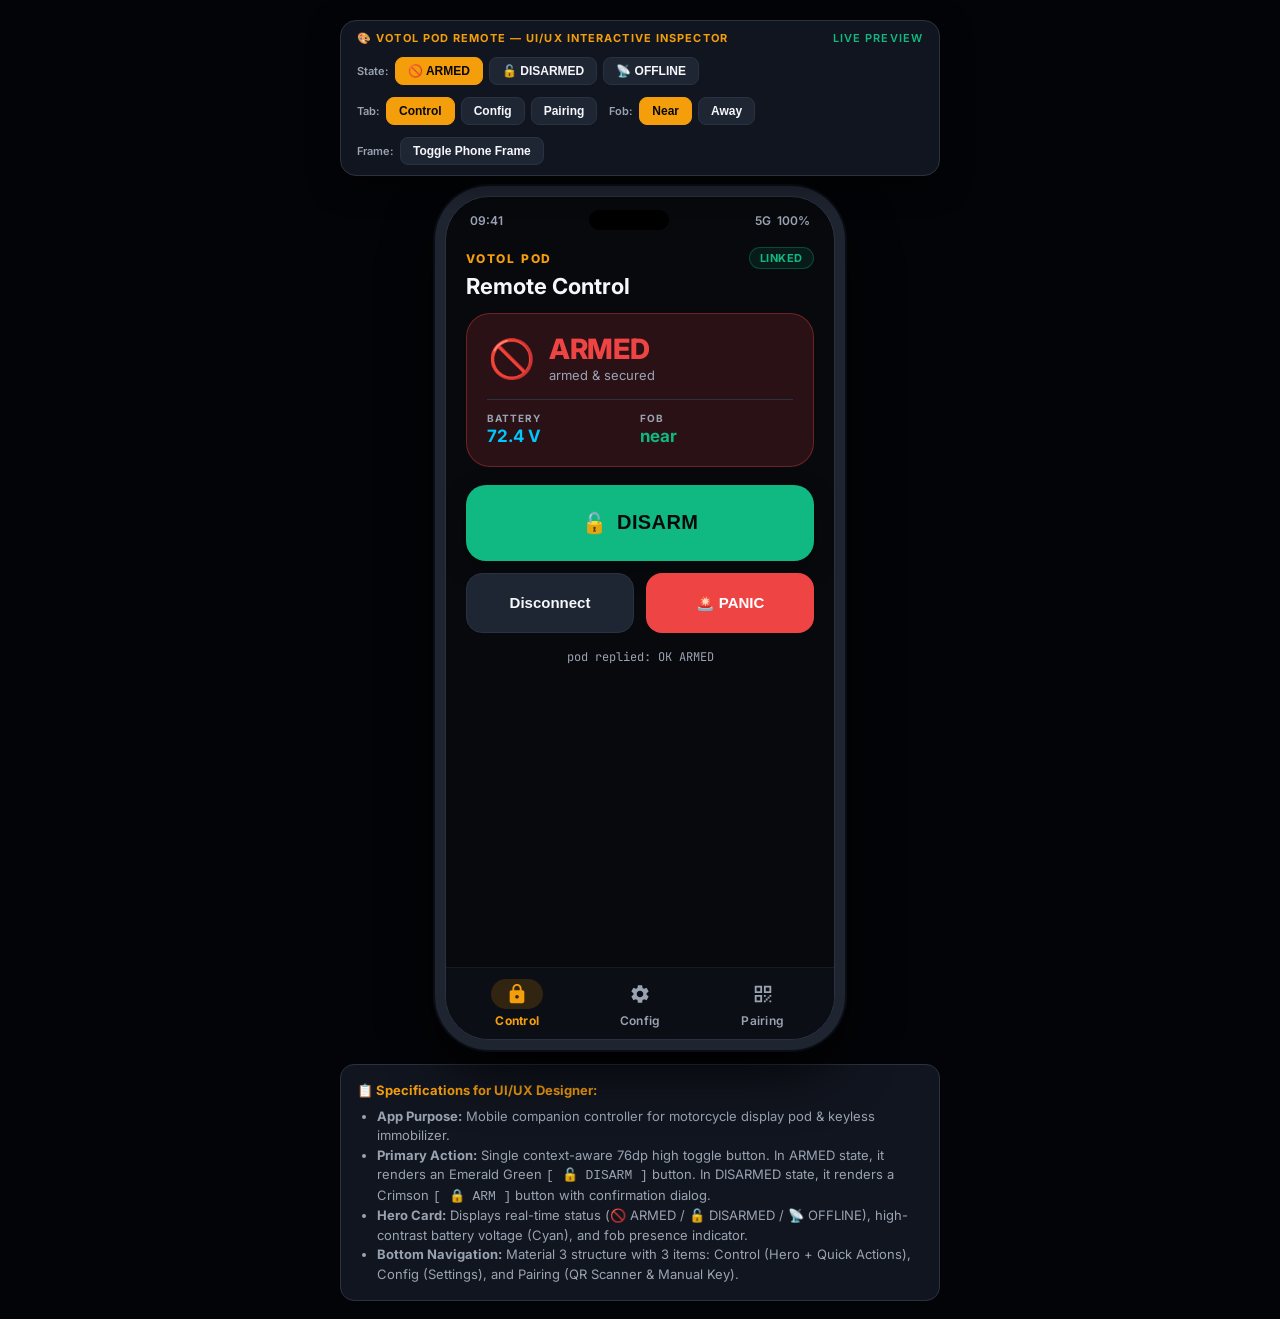
==== pod-remote-web/index.html @ cc3430d4 "feat(web): add browser preview, screenshot gallery, and handoff docs for UI/UX design" ====
<!DOCTYPE html>
<html lang="en">
<head>
  <meta charset="UTF-8">
  <meta name="viewport" content="width=device-width, initial-scale=1.0, maximum-scale=1.0, user-scalable=no">
  <title>VOTOL Pod Remote — UI/UX Preview</title>
  <link rel="preconnect" href="https://fonts.googleapis.com">
  <link rel="preconnect" href="https://fonts.gstatic.com" crossorigin>
  <link href="https://fonts.googleapis.com/css2?family=Inter:wght@400;500;600;700;800&family=JetBrains+Mono:wght@500;700&display=swap" rel="stylesheet">
  <style>
    :root {
      --bg-dark: #07090D;
      --card-bg-control: #161B27;
      --card-bg-config: #11151F;
      --card-border: #2A3242;
      --text-main: #F5F7FB;
      --text-muted: #9AA3B2;
      --text-hint: #5A6474;
      --accent-amber: #F59E0B;
      --accent-green: #10B981;
      --accent-red: #EF4444;
      --accent-cyan: #00C8FF;
      --btn-tonal: #1F2633;
      --nav-bg: #0B0E14;
      --nav-active-pill: rgba(245, 158, 11, 0.16);
    }

    * {
      box-sizing: border-box;
      margin: 0;
      padding: 0;
      -webkit-tap-highlight-color: transparent;
    }

    body {
      background: #030407;
      color: var(--text-main);
      font-family: 'Inter', -apple-system, BlinkMacSystemFont, "Segoe UI", Roboto, sans-serif;
      min-height: 100vh;
      display: flex;
      flex-direction: column;
      align-items: center;
      justify-content: flex-start;
      padding: 20px 10px;
    }

    /* Top interactive controls toolbar for testing & UI/UX design inspection */
    .preview-toolbar {
      background: #11151F;
      border: 1px solid #2A3242;
      border-radius: 16px;
      padding: 10px 16px;
      margin-bottom: 20px;
      display: flex;
      flex-wrap: wrap;
      align-items: center;
      gap: 12px;
      max-width: 600px;
      width: 100%;
      box-shadow: 0 8px 30px rgba(0,0,0,0.5);
      z-index: 100;
    }

    .preview-toolbar-title {
      font-size: 11px;
      font-weight: 700;
      text-transform: uppercase;
      letter-spacing: 0.1em;
      color: var(--accent-amber);
      width: 100%;
      display: flex;
      justify-content: space-between;
      align-items: center;
    }

    .toolbar-group {
      display: flex;
      align-items: center;
      gap: 6px;
    }

    .tool-label {
      font-size: 11px;
      color: var(--text-muted);
      font-weight: 600;
    }

    .tool-btn {
      background: #1F2633;
      border: 1px solid #2A3242;
      color: var(--text-main);
      padding: 6px 12px;
      border-radius: 8px;
      font-size: 12px;
      font-weight: 600;
      cursor: pointer;
      transition: all 0.15s ease;
    }

    .tool-btn:hover {
      background: #2D3748;
      border-color: #4A5568;
    }

    .tool-btn.active {
      background: var(--accent-amber);
      color: #07090D;
      border-color: var(--accent-amber);
    }

    /* Mobile Phone Shell / Frame */
    .phone-wrapper {
      width: 390px;
      height: 844px;
      background: var(--bg-dark);
      border-radius: 44px;
      box-shadow: 0 0 0 10px #1E2430, 0 0 0 12px #0A0D14, 0 25px 60px rgba(0,0,0,0.9);
      position: relative;
      display: flex;
      flex-direction: column;
      overflow: hidden;
      border: 1px solid #2A3242;
    }

    /* Pure Viewport Mode (no phone bezel) */
    .phone-wrapper.raw-viewport {
      box-shadow: 0 10px 40px rgba(0,0,0,0.7);
      border-radius: 0;
      border: 1px solid #2A3242;
    }

    /* Android Status Bar Mock */
    .status-bar {
      height: 38px;
      padding: 8px 24px 0 24px;
      display: flex;
      justify-content: space-between;
      align-items: center;
      font-size: 12px;
      font-weight: 600;
      color: var(--text-muted);
      z-index: 10;
      user-select: none;
    }

    .status-bar .notch {
      width: 80px;
      height: 20px;
      background: #000;
      border-radius: 20px;
      margin: 0 auto;
    }

    /* Header */
    .app-header {
      padding: 12px 20px 10px 20px;
      display: flex;
      flex-direction: column;
      gap: 4px;
    }

    .header-top {
      display: flex;
      justify-content: space-between;
      align-items: center;
    }

    .brand-title {
      color: var(--accent-amber);
      font-size: 12px;
      font-weight: 800;
      letter-spacing: 0.15em;
    }

    .link-badge {
      padding: 3px 10px;
      border-radius: 12px;
      font-size: 11px;
      font-weight: 700;
      letter-spacing: 0.05em;
      text-transform: uppercase;
      border: 1px solid #2A3242;
      background: #11151F;
    }

    .badge-linked {
      color: var(--accent-green);
      border-color: rgba(16, 185, 129, 0.3);
      background: rgba(16, 185, 129, 0.1);
    }

    .badge-offline {
      color: var(--text-muted);
      border-color: #2A3242;
      background: #161B27;
    }

    .badge-searching {
      color: var(--accent-amber);
      border-color: rgba(245, 158, 11, 0.3);
      background: rgba(245, 158, 11, 0.1);
    }

    .page-title {
      color: var(--text-main);
      font-size: 22px;
      font-weight: 700;
    }

    /* Scrollable Tab Content Container */
    .tab-content-container {
      flex: 1;
      overflow-y: auto;
      padding: 0 20px 16px 20px;
      scrollbar-width: none;
    }

    .tab-content-container::-webkit-scrollbar {
      display: none;
    }

    .view-tab {
      display: none;
      flex-direction: column;
      animation: fadeIn 0.18s ease-out;
    }

    .view-tab.active {
      display: flex;
    }

    @keyframes fadeIn {
      from { opacity: 0; transform: translateY(4px); }
      to { opacity: 1; transform: translateY(0); }
    }

    /* Hero Status Card */
    .status-card {
      border-radius: 24px;
      border: 1px solid var(--card-border);
      padding: 20px;
      margin-top: 4px;
      transition: all 0.25s ease;
    }

    .status-card.armed {
      background: #2A1115;
      border-color: rgba(239, 68, 68, 0.35);
    }

    .status-card.disarmed {
      background: #10241C;
      border-color: rgba(16, 185, 129, 0.35);
    }

    .status-card.offline {
      background: #161B27;
      border-color: var(--card-border);
    }

    .hero-top {
      display: flex;
      align-items: center;
      gap: 14px;
    }

    .hero-icon {
      font-size: 38px;
      line-height: 1;
      width: 48px;
      height: 48px;
      display: flex;
      align-items: center;
      justify-content: center;
    }

    .hero-info {
      display: flex;
      flex-direction: column;
    }

    .state-text {
      font-size: 28px;
      font-weight: 800;
      letter-spacing: -0.01em;
      line-height: 1.1;
    }

    .state-armed {
      color: var(--accent-red);
    }

    .state-disarmed {
      color: var(--accent-green);
    }

    .state-offline {
      color: var(--text-muted);
    }

    .sub-text {
      font-size: 13px;
      color: var(--text-muted);
      margin-top: 2px;
    }

    .hero-divider {
      height: 1px;
      background: #2A3242;
      margin: 16px 0 12px 0;
    }

    .hero-tele-row {
      display: flex;
      justify-content: space-between;
    }

    .tele-col {
      display: flex;
      flex-direction: column;
      flex: 1;
    }

    .tele-label {
      font-size: 10px;
      font-weight: 700;
      letter-spacing: 0.1em;
      color: var(--text-muted);
      text-transform: uppercase;
    }

    .tele-val {
      font-size: 17px;
      font-weight: 700;
      margin-top: 2px;
    }

    .val-volt {
      color: var(--accent-cyan);
    }

    .val-fob-near {
      color: var(--accent-green);
    }

    .val-fob-away {
      color: var(--accent-red);
    }

    .val-fob-none {
      color: var(--text-muted);
    }

    /* Single Primary Security Toggle Button */
    .toggle-security-btn {
      width: 100%;
      height: 76px;
      border-radius: 20px;
      font-size: 20px;
      font-weight: 800;
      cursor: pointer;
      margin-top: 18px;
      display: flex;
      align-items: center;
      justify-content: center;
      gap: 10px;
      border: none;
      box-shadow: 0 8px 24px rgba(0,0,0,0.3);
      transition: all 0.15s ease;
      letter-spacing: 0.02em;
    }

    .toggle-security-btn:active {
      transform: scale(0.98);
    }

    .btn-disarm-action {
      background: var(--accent-green);
      color: #07090D;
    }

    .btn-arm-action {
      background: #2A1115;
      color: var(--accent-red);
      border: 2px solid var(--accent-red);
    }

    .btn-offline-action {
      background: #1F2633;
      color: var(--text-muted);
      border: 1px solid #2A3242;
      cursor: not-allowed;
    }

    /* Quick Actions Row */
    .quick-actions-row {
      display: flex;
      gap: 12px;
      margin-top: 12px;
    }

    .quick-btn {
      flex: 1;
      height: 60px;
      border-radius: 16px;
      font-size: 15px;
      font-weight: 700;
      cursor: pointer;
      display: flex;
      align-items: center;
      justify-content: center;
      gap: 6px;
      transition: all 0.15s ease;
      border: 1px solid transparent;
    }

    .quick-btn:active {
      transform: scale(0.97);
    }

    .btn-connect {
      background: var(--btn-tonal);
      color: var(--text-main);
      border-color: #2A3242;
    }

    .btn-panic {
      background: var(--accent-red);
      color: #FFFFFF;
    }

    .reply-log {
      margin-top: 16px;
      font-family: 'JetBrains Mono', monospace;
      font-size: 12px;
      color: var(--text-muted);
      text-align: center;
      min-height: 18px;
    }

    /* Config Tab Cards */
    .config-card {
      background: var(--card-bg-config);
      border: 1px solid var(--card-border);
      border-radius: 18px;
      padding: 16px;
      margin-bottom: 14px;
    }

    .card-title {
      font-size: 11px;
      font-weight: 700;
      color: var(--accent-amber);
      letter-spacing: 0.1em;
      text-transform: uppercase;
    }

    .card-status {
      font-size: 14px;
      color: var(--text-main);
      margin-top: 4px;
    }

    .input-row {
      display: flex;
      gap: 8px;
      margin-top: 10px;
    }

    .text-input {
      flex: 1;
      background: #0B0E14;
      border: 1px solid #2A3242;
      border-radius: 12px;
      padding: 10px 14px;
      color: var(--text-main);
      font-size: 14px;
      outline: none;
    }

    .text-input:focus {
      border-color: var(--accent-amber);
    }

    .btn-small {
      background: var(--btn-tonal);
      border: 1px solid #2A3242;
      color: var(--text-main);
      padding: 10px 18px;
      border-radius: 12px;
      font-weight: 600;
      font-size: 14px;
      cursor: pointer;
    }

    .btn-small:hover {
      background: #2D3748;
    }

    .btn-outline-red {
      width: 100%;
      background: transparent;
      border: 1px solid var(--accent-red);
      color: var(--accent-red);
      padding: 12px;
      border-radius: 12px;
      font-weight: 700;
      font-size: 14px;
      cursor: pointer;
      margin-top: 10px;
    }

    .btn-outline-red:hover {
      background: rgba(239, 68, 68, 0.1);
    }

    .btn-group-row {
      display: flex;
      gap: 10px;
      margin-top: 10px;
    }

    .btn-group-row .btn-small {
      flex: 1;
    }

    /* Pairing Tab */
    .scan-qr-btn {
      width: 100%;
      height: 64px;
      background: var(--accent-amber);
      color: #07090D;
      border: none;
      border-radius: 16px;
      font-size: 16px;
      font-weight: 800;
      display: flex;
      align-items: center;
      justify-content: center;
      gap: 8px;
      cursor: pointer;
      margin-top: 16px;
      box-shadow: 0 4px 16px rgba(245, 158, 11, 0.25);
    }

    .divider-text {
      text-align: center;
      position: relative;
      margin: 18px 0 14px 0;
    }

    .divider-text::before {
      content: "";
      position: absolute;
      left: 0;
      top: 50%;
      width: 100%;
      height: 1px;
      background: #2A3242;
      z-index: 1;
    }

    .divider-text span {
      background: var(--card-bg-config);
      padding: 0 12px;
      position: relative;
      z-index: 2;
      font-size: 11px;
      font-weight: 700;
      letter-spacing: 0.1em;
      color: var(--text-muted);
    }

    /* Material 3 Bottom Navigation Bar */
    .bottom-nav {
      height: 72px;
      background: var(--nav-bg);
      border-top: 1px solid #161B27;
      display: flex;
      justify-content: space-around;
      align-items: center;
      padding: 0 10px;
      z-index: 20;
      user-select: none;
    }

    .nav-item {
      flex: 1;
      display: flex;
      flex-direction: column;
      align-items: center;
      justify-content: center;
      gap: 4px;
      cursor: pointer;
      padding: 6px 0;
      color: var(--text-muted);
      transition: color 0.15s ease;
    }

    .nav-icon-container {
      width: 52px;
      height: 30px;
      border-radius: 16px;
      display: flex;
      align-items: center;
      justify-content: center;
      transition: all 0.2s ease;
    }

    .nav-icon {
      width: 22px;
      height: 22px;
      fill: currentColor;
    }

    .nav-label {
      font-size: 12px;
      font-weight: 600;
      letter-spacing: 0.02em;
    }

    .nav-item.active {
      color: var(--text-main);
    }

    .nav-item.active .nav-icon-container {
      background: var(--nav-active-pill);
      color: var(--accent-amber);
    }

    .nav-item.active .nav-label {
      color: var(--accent-amber);
      font-weight: 700;
    }

    /* ARM Confirmation Modal Mock */
    .modal-overlay {
      position: absolute;
      top: 0;
      left: 0;
      right: 0;
      bottom: 0;
      background: rgba(0, 0, 0, 0.75);
      backdrop-filter: blur(4px);
      display: none;
      align-items: center;
      justify-content: center;
      padding: 24px;
      z-index: 100;
    }

    .modal-overlay.show {
      display: flex;
      animation: modalFade 0.15s ease-out;
    }

    @keyframes modalFade {
      from { opacity: 0; transform: scale(0.95); }
      to { opacity: 1; transform: scale(1); }
    }

    .modal-card {
      background: #161B27;
      border: 1px solid #2A3242;
      border-radius: 24px;
      padding: 24px;
      width: 100%;
      box-shadow: 0 20px 40px rgba(0,0,0,0.8);
    }

    .modal-title {
      font-size: 19px;
      font-weight: 700;
      color: var(--text-main);
    }

    .modal-desc {
      font-size: 14px;
      color: var(--text-muted);
      margin-top: 8px;
      line-height: 1.4;
    }

    .modal-actions {
      display: flex;
      justify-content: flex-end;
      gap: 12px;
      margin-top: 24px;
    }

    .btn-modal-cancel {
      background: transparent;
      border: none;
      color: var(--text-muted);
      font-weight: 600;
      font-size: 15px;
      padding: 10px 16px;
      cursor: pointer;
    }

    .btn-modal-confirm {
      background: var(--accent-red);
      border: none;
      color: #FFFFFF;
      font-weight: 700;
      font-size: 15px;
      padding: 10px 20px;
      border-radius: 12px;
      cursor: pointer;
    }

    /* Screen Footer Notes for Designers */
    .designer-notes {
      margin-top: 24px;
      max-width: 600px;
      width: 100%;
      background: #11151F;
      border: 1px solid #2A3242;
      border-radius: 14px;
      padding: 16px;
      font-size: 13px;
      color: var(--text-muted);
      line-height: 1.5;
    }

    .designer-notes h4 {
      color: var(--accent-amber);
      margin-bottom: 6px;
      font-size: 13px;
    }

    .designer-notes ul {
      margin-left: 20px;
    }
  </style>
</head>
<body>

  <!-- Floating State Switcher Toolbar -->
  <div class="preview-toolbar" id="previewToolbar">
    <div class="preview-toolbar-title">
      <span>🎨 VOTOL POD REMOTE — UI/UX INTERACTIVE INSPECTOR</span>
      <span style="color:#10B981; font-weight:600;">LIVE PREVIEW</span>
    </div>

    <div class="toolbar-group">
      <span class="tool-label">State:</span>
      <button class="tool-btn active" id="btnStateArmed" onclick="setState('ARMED')">🚫 ARMED</button>
      <button class="tool-btn" id="btnStateDisarmed" onclick="setState('DISARMED')">🔓 DISARMED</button>
      <button class="tool-btn" id="btnStateOffline" onclick="setState('OFFLINE')">📡 OFFLINE</button>
    </div>

    <div class="toolbar-group">
      <span class="tool-label">Tab:</span>
      <button class="tool-btn active" id="btnTabControl" onclick="switchTab('control')">Control</button>
      <button class="tool-btn" id="btnTabConfig" onclick="switchTab('config')">Config</button>
      <button class="tool-btn" id="btnTabPairing" onclick="switchTab('pairing')">Pairing</button>
    </div>

    <div class="toolbar-group">
      <span class="tool-label">Fob:</span>
      <button class="tool-btn active" id="btnFobNear" onclick="setFob(true)">Near</button>
      <button class="tool-btn" id="btnFobAway" onclick="setFob(false)">Away</button>
    </div>

    <div class="toolbar-group">
      <span class="tool-label">Frame:</span>
      <button class="tool-btn" onclick="toggleFrame()">Toggle Phone Frame</button>
    </div>
  </div>

  <!-- Mobile Phone Mockup -->
  <div class="phone-wrapper" id="phoneWrapper">

    <!-- Android Status Bar -->
    <div class="status-bar">
      <span>09:41</span>
      <div class="notch"></div>
      <div style="display:flex; gap:6px; align-items:center;">
        <span>5G</span>
        <span>100%</span>
      </div>
    </div>

    <!-- Header -->
    <div class="app-header">
      <div class="header-top">
        <span class="brand-title">VOTOL POD</span>
        <span class="link-badge badge-linked" id="linkBadge">LINKED</span>
      </div>
      <h1 class="page-title" id="pageTitle">Remote Control</h1>
    </div>

    <!-- Scrollable Content -->
    <div class="tab-content-container">

      <!-- ================= TAB 1: CONTROL ================= -->
      <div class="view-tab active" id="viewControl">

        <!-- Status Hero Card -->
        <div class="status-card armed" id="statusCard">
          <div class="hero-top">
            <div class="hero-icon" id="heroIcon">🚫</div>
            <div class="hero-info">
              <span class="state-text state-armed" id="stateText">ARMED</span>
              <span class="sub-text" id="subText">armed &amp; secured</span>
            </div>
          </div>

          <div class="hero-divider"></div>

          <div class="hero-tele-row">
            <div class="tele-col">
              <span class="tele-label">BATTERY</span>
              <span class="tele-val val-volt" id="voltText">72.4 V</span>
            </div>
            <div class="tele-col">
              <span class="tele-label">FOB</span>
              <span class="tele-val val-fob-near" id="fobText">near</span>
            </div>
          </div>
        </div>

        <!-- Single Primary Security Toggle Button -->
        <button class="toggle-security-btn btn-disarm-action" id="securityToggleBtn" onclick="handleSecurityToggle()">
          <span>🔓</span> DISARM
        </button>

        <!-- Quick Actions Row: Connect + Panic -->
        <div class="quick-actions-row">
          <button class="quick-btn btn-connect" id="connectBtn" onclick="toggleConnect()">
            Disconnect
          </button>
          <button class="quick-btn btn-panic" id="panicBtn" onclick="triggerPanic()">
            🚨 PANIC
          </button>
        </div>

        <!-- Monospace Reply Log -->
        <div class="reply-log" id="replyText">pod replied: OK ARMED</div>

      </div>

      <!-- ================= TAB 2: CONFIG ================= -->
      <div class="view-tab" id="viewConfig">

        <!-- Fetch Config -->
        <button class="btn-small" style="width:100%; margin-bottom:14px; padding:12px;" onclick="logReply('config loaded from pod')">
          ⟳ Read Config from Pod
        </button>

        <!-- Security PIN Card -->
        <div class="config-card">
          <div class="card-title">SECURITY PIN</div>
          <div class="card-status" id="cfgPinStatus">Current PIN: 1234</div>
          <div class="input-row">
            <input type="password" class="text-input" placeholder="New PIN (4-12 digits)" id="newPinInput">
            <button class="btn-small" onclick="savePin()">Set</button>
          </div>
        </div>

        <!-- Wheel Circumference Card -->
        <div class="config-card">
          <div class="card-title">SPEED CALIBRATION</div>
          <div class="card-status" id="cfgWheelStatus">Wheel circumference: 2.05 m</div>
          <div class="input-row">
            <input type="text" class="text-input" placeholder="e.g. 2.05 (metres)" id="wheelInput" value="2.05">
            <button class="btn-small" onclick="saveWheel()">Save</button>
          </div>
        </div>

        <!-- Physical Fobs Card -->
        <div class="config-card">
          <div class="card-title">PHYSICAL FOBS (iTAG)</div>
          <div class="card-status" id="cfgFobStatus">Registered iTag fobs: 1</div>
          <button class="btn-outline-red" onclick="clearFobs()">Clear all registered fobs</button>
        </div>

        <!-- VOTOL Bridge BT Link Card -->
        <div class="config-card">
          <div class="card-title">VOTOL BRIDGE BT LINK</div>
          <div class="card-status" id="cfgBtStatus">Bridge BT dial: OFF (CAN Bus mode)</div>
          <div class="btn-group-row">
            <button class="btn-small" onclick="setBt(false)">Turn OFF (CAN)</button>
            <button class="btn-small" onclick="setBt(true)">Turn ON (BT)</button>
          </div>
        </div>

      </div>

      <!-- ================= TAB 3: PAIRING ================= -->
      <div class="view-tab" id="viewPairing">

        <div class="config-card" style="padding: 20px;">
          <div class="card-title">PAIR WITH DISPLAY POD</div>
          <div class="card-status" style="color:var(--text-muted); font-size:13px; margin-top:6px;">
            Wake the screen, open SYS → SET, and tap Scan QR below.
          </div>

          <button class="scan-qr-btn" onclick="simulateScan()">
            <span>📷</span> Scan QR Code
          </button>

          <div class="divider-text">
            <span>OR ENTER KEY MANUALLY</span>
          </div>

          <input type="text" class="text-input" style="width:100%; font-family:'JetBrains Mono', monospace; font-size:13px;" placeholder="32-hex key or PIN" value="a1b2c3d4e5f60718293a4b5c6d7e8f90" id="keyInput">

          <div class="btn-group-row" style="margin-top:12px;">
            <button class="btn-small" style="flex:1;" onclick="logReply('pairing key saved')">Save Key</button>
            <button class="btn-small" style="color:var(--accent-red); border-color:var(--accent-red);" onclick="logReply('key removed')">Forget</button>
          </div>
        </div>

      </div>

    </div>

    <!-- Bottom Navigation Bar -->
    <nav class="bottom-nav">
      <div class="nav-item active" id="navItemControl" onclick="switchTab('control')">
        <div class="nav-icon-container">
          <svg class="nav-icon" viewBox="0 0 24 24">
            <path d="M18,8h-1V6c0,-2.76 -2.24,-5 -5,-5S7,3.24 7,6v2H6c-1.1,0 -2,0.9 -2,2v10c0,1.1 0.9,2 2,2h12c1.1,0 2,-0.9 2,-2V10C20,8.9 19.1,8 18,8z M9,6c0,-1.66 1.34,-3 3,-3s3,1.34 3,3v2H9V6z M12,17c-1.1,0 -2,-0.9 -2,-2s0.9,-2 2,-2s2,0.9 2,2S13.1,17 12,17z"/>
          </svg>
        </div>
        <span class="nav-label">Control</span>
      </div>

      <div class="nav-item" id="navItemConfig" onclick="switchTab('config')">
        <div class="nav-icon-container">
          <svg class="nav-icon" viewBox="0 0 24 24">
            <path d="M19.14,12.94c0.04,-0.3 0.06,-0.61 0.06,-0.94c0,-0.32 -0.02,-0.64 -0.07,-0.94l2.03,-1.58c0.18,-0.14 0.23,-0.41 0.12,-0.61l-1.92,-3.32c-0.12,-0.22 -0.37,-0.29 -0.59,-0.22l-2.39,0.96c-0.5,-0.38 -1.03,-0.7 -1.62,-0.94L14.4,2.81c-0.04,-0.24 -0.24,-0.41 -0.48,-0.41h-3.84c-0.24,0 -0.43,0.17 -0.47,0.41L9.25,5.35C8.66,5.59 8.12,5.92 7.63,6.29L5.24,5.33c-0.22,-0.08 -0.47,0 -0.59,0.22L2.74,8.87c-0.12,0.21 -0.08,0.47 0.12,0.61l2.03,1.58C4.84,11.36 4.8,11.69 4.8,12s0.02,0.64 0.07,0.94l-2.03,1.58c-0.18,0.14 -0.23,0.41 -0.12,0.61l1.92,3.32c0.12,0.22 0.37,0.29 0.59,0.22l2.39,-0.96c0.5,0.38 1.03,0.7 1.62,0.94l0.36,2.54c0.05,0.24 0.24,0.41 0.48,0.41h3.84c0.24,0 0.44,-0.17 0.47,-0.41l0.36,-2.54c0.59,-0.24 1.13,-0.56 1.62,-0.94l2.39,0.96c0.22,0.08 0.47,0 0.59,-0.22l1.92,-3.32c0.12,-0.22 0.07,-0.47 -0.12,-0.61L19.14,12.94z M12,15.6c-1.98,0 -3.6,-1.62 -3.6,-3.6s1.62,-3.6 3.6,-3.6s3.6,1.62 3.6,3.6S13.98,15.6 12,15.6z"/>
          </svg>
        </div>
        <span class="nav-label">Config</span>
      </div>

      <div class="nav-item" id="navItemPairing" onclick="switchTab('pairing')">
        <div class="nav-icon-container">
          <svg class="nav-icon" viewBox="0 0 24 24">
            <path d="M3,3h8v8H3V3z M5,5v4h4V5H5z M3,13h8v8H3V13z M5,15v4h4v-4H5z M13,3h8v8h-8V3z M15,5v4h4V5H15z M13,13h2v2h-2V13z M19,13h2v2h-2V13z M17,15h2v2h-2V15z M15,17h2v2h-2V17z M13,19h2v2h-2V19z M19,19h2v2h-2V19z"/>
          </svg>
        </div>
        <span class="nav-label">Pairing</span>
      </div>
    </nav>

    <!-- ARM Confirmation Dialog -->
    <div class="modal-overlay" id="armModal">
      <div class="modal-card">
        <h3 class="modal-title">ARM the alarm?</h3>
        <p class="modal-desc">Pod screen will enter armed standby mode.</p>
        <div class="modal-actions">
          <button class="btn-modal-cancel" onclick="closeArmModal()">Cancel</button>
          <button class="btn-modal-confirm" onclick="confirmArm()">ARM</button>
        </div>
      </div>
    </div>

  </div>

  <!-- Information notes for UI/UX Designer Agent -->
  <div class="designer-notes">
    <h4>📋 Specifications for UI/UX Designer:</h4>
    <ul>
      <li><strong>App Purpose:</strong> Mobile companion controller for motorcycle display pod &amp; keyless immobilizer.</li>
      <li><strong>Primary Action:</strong> Single context-aware 76dp high toggle button. In ARMED state, it renders an Emerald Green <code>[ 🔓 DISARM ]</code> button. In DISARMED state, it renders a Crimson <code>[ 🔒 ARM ]</code> button with confirmation dialog.</li>
      <li><strong>Hero Card:</strong> Displays real-time status (🚫 ARMED / 🔓 DISARMED / 📡 OFFLINE), high-contrast battery voltage (Cyan), and fob presence indicator.</li>
      <li><strong>Bottom Navigation:</strong> Material 3 structure with 3 items: Control (Hero + Quick Actions), Config (Settings), and Pairing (QR Scanner &amp; Manual Key).</li>
    </ul>
  </div>

  <script>
    // State model
    let currentState = 'ARMED'; // 'ARMED' | 'DISARMED' | 'OFFLINE'
    let fobNear = true;
    let isConnected = true;
    let activeTab = 'control';

    function setState(state) {
      currentState = state;
      document.querySelectorAll('#btnStateArmed, #btnStateDisarmed, #btnStateOffline').forEach(b => b.classList.remove('active'));
      if (state === 'ARMED') document.getElementById('btnStateArmed').classList.add('active');
      if (state === 'DISARMED') document.getElementById('btnStateDisarmed').classList.add('active');
      if (state === 'OFFLINE') document.getElementById('btnStateOffline').classList.add('active');

      const statusCard = document.getElementById('statusCard');
      const heroIcon = document.getElementById('heroIcon');
      const stateText = document.getElementById('stateText');
      const subText = document.getElementById('subText');
      const voltText = document.getElementById('voltText');
      const fobText = document.getElementById('fobText');
      const toggleBtn = document.getElementById('securityToggleBtn');
      const linkBadge = document.getElementById('linkBadge');
      const connectBtn = document.getElementById('connectBtn');
      const replyText = document.getElementById('replyText');

      if (state === 'OFFLINE') {
        isConnected = false;
        linkBadge.textContent = 'OFFLINE';
        linkBadge.className = 'link-badge badge-offline';
        connectBtn.textContent = 'Connect';

        statusCard.className = 'status-card offline';
        heroIcon.textContent = '📡';
        stateText.textContent = 'OFFLINE';
        stateText.className = 'state-text state-offline';
        subText.textContent = 'not connected';
        voltText.textContent = '--.- V';
        fobText.textContent = '--';
        fobText.className = 'tele-val val-fob-none';

        toggleBtn.className = 'toggle-security-btn btn-offline-action';
        toggleBtn.innerHTML = 'Connect to Control';
        replyText.textContent = 'tap connect to scan pod';
      } else if (state === 'ARMED') {
        isConnected = true;
        linkBadge.textContent = 'LINKED';
        linkBadge.className = 'link-badge badge-linked';
        connectBtn.textContent = 'Disconnect';

        statusCard.className = 'status-card armed';
        heroIcon.textContent = '🚫';
        stateText.textContent = 'ARMED';
        stateText.className = 'state-text state-armed';
        subText.textContent = 'armed & secured';
        voltText.textContent = '72.4 V';
        updateFobDisplay();

        toggleBtn.className = 'toggle-security-btn btn-disarm-action';
        toggleBtn.innerHTML = '<span>🔓</span> DISARM';
        replyText.textContent = 'pod replied: OK ARMED';
      } else if (state === 'DISARMED') {
        isConnected = true;
        linkBadge.textContent = 'LINKED';
        linkBadge.className = 'link-badge badge-linked';
        connectBtn.textContent = 'Disconnect';

        statusCard.className = 'status-card disarmed';
        heroIcon.textContent = '🔓';
        stateText.textContent = 'DISARMED';
        stateText.className = 'state-text state-disarmed';
        subText.textContent = 'keyless active';
        voltText.textContent = '72.4 V';
        updateFobDisplay();

        toggleBtn.className = 'toggle-security-btn btn-arm-action';
        toggleBtn.innerHTML = '<span>🔒</span> ARM';
        replyText.textContent = 'pod replied: OK DISARM';
      }
    }

    function setFob(near) {
      fobNear = near;
      document.getElementById('btnFobNear').classList.toggle('active', near);
      document.getElementById('btnFobAway').classList.toggle('active', !near);
      updateFobDisplay();
    }

    function updateFobDisplay() {
      if (currentState === 'OFFLINE') return;
      const fobText = document.getElementById('fobText');
      if (fobNear) {
        fobText.textContent = 'near';
        fobText.className = 'tele-val val-fob-near';
      } else {
        fobText.textContent = 'away';
        fobText.className = 'tele-val val-fob-away';
      }
    }

    function handleSecurityToggle() {
      if (!isConnected) {
        setState('ARMED');
        return;
      }
      if (currentState === 'ARMED') {
        setState('DISARMED');
      } else {
        document.getElementById('armModal').classList.add('show');
      }
    }

    function closeArmModal() {
      document.getElementById('armModal').classList.remove('show');
    }

    function confirmArm() {
      closeArmModal();
      setState('ARMED');
    }

    function toggleConnect() {
      if (isConnected) {
        setState('OFFLINE');
      } else {
        setState('ARMED');
      }
    }

    function triggerPanic() {
      document.getElementById('replyText').textContent = 'pod replied: OK PANIC (chirping)';
    }

    function switchTab(tab) {
      activeTab = tab;
      document.querySelectorAll('.view-tab').forEach(el => el.classList.remove('active'));
      document.querySelectorAll('.nav-item').forEach(el => el.classList.remove('active'));
      document.querySelectorAll('#btnTabControl, #btnTabConfig, #btnTabPairing').forEach(el => el.classList.remove('active'));

      const titles = {
        control: 'Remote Control',
        config: 'Configuration',
        pairing: 'Device Pairing'
      };

      document.getElementById('pageTitle').textContent = titles[tab];

      if (tab === 'control') {
        document.getElementById('viewControl').classList.add('active');
        document.getElementById('navItemControl').classList.add('active');
        document.getElementById('btnTabControl').classList.add('active');
      } else if (tab === 'config') {
        document.getElementById('viewConfig').classList.add('active');
        document.getElementById('navItemConfig').classList.add('active');
        document.getElementById('btnTabConfig').classList.add('active');
      } else if (tab === 'pairing') {
        document.getElementById('viewPairing').classList.add('active');
        document.getElementById('navItemPairing').classList.add('active');
        document.getElementById('btnTabPairing').classList.add('active');
      }
    }

    function toggleFrame() {
      document.getElementById('phoneWrapper').classList.toggle('raw-viewport');
    }

    function logReply(msg) {
      document.getElementById('replyText').textContent = msg;
    }

    function savePin() {
      const pin = document.getElementById('newPinInput').value;
      if (pin) {
        document.getElementById('cfgPinStatus').textContent = `Current PIN: ${pin}`;
        document.getElementById('newPinInput').value = '';
        logReply('PIN updated to ' + pin);
      }
    }

    function saveWheel() {
      const val = document.getElementById('wheelInput').value;
      document.getElementById('cfgWheelStatus').textContent = `Wheel circumference: ${val} m`;
      logReply('Wheel circumference updated to ' + val);
    }

    function clearFobs() {
      document.getElementById('cfgFobStatus').textContent = 'Registered iTag fobs: 0';
      logReply('all fobs cleared');
    }

    function setBt(on) {
      document.getElementById('cfgBtStatus').textContent = `Bridge BT dial: ${on ? 'ON (Bluetooth)' : 'OFF (CAN Bus mode)'}`;
      logReply(`BT dial turned ${on ? 'ON' : 'OFF'}`);
    }

    function simulateScan() {
      alert("QR Scanner Simulator: Pointing phone camera to display screen SYS -> SET tab. Key paired successfully!");
      logReply('paired via QR scan: a1b2c3d4e5f60718293a4b5c6d7e8f90');
    }

    // Initialize from URL parameters if provided
    window.addEventListener('DOMContentLoaded', () => {
      const urlParams = new URLSearchParams(window.location.search);
      const paramState = urlParams.get('state');
      const paramTab = urlParams.get('tab');
      const paramFrame = urlParams.get('frame');
      const paramModal = urlParams.get('modal');
      const hideToolbar = urlParams.get('hideToolbar');

      if (paramFrame === 'raw') {
        document.body.style.padding = '0';
        document.body.style.background = '#07090D';
        document.body.style.justifyContent = 'flex-start';
        const tb = document.getElementById('previewToolbar');
        if (tb) tb.style.display = 'none';
        const pw = document.getElementById('phoneWrapper');
        if (pw) {
          pw.classList.add('raw-viewport');
          pw.style.width = '100vw';
          pw.style.height = '100vh';
          pw.style.maxHeight = '100vh';
          pw.style.border = 'none';
          pw.style.boxShadow = 'none';
          pw.style.borderRadius = '0';
        }
        const descNotes = document.querySelector('.designer-notes');
        if (descNotes) descNotes.style.display = 'none';
      } else if (hideToolbar === '1') {
        const tb = document.getElementById('previewToolbar');
        if (tb) tb.style.display = 'none';
        const descNotes = document.querySelector('.designer-notes');
        if (descNotes) descNotes.style.display = 'none';
      }

      if (paramState) {
        setState(paramState.toUpperCase());
      } else {
        setState('ARMED');
      }

      if (paramTab) {
        switchTab(paramTab.toLowerCase());
      }

      if (paramModal === 'arm') {
        setState('DISARMED');
        const modal = document.getElementById('armModal');
        if (modal) modal.classList.add('show');
      }
    });
  </script>
</body>
</html>
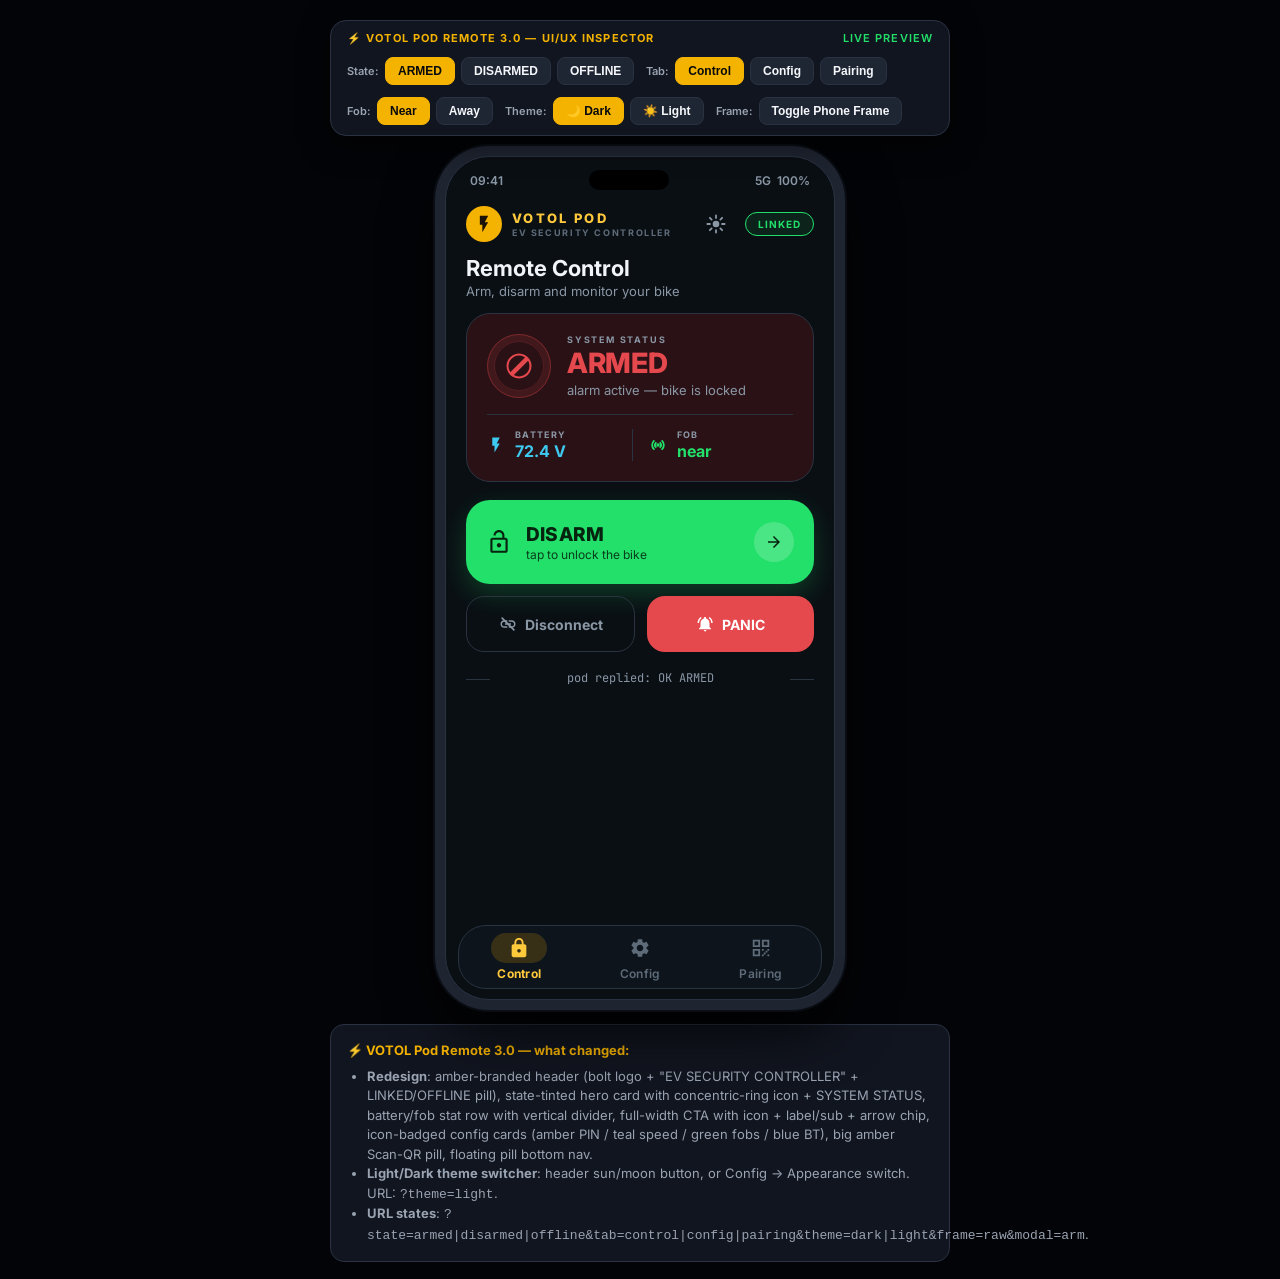
==== commit a7e2b7b1: "feat(app): v3.0 UI/UX redesign + light/dark theme switcher Redesign per design mockups: amber-brande" ====
--- a/pod-remote-web/index.html
+++ b/pod-remote-web/index.html
@@ -3,26 +3,72 @@
 <head>
   <meta charset="UTF-8">
   <meta name="viewport" content="width=device-width, initial-scale=1.0, maximum-scale=1.0, user-scalable=no">
-  <title>VOTOL Pod Remote — UI/UX Preview</title>
+  <title>VOTOL Pod Remote 3.0 — UI/UX Preview</title>
   <link rel="preconnect" href="https://fonts.googleapis.com">
   <link rel="preconnect" href="https://fonts.gstatic.com" crossorigin>
   <link href="https://fonts.googleapis.com/css2?family=Inter:wght@400;500;600;700;800&family=JetBrains+Mono:wght@500;700&display=swap" rel="stylesheet">
   <style>
     :root {
-      --bg-dark: #07090D;
-      --card-bg-control: #161B27;
-      --card-bg-config: #11151F;
-      --card-border: #2A3242;
-      --text-main: #F5F7FB;
-      --text-muted: #9AA3B2;
-      --text-hint: #5A6474;
-      --accent-amber: #F59E0B;
-      --accent-green: #10B981;
-      --accent-red: #EF4444;
-      --accent-cyan: #00C8FF;
-      --btn-tonal: #1F2633;
-      --nav-bg: #0B0E14;
-      --nav-active-pill: rgba(245, 158, 11, 0.16);
+      /* dark palette (default) — mirrors values-night/colors.xml of the APK */
+      --bg: #0A0F14;
+      --surface: #0D141C;
+      --card: #131A24;
+      --cardAlt: #161C24;
+      --border: #2A3440;
+      --text: #F2F5F8;
+      --text2: #8A97A5;
+      --muted: #5E6B79;
+      --brand: #F5B301;
+      --onBrand: #1A1205;
+      --brandText: #FFC93C;
+      --green: #22E06A;
+      --onGreen: #06230F;
+      --red: #E5484D;
+      --stateGreen: #22E06A;
+      --stateRed: #E5484D;
+      --statGray: #9AA3B2;
+      --statVolt: #3EC9F0;
+      --heroArmed: #2A1115;
+      --heroDisarmed: #10241C;
+      --heroOffline: #161B27;
+      --ctaArmBg: #2A1115;
+      --ctaArmStroke: #7A2E33;
+      --accentTeal: #2DD4E8;
+      --accentGreen: #22E06A;
+      --accentBlue: #5B9DFF;
+      --accentAmber: #FFC93C;
+      --chipBg: rgba(255,255,255,0.10);
+      --navIndicator: rgba(245,179,1,0.18);
+      --scrim: rgba(0,0,0,0.75);
+    }
+
+    .phone-wrapper[data-theme="light"] {
+      /* light palette — mirrors values/colors.xml of the APK */
+      --bg: #F2F5F8;
+      --surface: #FFFFFF;
+      --card: #FFFFFF;
+      --cardAlt: #F5F8FA;
+      --border: #DFE5EC;
+      --text: #10161D;
+      --text2: #5A6672;
+      --muted: #98A4B1;
+      --brandText: #B45309;
+      --stateGreen: #0E9F5B;
+      --stateRed: #D93A3F;
+      --statGray: #5A6672;
+      --statVolt: #0E8FB8;
+      --heroArmed: #FBEBEC;
+      --heroDisarmed: #E7F8EF;
+      --heroOffline: #EDF1F6;
+      --ctaArmBg: #FBEBEC;
+      --ctaArmStroke: #F0B9BD;
+      --accentTeal: #0E8FA8;
+      --accentGreen: #0E9F5B;
+      --accentBlue: #2563EB;
+      --accentAmber: #B45309;
+      --chipBg: rgba(170,170,170,0.14);
+      --navIndicator: rgba(245,179,1,0.15);
+      --scrim: rgba(16,22,29,0.45);
     }
 
     * {
@@ -34,7 +80,7 @@
 
     body {
       background: #030407;
-      color: var(--text-main);
+      color: #F2F5F8;
       font-family: 'Inter', -apple-system, BlinkMacSystemFont, "Segoe UI", Roboto, sans-serif;
       min-height: 100vh;
       display: flex;
@@ -44,7 +90,7 @@
       padding: 20px 10px;
     }
 
-    /* Top interactive controls toolbar for testing & UI/UX design inspection */
+    /* Preview toolbar (inspector chrome — always dark) */
     .preview-toolbar {
       background: #11151F;
       border: 1px solid #2A3242;
@@ -55,7 +101,7 @@
       flex-wrap: wrap;
       align-items: center;
       gap: 12px;
-      max-width: 600px;
+      max-width: 620px;
       width: 100%;
       box-shadow: 0 8px 30px rgba(0,0,0,0.5);
       z-index: 100;
@@ -66,29 +112,20 @@
       font-weight: 700;
       text-transform: uppercase;
       letter-spacing: 0.1em;
-      color: var(--accent-amber);
+      color: #F5B301;
       width: 100%;
       display: flex;
       justify-content: space-between;
       align-items: center;
     }
 
-    .toolbar-group {
-      display: flex;
-      align-items: center;
-      gap: 6px;
-    }
-
-    .tool-label {
-      font-size: 11px;
-      color: var(--text-muted);
-      font-weight: 600;
-    }
+    .toolbar-group { display: flex; align-items: center; gap: 6px; }
+    .tool-label { font-size: 11px; color: #9AA3B2; font-weight: 600; }
 
     .tool-btn {
       background: #1F2633;
       border: 1px solid #2A3242;
-      color: var(--text-main);
+      color: #F5F7FB;
       padding: 6px 12px;
       border-radius: 8px;
       font-size: 12px;
@@ -97,22 +134,19 @@
       transition: all 0.15s ease;
     }
 
-    .tool-btn:hover {
-      background: #2D3748;
-      border-color: #4A5568;
-    }
+    .tool-btn:hover { background: #2D3748; border-color: #4A5568; }
 
     .tool-btn.active {
-      background: var(--accent-amber);
+      background: #F5B301;
       color: #07090D;
-      border-color: var(--accent-amber);
-    }
-
-    /* Mobile Phone Shell / Frame */
+      border-color: #F5B301;
+    }
+
+    /* Phone shell */
     .phone-wrapper {
       width: 390px;
       height: 844px;
-      background: var(--bg-dark);
+      background: var(--bg);
       border-radius: 44px;
       box-shadow: 0 0 0 10px #1E2430, 0 0 0 12px #0A0D14, 0 25px 60px rgba(0,0,0,0.9);
       position: relative;
@@ -122,14 +156,13 @@
       border: 1px solid #2A3242;
     }
 
-    /* Pure Viewport Mode (no phone bezel) */
     .phone-wrapper.raw-viewport {
-      box-shadow: 0 10px 40px rgba(0,0,0,0.7);
+      box-shadow: none;
       border-radius: 0;
-      border: 1px solid #2A3242;
-    }
-
-    /* Android Status Bar Mock */
+      border: none;
+    }
+
+    /* Android status bar mock */
     .status-bar {
       height: 38px;
       padding: 8px 24px 0 24px;
@@ -138,9 +171,10 @@
       align-items: center;
       font-size: 12px;
       font-weight: 600;
-      color: var(--text-muted);
+      color: var(--text2);
       z-index: 10;
       user-select: none;
+      flex-shrink: 0;
     }
 
     .status-bar .notch {
@@ -151,435 +185,578 @@
       margin: 0 auto;
     }
 
-    /* Header */
+    /* ============ App header: logo + wordmark + theme toggle + pill ============ */
     .app-header {
-      padding: 12px 20px 10px 20px;
-      display: flex;
-      flex-direction: column;
-      gap: 4px;
+      padding: 10px 20px 0 20px;
+      flex-shrink: 0;
     }
 
     .header-top {
       display: flex;
-      justify-content: space-between;
-      align-items: center;
-    }
+      align-items: center;
+      gap: 10px;
+    }
+
+    .logo-badge {
+      width: 36px;
+      height: 36px;
+      border-radius: 50%;
+      background: var(--brand);
+      display: flex;
+      align-items: center;
+      justify-content: center;
+      flex-shrink: 0;
+    }
+
+    .logo-badge svg { width: 20px; height: 20px; fill: #1A1205; }
+
+    .brand-block { flex: 1; min-width: 0; }
 
     .brand-title {
-      color: var(--accent-amber);
-      font-size: 12px;
+      color: var(--brandText);
+      font-size: 13px;
       font-weight: 800;
-      letter-spacing: 0.15em;
-    }
+      letter-spacing: 0.18em;
+    }
+
+    .brand-sub {
+      color: var(--muted);
+      font-size: 9px;
+      font-weight: 700;
+      letter-spacing: 0.18em;
+      margin-top: 1px;
+    }
+
+    .theme-toggle {
+      width: 38px;
+      height: 38px;
+      border: none;
+      border-radius: 50%;
+      background: transparent;
+      color: var(--text2);
+      display: flex;
+      align-items: center;
+      justify-content: center;
+      cursor: pointer;
+      flex-shrink: 0;
+    }
+
+    .theme-toggle svg { width: 22px; height: 22px; fill: currentColor; }
+    .theme-toggle:active { transform: scale(0.92); }
 
     .link-badge {
-      padding: 3px 10px;
-      border-radius: 12px;
-      font-size: 11px;
+      padding: 5px 12px;
+      border-radius: 999px;
+      font-size: 10px;
       font-weight: 700;
-      letter-spacing: 0.05em;
+      letter-spacing: 0.1em;
       text-transform: uppercase;
-      border: 1px solid #2A3242;
-      background: #11151F;
+      border: 1px solid var(--border);
+      background: var(--card);
+      flex-shrink: 0;
     }
 
     .badge-linked {
-      color: var(--accent-green);
-      border-color: rgba(16, 185, 129, 0.3);
-      background: rgba(16, 185, 129, 0.1);
+      color: var(--stateGreen);
+      border-color: var(--stateGreen);
+      background: color-mix(in srgb, var(--stateGreen) 9%, transparent);
     }
 
     .badge-offline {
-      color: var(--text-muted);
-      border-color: #2A3242;
-      background: #161B27;
+      color: var(--statGray);
+      border-color: var(--statGray);
+      background: color-mix(in srgb, var(--statGray) 8%, transparent);
     }
 
     .badge-searching {
-      color: var(--accent-amber);
-      border-color: rgba(245, 158, 11, 0.3);
-      background: rgba(245, 158, 11, 0.1);
+      color: var(--brandText);
+      border-color: var(--brandText);
+      background: color-mix(in srgb, var(--brandText) 10%, transparent);
     }
 
     .page-title {
-      color: var(--text-main);
+      color: var(--text);
       font-size: 22px;
       font-weight: 700;
-    }
-
-    /* Scrollable Tab Content Container */
+      margin-top: 12px;
+    }
+
+    .page-subtitle {
+      color: var(--text2);
+      font-size: 13px;
+      margin-top: 2px;
+    }
+
+    /* Scrollable content */
     .tab-content-container {
       flex: 1;
       overflow-y: auto;
-      padding: 0 20px 16px 20px;
+      padding: 14px 20px 16px 20px;
       scrollbar-width: none;
     }
 
-    .tab-content-container::-webkit-scrollbar {
-      display: none;
-    }
-
-    .view-tab {
-      display: none;
-      flex-direction: column;
-      animation: fadeIn 0.18s ease-out;
-    }
-
-    .view-tab.active {
-      display: flex;
-    }
+    .tab-content-container::-webkit-scrollbar { display: none; }
+
+    .view-tab { display: none; flex-direction: column; animation: fadeIn 0.18s ease-out; }
+    .view-tab.active { display: flex; }
 
     @keyframes fadeIn {
       from { opacity: 0; transform: translateY(4px); }
       to { opacity: 1; transform: translateY(0); }
     }
 
-    /* Hero Status Card */
+    /* ============ Hero status card ============ */
     .status-card {
       border-radius: 24px;
-      border: 1px solid var(--card-border);
+      border: 1px solid var(--border);
       padding: 20px;
-      margin-top: 4px;
       transition: all 0.25s ease;
     }
 
-    .status-card.armed {
-      background: #2A1115;
-      border-color: rgba(239, 68, 68, 0.35);
-    }
-
-    .status-card.disarmed {
-      background: #10241C;
-      border-color: rgba(16, 185, 129, 0.35);
-    }
-
-    .status-card.offline {
-      background: #161B27;
-      border-color: var(--card-border);
-    }
-
-    .hero-top {
-      display: flex;
-      align-items: center;
-      gap: 14px;
-    }
-
-    .hero-icon {
-      font-size: 38px;
-      line-height: 1;
-      width: 48px;
-      height: 48px;
+    .status-card.armed { background: var(--heroArmed); }
+    .status-card.disarmed { background: var(--heroDisarmed); }
+    .status-card.offline { background: var(--heroOffline); }
+
+    .hero-top { display: flex; align-items: center; gap: 16px; }
+
+    .hero-rings {
+      width: 64px;
+      height: 64px;
+      border-radius: 50%;
       display: flex;
       align-items: center;
       justify-content: center;
-    }
-
-    .hero-info {
-      display: flex;
-      flex-direction: column;
+      flex-shrink: 0;
+      position: relative;
+    }
+
+    .hero-rings::before,
+    .hero-rings::after {
+      content: "";
+      position: absolute;
+      inset: 0;
+      border-radius: 50%;
+      border: 1.5px solid var(--ring, rgba(255,255,255,0.2));
+    }
+
+    .hero-rings::after {
+      inset: 7px;
+      border-color: var(--ring2, rgba(255,255,255,0.12));
+      box-shadow: 0 0 0 7px var(--bg2, rgba(255,255,255,0.06));
+    }
+
+    .hero-rings.armed   { --ring: rgba(229,72,77,0.36);  --ring2: rgba(229,72,77,0.22);  --bg2: rgba(229,72,77,0.12); }
+    .hero-rings.disarmed{ --ring: rgba(34,224,106,0.36); --ring2: rgba(34,224,106,0.22); --bg2: rgba(34,224,106,0.12); }
+    .hero-rings.offline { --ring: rgba(100,116,139,0.36);--ring2: rgba(100,116,139,0.22);--bg2: rgba(100,116,139,0.12); }
+
+    .hero-rings svg { width: 30px; height: 30px; fill: currentColor; position: relative; z-index: 1; }
+    .hero-rings.armed    { color: var(--stateRed); }
+    .hero-rings.disarmed { color: var(--stateGreen); }
+    .hero-rings.offline  { color: var(--statGray); }
+
+    .hero-info { display: flex; flex-direction: column; min-width: 0; }
+
+    .hero-micro {
+      font-size: 9px;
+      font-weight: 700;
+      letter-spacing: 0.2em;
+      color: var(--text2);
+      text-transform: uppercase;
     }
 
     .state-text {
       font-size: 28px;
       font-weight: 800;
       letter-spacing: -0.01em;
-      line-height: 1.1;
-    }
-
-    .state-armed {
-      color: var(--accent-red);
-    }
-
-    .state-disarmed {
-      color: var(--accent-green);
-    }
-
-    .state-offline {
-      color: var(--text-muted);
-    }
-
-    .sub-text {
-      font-size: 13px;
-      color: var(--text-muted);
+      line-height: 1.15;
       margin-top: 2px;
     }
 
-    .hero-divider {
-      height: 1px;
-      background: #2A3242;
-      margin: 16px 0 12px 0;
-    }
-
-    .hero-tele-row {
-      display: flex;
-      justify-content: space-between;
-    }
-
-    .tele-col {
-      display: flex;
-      flex-direction: column;
+    .state-armed { color: var(--stateRed); }
+    .state-disarmed { color: var(--stateGreen); }
+    .state-offline { color: var(--statGray); }
+
+    .sub-text { font-size: 13px; color: var(--text2); margin-top: 2px; }
+
+    .hero-divider { height: 1px; background: var(--border); margin: 16px 0 14px 0; }
+
+    .hero-stats { display: flex; align-items: center; }
+
+    .stat-item {
       flex: 1;
-    }
-
-    .tele-label {
-      font-size: 10px;
+      display: flex;
+      align-items: center;
+      gap: 10px;
+      min-width: 0;
+    }
+
+    .stat-item svg { width: 18px; height: 18px; fill: currentColor; flex-shrink: 0; }
+
+    .stat-volt svg { color: var(--statVolt); }
+    .stat-fob svg { color: var(--accentGreen); }
+
+    .stat-label {
+      font-size: 9px;
       font-weight: 700;
-      letter-spacing: 0.1em;
-      color: var(--text-muted);
+      letter-spacing: 0.15em;
+      color: var(--text2);
       text-transform: uppercase;
     }
 
-    .tele-val {
-      font-size: 17px;
-      font-weight: 700;
-      margin-top: 2px;
-    }
-
-    .val-volt {
-      color: var(--accent-cyan);
-    }
-
-    .val-fob-near {
-      color: var(--accent-green);
-    }
-
-    .val-fob-away {
-      color: var(--accent-red);
-    }
-
-    .val-fob-none {
-      color: var(--text-muted);
-    }
-
-    /* Single Primary Security Toggle Button */
-    .toggle-security-btn {
+    .stat-val { font-size: 16px; font-weight: 700; margin-top: 1px; }
+    .val-volt { color: var(--statVolt); }
+    .val-fob-near { color: var(--stateGreen); }
+    .val-fob-away-armed { color: var(--stateRed); }
+    .val-fob-away { color: var(--statGray); }
+    .val-fob-none { color: var(--text2); }
+
+    .stat-vdiv {
+      width: 1px;
+      height: 32px;
+      background: var(--border);
+      margin-right: 16px;
+      flex-shrink: 0;
+    }
+
+    /* ============ Primary CTA (ARM / DISARM / Connect) ============ */
+    .cta-btn {
       width: 100%;
-      height: 76px;
-      border-radius: 20px;
-      font-size: 20px;
-      font-weight: 800;
+      height: 84px;
+      border-radius: 24px;
+      margin-top: 18px;
+      padding: 0 20px;
+      display: flex;
+      align-items: center;
+      gap: 14px;
       cursor: pointer;
-      margin-top: 18px;
+      border: none;
+      transition: transform 0.12s ease, filter 0.12s ease;
+      font-family: inherit;
+      text-align: left;
+    }
+
+    .cta-btn:active { transform: scale(0.985); }
+
+    .cta-btn .cta-icon { width: 26px; height: 26px; fill: currentColor; flex-shrink: 0; }
+    .cta-btn .cta-texts { flex: 1; min-width: 0; }
+    .cta-btn .cta-label { font-size: 19px; font-weight: 800; letter-spacing: 0.01em; }
+    .cta-btn .cta-sub { font-size: 12px; opacity: 0.85; margin-top: 1px; }
+
+    .cta-chip {
+      width: 40px;
+      height: 40px;
+      border-radius: 50%;
       display: flex;
       align-items: center;
       justify-content: center;
-      gap: 10px;
-      border: none;
-      box-shadow: 0 8px 24px rgba(0,0,0,0.3);
-      transition: all 0.15s ease;
-      letter-spacing: 0.02em;
-    }
-
-    .toggle-security-btn:active {
-      transform: scale(0.98);
-    }
-
-    .btn-disarm-action {
-      background: var(--accent-green);
-      color: #07090D;
-    }
-
-    .btn-arm-action {
-      background: #2A1115;
-      color: var(--accent-red);
-      border: 2px solid var(--accent-red);
-    }
-
-    .btn-offline-action {
-      background: #1F2633;
-      color: var(--text-muted);
-      border: 1px solid #2A3242;
-      cursor: not-allowed;
-    }
-
-    /* Quick Actions Row */
-    .quick-actions-row {
-      display: flex;
-      gap: 12px;
-      margin-top: 12px;
-    }
+      flex-shrink: 0;
+    }
+
+    .cta-chip svg { width: 18px; height: 18px; fill: currentColor; }
+
+    .cta-disarm {
+      background: var(--green);
+      color: var(--onGreen);
+      box-shadow: 0 10px 26px rgba(34,224,106,0.22);
+    }
+
+    .cta-disarm .cta-chip { background: rgba(255,255,255,0.18); color: var(--onGreen); }
+
+    .cta-arm {
+      background: var(--ctaArmBg);
+      color: var(--stateRed);
+      border: 1.5px solid var(--ctaArmStroke);
+    }
+
+    .cta-arm .cta-chip { background: var(--chipBg); color: var(--stateRed); }
+
+    .cta-connect {
+      background: var(--card);
+      color: var(--text);
+      border: 1px solid var(--border);
+    }
+
+    .cta-connect .cta-chip { background: var(--chipBg); color: var(--text2); }
+    .cta-connect .cta-sub { color: var(--text2); }
+
+    /* ============ Secondary tiles ============ */
+    .quick-actions-row { display: flex; gap: 12px; margin-top: 12px; }
 
     .quick-btn {
       flex: 1;
-      height: 60px;
-      border-radius: 16px;
-      font-size: 15px;
+      height: 56px;
+      border-radius: 18px;
+      font-size: 14px;
       font-weight: 700;
       cursor: pointer;
       display: flex;
       align-items: center;
       justify-content: center;
-      gap: 6px;
+      gap: 8px;
       transition: all 0.15s ease;
-      border: 1px solid transparent;
-    }
-
-    .quick-btn:active {
-      transform: scale(0.97);
-    }
-
-    .btn-connect {
-      background: var(--btn-tonal);
-      color: var(--text-main);
-      border-color: #2A3242;
+      font-family: inherit;
+    }
+
+    .quick-btn svg { width: 18px; height: 18px; fill: currentColor; }
+    .quick-btn:active { transform: scale(0.97); }
+
+    .btn-disconnect {
+      background: transparent;
+      color: var(--text2);
+      border: 1px solid var(--border);
     }
 
     .btn-panic {
-      background: var(--accent-red);
+      background: var(--red);
       color: #FFFFFF;
+      border: none;
+    }
+
+    /* Ticker */
+    .ticker {
+      margin-top: 18px;
+      display: flex;
+      align-items: center;
+      gap: 10px;
+    }
+
+    .ticker::before, .ticker::after {
+      content: "";
+      width: 24px;
+      height: 1px;
+      background: var(--border);
+      flex-shrink: 0;
     }
 
     .reply-log {
-      margin-top: 16px;
       font-family: 'JetBrains Mono', monospace;
       font-size: 12px;
-      color: var(--text-muted);
+      color: var(--text2);
       text-align: center;
       min-height: 18px;
-    }
-
-    /* Config Tab Cards */
+      flex: 1;
+    }
+
+    /* ============ Config cards ============ */
     .config-card {
-      background: var(--card-bg-config);
-      border: 1px solid var(--card-border);
+      background: var(--card);
+      border: 1px solid var(--border);
       border-radius: 18px;
       padding: 16px;
       margin-bottom: 14px;
     }
 
+    .read-cfg-card {
+      display: flex;
+      align-items: center;
+      gap: 14px;
+      padding: 16px;
+      cursor: pointer;
+      transition: border-color 0.15s ease;
+    }
+
+    .read-cfg-card:hover { border-color: var(--accentAmber); }
+    .read-cfg-card:active { transform: scale(0.99); }
+
+    .read-cfg-card > svg { width: 22px; height: 22px; fill: var(--accentAmber); flex-shrink: 0; }
+
+    .read-cfg-texts { flex: 1; min-width: 0; }
+    .read-cfg-title { font-size: 15px; font-weight: 700; color: var(--text); }
+    .read-cfg-sub { font-size: 12px; color: var(--text2); margin-top: 1px; }
+
+    .read-cfg-arrow { width: 18px; height: 18px; fill: var(--muted); flex-shrink: 0; }
+
+    .card-head { display: flex; align-items: center; gap: 12px; }
+
+    .card-badge {
+      width: 34px;
+      height: 34px;
+      border-radius: 12px;
+      display: flex;
+      align-items: center;
+      justify-content: center;
+      flex-shrink: 0;
+      border: 1px solid currentColor;
+    }
+
+    .card-badge svg { width: 17px; height: 17px; fill: currentColor; }
+
+    .badge-amber { color: var(--accentAmber); background: color-mix(in srgb, var(--brand) 10%, transparent); }
+    .badge-teal  { color: var(--accentTeal);  background: color-mix(in srgb, var(--accentTeal) 10%, transparent); }
+    .badge-green { color: var(--accentGreen); background: color-mix(in srgb, var(--accentGreen) 10%, transparent); }
+    .badge-blue  { color: var(--accentBlue);  background: color-mix(in srgb, var(--accentBlue) 10%, transparent); }
+
     .card-title {
       font-size: 11px;
       font-weight: 700;
-      color: var(--accent-amber);
-      letter-spacing: 0.1em;
+      letter-spacing: 0.12em;
       text-transform: uppercase;
     }
 
-    .card-status {
-      font-size: 14px;
-      color: var(--text-main);
-      margin-top: 4px;
-    }
-
-    .input-row {
-      display: flex;
-      gap: 8px;
-      margin-top: 10px;
-    }
+    .card-title.amber { color: var(--accentAmber); }
+    .card-title.teal { color: var(--accentTeal); }
+    .card-title.green { color: var(--accentGreen); }
+    .card-title.blue { color: var(--accentBlue); }
+
+    .card-status { font-size: 13px; color: var(--text2); margin-top: 10px; }
+
+    .input-row { display: flex; gap: 8px; margin-top: 10px; align-items: stretch; }
 
     .text-input {
       flex: 1;
-      background: #0B0E14;
-      border: 1px solid #2A3242;
+      min-width: 0;
+      background: var(--cardAlt);
+      border: 1px solid var(--border);
       border-radius: 12px;
-      padding: 10px 14px;
-      color: var(--text-main);
-      font-size: 14px;
+      padding: 12px;
+      color: var(--text);
+      font-size: 13px;
       outline: none;
-    }
-
-    .text-input:focus {
-      border-color: var(--accent-amber);
-    }
+      font-family: inherit;
+    }
+
+    .text-input:focus { border-color: var(--accentAmber); }
+    .text-input::placeholder { color: var(--muted); }
 
     .btn-small {
-      background: var(--btn-tonal);
-      border: 1px solid #2A3242;
-      color: var(--text-main);
-      padding: 10px 18px;
+      background: transparent;
+      border: 1px solid var(--border);
+      color: var(--text);
+      padding: 0 18px;
       border-radius: 12px;
-      font-weight: 600;
-      font-size: 14px;
+      font-weight: 700;
+      font-size: 13px;
       cursor: pointer;
-    }
-
-    .btn-small:hover {
-      background: #2D3748;
-    }
+      font-family: inherit;
+      min-width: 72px;
+    }
+
+    .btn-small:hover { border-color: var(--text2); }
 
     .btn-outline-red {
       width: 100%;
       background: transparent;
-      border: 1px solid var(--accent-red);
-      color: var(--accent-red);
+      border: 1px solid var(--ctaArmStroke);
+      color: var(--stateRed);
       padding: 12px;
       border-radius: 12px;
       font-weight: 700;
-      font-size: 14px;
+      font-size: 13px;
       cursor: pointer;
       margin-top: 10px;
-    }
-
-    .btn-outline-red:hover {
-      background: rgba(239, 68, 68, 0.1);
-    }
-
-    .btn-group-row {
-      display: flex;
-      gap: 10px;
-      margin-top: 10px;
-    }
-
-    .btn-group-row .btn-small {
-      flex: 1;
-    }
-
-    /* Pairing Tab */
+      display: flex;
+      align-items: center;
+      justify-content: center;
+      gap: 8px;
+      font-family: inherit;
+    }
+
+    .btn-outline-red svg { width: 16px; height: 16px; fill: currentColor; }
+    .btn-outline-red:hover { background: color-mix(in srgb, var(--red) 8%, transparent); }
+
+    .btn-group-row { display: flex; gap: 10px; margin-top: 10px; }
+    .btn-group-row .btn-small { flex: 1; padding: 12px; min-width: 0; }
+
+    /* Appearance row */
+    .appearance-row {
+      display: flex;
+      align-items: center;
+      gap: 12px;
+    }
+
+    .appearance-texts { flex: 1; min-width: 0; }
+    .appearance-val { font-size: 13px; color: var(--text2); margin-top: 2px; }
+
+    .theme-switch {
+      position: relative;
+      width: 52px;
+      height: 32px;
+      border-radius: 999px;
+      border: 2px solid var(--brand);
+      background: var(--cardAlt);
+      cursor: pointer;
+      transition: background 0.2s ease;
+      flex-shrink: 0;
+    }
+
+    .theme-switch.on { background: var(--brand); }
+
+    .theme-switch::after {
+      content: "";
+      position: absolute;
+      top: 3px;
+      left: 3px;
+      width: 22px;
+      height: 22px;
+      border-radius: 50%;
+      background: var(--brand);
+      transition: all 0.2s ease;
+    }
+
+    .theme-switch.on::after {
+      left: 23px;
+      background: var(--onBrand);
+    }
+
+    /* ============ Pairing ============ */
     .scan-qr-btn {
       width: 100%;
-      height: 64px;
-      background: var(--accent-amber);
-      color: #07090D;
+      height: 62px;
+      background: var(--brand);
+      color: var(--onBrand);
       border: none;
-      border-radius: 16px;
+      border-radius: 20px;
       font-size: 16px;
       font-weight: 800;
       display: flex;
       align-items: center;
       justify-content: center;
-      gap: 8px;
+      gap: 10px;
       cursor: pointer;
       margin-top: 16px;
-      box-shadow: 0 4px 16px rgba(245, 158, 11, 0.25);
-    }
+      box-shadow: 0 10px 24px color-mix(in srgb, var(--brand) 25%, transparent);
+      font-family: inherit;
+      transition: transform 0.12s ease;
+    }
+
+    .scan-qr-btn:active { transform: scale(0.985); }
+    .scan-qr-btn svg { width: 22px; height: 22px; fill: currentColor; }
+
+    .pair-divider { height: 1px; background: var(--border); margin: 18px 0 14px 0; }
 
     .divider-text {
-      text-align: center;
-      position: relative;
-      margin: 18px 0 14px 0;
-    }
-
-    .divider-text::before {
-      content: "";
-      position: absolute;
-      left: 0;
-      top: 50%;
-      width: 100%;
-      height: 1px;
-      background: #2A3242;
-      z-index: 1;
-    }
-
-    .divider-text span {
-      background: var(--card-bg-config);
-      padding: 0 12px;
-      position: relative;
-      z-index: 2;
       font-size: 11px;
       font-weight: 700;
-      letter-spacing: 0.1em;
-      color: var(--text-muted);
-    }
-
-    /* Material 3 Bottom Navigation Bar */
+      letter-spacing: 0.12em;
+      color: var(--muted);
+      text-transform: uppercase;
+    }
+
+    .btn-save-key {
+      background: var(--green);
+      color: var(--onGreen);
+      border: none;
+      font-weight: 800;
+    }
+
+    .btn-forget-key {
+      background: transparent;
+      border: 1px solid var(--ctaArmStroke);
+      color: var(--stateRed);
+      font-weight: 700;
+    }
+
+    /* ============ Floating bottom nav ============ */
     .bottom-nav {
-      height: 72px;
-      background: var(--nav-bg);
-      border-top: 1px solid #161B27;
+      flex-shrink: 0;
+      margin: 0 12px 10px 12px;
+      height: 64px;
+      background: var(--surface);
+      border: 1px solid var(--border);
+      border-radius: 28px;
       display: flex;
       justify-content: space-around;
       align-items: center;
-      padding: 0 10px;
       z-index: 20;
       user-select: none;
     }
@@ -590,15 +767,15 @@
       flex-direction: column;
       align-items: center;
       justify-content: center;
-      gap: 4px;
+      gap: 3px;
       cursor: pointer;
-      padding: 6px 0;
-      color: var(--text-muted);
+      color: var(--muted);
       transition: color 0.15s ease;
+      height: 100%;
     }
 
     .nav-icon-container {
-      width: 52px;
+      width: 56px;
       height: 30px;
       border-radius: 16px;
       display: flex;
@@ -607,40 +784,22 @@
       transition: all 0.2s ease;
     }
 
-    .nav-icon {
-      width: 22px;
-      height: 22px;
-      fill: currentColor;
-    }
-
-    .nav-label {
-      font-size: 12px;
-      font-weight: 600;
-      letter-spacing: 0.02em;
-    }
-
-    .nav-item.active {
-      color: var(--text-main);
-    }
+    .nav-icon { width: 22px; height: 22px; fill: currentColor; }
+    .nav-label { font-size: 12px; font-weight: 600; letter-spacing: 0.02em; }
+
+    .nav-item.active { color: var(--brandText); }
 
     .nav-item.active .nav-icon-container {
-      background: var(--nav-active-pill);
-      color: var(--accent-amber);
-    }
-
-    .nav-item.active .nav-label {
-      color: var(--accent-amber);
-      font-weight: 700;
-    }
-
-    /* ARM Confirmation Modal Mock */
+      background: var(--navIndicator);
+    }
+
+    .nav-item.active .nav-label { font-weight: 700; }
+
+    /* ============ ARM modal ============ */
     .modal-overlay {
       position: absolute;
-      top: 0;
-      left: 0;
-      right: 0;
-      bottom: 0;
-      background: rgba(0, 0, 0, 0.75);
+      top: 0; left: 0; right: 0; bottom: 0;
+      background: var(--scrim);
       backdrop-filter: blur(4px);
       display: none;
       align-items: center;
@@ -649,10 +808,7 @@
       z-index: 100;
     }
 
-    .modal-overlay.show {
-      display: flex;
-      animation: modalFade 0.15s ease-out;
-    }
+    .modal-overlay.show { display: flex; animation: modalFade 0.15s ease-out; }
 
     @keyframes modalFade {
       from { opacity: 0; transform: scale(0.95); }
@@ -660,46 +816,38 @@
     }
 
     .modal-card {
-      background: #161B27;
-      border: 1px solid #2A3242;
+      background: var(--card);
+      border: 1px solid var(--border);
       border-radius: 24px;
       padding: 24px;
       width: 100%;
-      box-shadow: 0 20px 40px rgba(0,0,0,0.8);
-    }
-
-    .modal-title {
-      font-size: 19px;
-      font-weight: 700;
-      color: var(--text-main);
-    }
+      box-shadow: 0 20px 40px rgba(0,0,0,0.5);
+    }
+
+    .modal-title { font-size: 19px; font-weight: 700; color: var(--text); }
 
     .modal-desc {
       font-size: 14px;
-      color: var(--text-muted);
+      color: var(--text2);
       margin-top: 8px;
       line-height: 1.4;
     }
 
-    .modal-actions {
-      display: flex;
-      justify-content: flex-end;
-      gap: 12px;
-      margin-top: 24px;
-    }
+    .modal-actions { display: flex; justify-content: flex-end; gap: 12px; margin-top: 24px; }
 
     .btn-modal-cancel {
       background: transparent;
       border: none;
-      color: var(--text-muted);
-      font-weight: 600;
+      color: var(--text2);
+      font-weight: 700;
       font-size: 15px;
       padding: 10px 16px;
       cursor: pointer;
+      font-family: inherit;
     }
 
     .btn-modal-confirm {
-      background: var(--accent-red);
+      background: var(--red);
       border: none;
       color: #FFFFFF;
       font-weight: 700;
@@ -707,47 +855,41 @@
       padding: 10px 20px;
       border-radius: 12px;
       cursor: pointer;
-    }
-
-    /* Screen Footer Notes for Designers */
+      font-family: inherit;
+    }
+
+    /* Designer notes */
     .designer-notes {
       margin-top: 24px;
-      max-width: 600px;
+      max-width: 620px;
       width: 100%;
       background: #11151F;
       border: 1px solid #2A3242;
       border-radius: 14px;
       padding: 16px;
       font-size: 13px;
-      color: var(--text-muted);
+      color: #9AA3B2;
       line-height: 1.5;
     }
 
-    .designer-notes h4 {
-      color: var(--accent-amber);
-      margin-bottom: 6px;
-      font-size: 13px;
-    }
-
-    .designer-notes ul {
-      margin-left: 20px;
-    }
+    .designer-notes h4 { color: #F5B301; margin-bottom: 6px; font-size: 13px; }
+    .designer-notes ul { margin-left: 20px; }
   </style>
 </head>
 <body>
 
-  <!-- Floating State Switcher Toolbar -->
+  <!-- Inspector toolbar -->
   <div class="preview-toolbar" id="previewToolbar">
     <div class="preview-toolbar-title">
-      <span>🎨 VOTOL POD REMOTE — UI/UX INTERACTIVE INSPECTOR</span>
-      <span style="color:#10B981; font-weight:600;">LIVE PREVIEW</span>
+      <span>⚡ VOTOL POD REMOTE 3.0 — UI/UX INSPECTOR</span>
+      <span style="color:#22E06A; font-weight:600;">LIVE PREVIEW</span>
     </div>
 
     <div class="toolbar-group">
       <span class="tool-label">State:</span>
-      <button class="tool-btn active" id="btnStateArmed" onclick="setState('ARMED')">🚫 ARMED</button>
-      <button class="tool-btn" id="btnStateDisarmed" onclick="setState('DISARMED')">🔓 DISARMED</button>
-      <button class="tool-btn" id="btnStateOffline" onclick="setState('OFFLINE')">📡 OFFLINE</button>
+      <button class="tool-btn active" id="btnStateArmed" onclick="setState('ARMED')">ARMED</button>
+      <button class="tool-btn" id="btnStateDisarmed" onclick="setState('DISARMED')">DISARMED</button>
+      <button class="tool-btn" id="btnStateOffline" onclick="setState('OFFLINE')">OFFLINE</button>
     </div>
 
     <div class="toolbar-group">
@@ -764,15 +906,21 @@
     </div>
 
     <div class="toolbar-group">
+      <span class="tool-label">Theme:</span>
+      <button class="tool-btn active" id="btnThemeDark" onclick="setTheme('dark')">🌙 Dark</button>
+      <button class="tool-btn" id="btnThemeLight" onclick="setTheme('light')">☀️ Light</button>
+    </div>
+
+    <div class="toolbar-group">
       <span class="tool-label">Frame:</span>
       <button class="tool-btn" onclick="toggleFrame()">Toggle Phone Frame</button>
     </div>
   </div>
 
-  <!-- Mobile Phone Mockup -->
-  <div class="phone-wrapper" id="phoneWrapper">
-
-    <!-- Android Status Bar -->
+  <!-- Phone mockup -->
+  <div class="phone-wrapper" id="phoneWrapper" data-theme="dark">
+
+    <!-- Android status bar -->
     <div class="status-bar">
       <span>09:41</span>
       <div class="notch"></div>
@@ -782,76 +930,131 @@
       </div>
     </div>
 
-    <!-- Header -->
+    <!-- App header -->
     <div class="app-header">
       <div class="header-top">
-        <span class="brand-title">VOTOL POD</span>
+        <div class="logo-badge">
+          <svg viewBox="0 0 24 24"><path d="M7,2v11h3v9l7,-12h-4l4,-8H7z"/></svg>
+        </div>
+        <div class="brand-block">
+          <div class="brand-title">VOTOL POD</div>
+          <div class="brand-sub">EV SECURITY CONTROLLER</div>
+        </div>
+        <button class="theme-toggle" id="themeToggle" onclick="toggleTheme()" title="Toggle light / dark theme">
+          <svg id="themeToggleIcon" viewBox="0 0 24 24">
+            <path d="M12,12m-3.6,0a3.6,3.6 0 1,0 7.2,0a3.6,3.6 0 1,0 -7.2,0"/>
+            <path d="M12,2.6V5.4 M12,18.6V21.4 M2.6,12H5.4 M18.6,12H21.4 M5.28,5.28L7.25,7.25 M16.75,16.75L18.72,18.72 M18.72,5.28L16.75,7.25 M7.25,16.75L5.28,18.72" stroke="currentColor" stroke-width="2" stroke-linecap="round" fill="none"/>
+          </svg>
+        </button>
         <span class="link-badge badge-linked" id="linkBadge">LINKED</span>
       </div>
       <h1 class="page-title" id="pageTitle">Remote Control</h1>
+      <div class="page-subtitle" id="pageSubtitle">Arm, disarm and monitor your bike</div>
     </div>
 
-    <!-- Scrollable Content -->
+    <!-- Scrollable content -->
     <div class="tab-content-container">
 
       <!-- ================= TAB 1: CONTROL ================= -->
       <div class="view-tab active" id="viewControl">
 
-        <!-- Status Hero Card -->
         <div class="status-card armed" id="statusCard">
           <div class="hero-top">
-            <div class="hero-icon" id="heroIcon">🚫</div>
+            <div class="hero-rings armed" id="heroRings">
+              <svg id="heroIcon" viewBox="0 0 24 24">
+                <path fill-rule="evenodd" d="M12,2A10,10 0 1,0 12.02,2Z M12,3.6A8.4,8.4 0 1,1 11.98,3.6Z"/>
+                <path d="M4.4,17.6L17.6,4.4l2.5,2.5L6.9,20.1L4.4,17.6z"/>
+              </svg>
+            </div>
             <div class="hero-info">
+              <span class="hero-micro">SYSTEM STATUS</span>
               <span class="state-text state-armed" id="stateText">ARMED</span>
-              <span class="sub-text" id="subText">armed &amp; secured</span>
+              <span class="sub-text" id="subText">alarm active — bike is locked</span>
             </div>
           </div>
 
           <div class="hero-divider"></div>
 
-          <div class="hero-tele-row">
-            <div class="tele-col">
-              <span class="tele-label">BATTERY</span>
-              <span class="tele-val val-volt" id="voltText">72.4 V</span>
+          <div class="hero-stats">
+            <div class="stat-item stat-volt">
+              <svg viewBox="0 0 24 24"><path d="M7,2v11h3v9l7,-12h-4l4,-8H7z"/></svg>
+              <div>
+                <div class="stat-label">BATTERY</div>
+                <div class="stat-val val-volt" id="voltText">72.4 V</div>
+              </div>
             </div>
-            <div class="tele-col">
-              <span class="tele-label">FOB</span>
-              <span class="tele-val val-fob-near" id="fobText">near</span>
+            <div class="stat-vdiv"></div>
+            <div class="stat-item stat-fob">
+              <svg viewBox="0 0 24 24">
+                <path d="M12,12m-2.2,0a2.2,2.2 0 1,0 4.4,0a2.2,2.2 0 1,0 -4.4,0"/>
+                <path d="M9.1,14.9A4.4,4.4 0 0,1 9.1,9.1 M14.9,9.1A4.4,4.4 0 0,1 14.9,14.9" stroke="currentColor" stroke-width="2.4" stroke-linecap="round" fill="none"/>
+                <path d="M6.5,17.5A7.8,7.8 0 0,1 6.5,6.5 M17.5,6.5A7.8,7.8 0 0,1 17.5,17.5" stroke="currentColor" stroke-width="2.4" stroke-linecap="round" fill="none"/>
+              </svg>
+              <div>
+                <div class="stat-label">FOB</div>
+                <div class="stat-val val-fob-near" id="fobText">near</div>
+              </div>
             </div>
           </div>
         </div>
 
-        <!-- Single Primary Security Toggle Button -->
-        <button class="toggle-security-btn btn-disarm-action" id="securityToggleBtn" onclick="handleSecurityToggle()">
-          <span>🔓</span> DISARM
+        <!-- Primary contextual action -->
+        <button class="cta-btn cta-disarm" id="ctaBtn" onclick="handleSecurityToggle()">
+          <svg class="cta-icon" id="ctaIcon" viewBox="0 0 24 24">
+            <path d="M18,8h-1V6c0,-2.76 -2.24,-5 -5,-5S7,3.24 7,6h1.9c0,-1.71 1.39,-3.1 3.1,-3.1c1.71,0 3.1,1.39 3.1,3.1v2H6c-1.1,0 -2,0.9 -2,2v10c0,1.1 0.9,2 2,2h12c1.1,0 2,-0.9 2,-2V10C20,8.9 19.1,8 18,8zM18,20H6V10h12V20zM12,17c1.1,0 2,-0.9 2,-2s-0.9,-2 -2,-2s-2,0.9 -2,2S10.9,17 12,17z"/>
+          </svg>
+          <div class="cta-texts">
+            <div class="cta-label" id="ctaLabel">DISARM</div>
+            <div class="cta-sub" id="ctaSub">tap to unlock the bike</div>
+          </div>
+          <div class="cta-chip" id="ctaChip">
+            <svg viewBox="0 0 24 24"><path d="M12,4L10.59,5.41 16.17,11H4v2h12.17l-5.58,5.59L12,20 20,12 12,4z"/></svg>
+          </div>
         </button>
 
-        <!-- Quick Actions Row: Connect + Panic -->
+        <!-- Secondary: Disconnect + Panic -->
         <div class="quick-actions-row">
-          <button class="quick-btn btn-connect" id="connectBtn" onclick="toggleConnect()">
-            Disconnect
+          <button class="quick-btn btn-disconnect" id="btnDisconnect" onclick="toggleConnect()">
+            <svg viewBox="0 0 24 24">
+              <path d="M3.9,12c0,-1.71 1.39,-3.1 3.1,-3.1h4V7H7c-2.76,0 -5,2.24 -5,5s2.24,5 5,5h4v-1.9H7c-1.71,0 -3.1,-1.39 -3.1,-3.1zM8,13h8v-2H8V13zM17,7h-4v1.9h4c1.71,0 3.1,1.39 3.1,3.1s-1.39,3.1 -3.1,3.1h-4V17h4c2.76,0 5,-2.24 5,-5S19.76,7 17,7z"/>
+              <path d="M4.2,4.2L19.8,19.8" stroke="currentColor" stroke-width="2.2" stroke-linecap="round" fill="none"/>
+            </svg>
+            <span id="btnDisconnectLabel">Disconnect</span>
           </button>
-          <button class="quick-btn btn-panic" id="panicBtn" onclick="triggerPanic()">
-            🚨 PANIC
+          <button class="quick-btn btn-panic" id="btnPanic" onclick="triggerPanic()">
+            <svg viewBox="0 0 24 24">
+              <path d="M7.58,4.08L6.15,2.65C3.75,4.48 2.17,7.3 2.03,10.5h2c0.15,-2.65 1.51,-4.97 3.55,-6.42zM20.37,10.5h2c-0.15,-3.2 -1.73,-6.02 -4.12,-7.85l-1.42,1.43C18.85,5.53 20.21,7.85 20.37,10.5zM18,11c0,-3.07 -1.64,-5.64 -4.5,-6.32V4c0,-0.83 -0.67,-1.5 -1.5,-1.5s-1.5,0.67 -1.5,1.5v0.68C7.63,5.36 6,7.92 6,11v5l-2,2v1h16v-1l-2,-2V11zM12,22c0.14,0 0.27,-0.01 0.4,-0.04c0.65,-0.14 1.18,-0.58 1.44,-1.18c0.1,-0.24 0.15,-0.5 0.15,-0.78h-4C10.99,21.1 11.88,22 12,22z"/>
+            </svg>
+            PANIC
           </button>
         </div>
 
-        <!-- Monospace Reply Log -->
-        <div class="reply-log" id="replyText">pod replied: OK ARMED</div>
+        <div class="ticker">
+          <div class="reply-log" id="replyText">pod replied: OK ARMED</div>
+        </div>
 
       </div>
 
       <!-- ================= TAB 2: CONFIG ================= -->
       <div class="view-tab" id="viewConfig">
 
-        <!-- Fetch Config -->
-        <button class="btn-small" style="width:100%; margin-bottom:14px; padding:12px;" onclick="logReply('config loaded from pod')">
-          ⟳ Read Config from Pod
-        </button>
-
-        <!-- Security PIN Card -->
+        <div class="config-card read-cfg-card" onclick="logReply('config loaded from pod')">
+          <svg viewBox="0 0 24 24"><path d="M17.65,6.35C16.2,4.9 14.21,4 12,4c-4.42,0 -7.99,3.58 -8,8s3.57,8 8,8c3.73,0 6.84,-2.55 7.73,-6h-2.08c-0.82,2.33 -3.04,4 -5.65,4 -3.31,0 -6,-2.69 -6,-6s2.69,-6 6,-6c1.66,0 3.14,0.69 4.22,1.78L13,11h7V4l-2.35,2.35z"/></svg>
+          <div class="read-cfg-texts">
+            <div class="read-cfg-title">Read Config from Pod</div>
+            <div class="read-cfg-sub">sync current settings over BLE</div>
+          </div>
+          <svg class="read-cfg-arrow" viewBox="0 0 24 24"><path d="M12,4L10.59,5.41 16.17,11H4v2h12.17l-5.58,5.59L12,20 20,12 12,4z"/></svg>
+        </div>
+
+        <!-- Security PIN -->
         <div class="config-card">
-          <div class="card-title">SECURITY PIN</div>
+          <div class="card-head">
+            <div class="card-badge badge-amber">
+              <svg viewBox="0 0 24 24"><path d="M18,8h-1V6c0,-2.76 -2.24,-5 -5,-5S7,3.24 7,6v2H6c-1.1,0 -2,0.9 -2,2v10c0,1.1 0.9,2 2,2h12c1.1,0 2,-0.9 2,-2V10C20,8.9 19.1,8 18,8zM9,6c0,-1.66 1.34,-3 3,-3s3,1.34 3,3v2H9V6zM12,17c-1.1,0 -2,-0.9 -2,-2s0.9,-2 2,-2s2,0.9 2,2S13.1,17 12,17z"/></svg>
+            </div>
+            <div class="card-title amber">SECURITY PIN</div>
+          </div>
           <div class="card-status" id="cfgPinStatus">Current PIN: 1234</div>
           <div class="input-row">
             <input type="password" class="text-input" placeholder="New PIN (4-12 digits)" id="newPinInput">
@@ -859,9 +1062,14 @@
           </div>
         </div>
 
-        <!-- Wheel Circumference Card -->
+        <!-- Speed calibration -->
         <div class="config-card">
-          <div class="card-title">SPEED CALIBRATION</div>
+          <div class="card-head">
+            <div class="card-badge badge-teal">
+              <svg viewBox="0 0 24 24"><path d="M20.38,8.57l-1.23,1.85a8,8 0 0,1 -0.22,7.58H5.07A8,8 0 0,1 15.58,6.85l1.85,-1.23A10,10 0 0,0 3.35,19a2,2 0 0,0 1.72,1h13.85a2,2 0 0,0 1.74,-1a10,10 0 0,0 -0.27,-10.44zM10.59,15.41a2,2 0 0,0 2.83,0l5.66,-8.49l-8.49,5.66a2,2 0 0,0 0,2.83z"/></svg>
+            </div>
+            <div class="card-title teal">SPEED CALIBRATION</div>
+          </div>
           <div class="card-status" id="cfgWheelStatus">Wheel circumference: 2.05 m</div>
           <div class="input-row">
             <input type="text" class="text-input" placeholder="e.g. 2.05 (metres)" id="wheelInput" value="2.05">
@@ -869,16 +1077,33 @@
           </div>
         </div>
 
-        <!-- Physical Fobs Card -->
+        <!-- Physical fobs -->
         <div class="config-card">
-          <div class="card-title">PHYSICAL FOBS (iTAG)</div>
-          <div class="card-status" id="cfgFobStatus">Registered iTag fobs: 1</div>
-          <button class="btn-outline-red" onclick="clearFobs()">Clear all registered fobs</button>
-        </div>
-
-        <!-- VOTOL Bridge BT Link Card -->
+          <div class="card-head">
+            <div class="card-badge badge-green">
+              <svg viewBox="0 0 24 24">
+                <path d="M12,12m-2.2,0a2.2,2.2 0 1,0 4.4,0a2.2,2.2 0 1,0 -4.4,0"/>
+                <path d="M9.1,14.9A4.4,4.4 0 0,1 9.1,9.1 M14.9,9.1A4.4,4.4 0 0,1 14.9,14.9" stroke="currentColor" stroke-width="2.4" stroke-linecap="round" fill="none"/>
+                <path d="M6.5,17.5A7.8,7.8 0 0,1 6.5,6.5 M17.5,6.5A7.8,7.8 0 0,1 17.5,17.5" stroke="currentColor" stroke-width="2.4" stroke-linecap="round" fill="none"/>
+              </svg>
+            </div>
+            <div class="card-title green">PHYSICAL FOBS (ITAG)</div>
+          </div>
+          <div class="card-status" id="cfgFobStatus">Registered fobs: 1</div>
+          <button class="btn-outline-red" onclick="clearFobs()">
+            <svg viewBox="0 0 24 24"><path d="M6,19c0,1.1 0.9,2 2,2h8c1.1,0 2,-0.9 2,-2V7H6V19zM19,4h-3.5l-1,-1h-5l-1,1H5v2h14V4z"/></svg>
+            Clear all registered fobs
+          </button>
+        </div>
+
+        <!-- Bridge BT link -->
         <div class="config-card">
-          <div class="card-title">VOTOL BRIDGE BT LINK</div>
+          <div class="card-head">
+            <div class="card-badge badge-blue">
+              <svg viewBox="0 0 24 24"><path d="M17.71,7.71L12,2h-1v7.59L6.41,5 5,6.41 10.59,12 5,17.59 6.41,19 11,14.41V22h1l5.71,-5.71 -4.3,-4.29 4.3,-4.29zM13,5.83l1.88,1.88L13,9.59V5.83zM14.88,16.29L13,18.17v-3.76L14.88,16.29z"/></svg>
+            </div>
+            <div class="card-title blue">VOTOL BRIDGE BT LINK</div>
+          </div>
           <div class="card-status" id="cfgBtStatus">Bridge BT dial: OFF (CAN Bus mode)</div>
           <div class="btn-group-row">
             <button class="btn-small" onclick="setBt(false)">Turn OFF (CAN)</button>
@@ -886,30 +1111,49 @@
           </div>
         </div>
 
+        <!-- Appearance -->
+        <div class="config-card">
+          <div class="appearance-row">
+            <div class="card-badge badge-amber" id="appearanceBadge">
+              <svg id="appearanceIcon" viewBox="0 0 24 24"><path d="M14.2,3.1A9.4,9.4 0 1,0 20.9,14.3A7.6,7.6 0 0,1 14.2,3.1Z"/></svg>
+            </div>
+            <div class="appearance-texts">
+              <div class="card-title amber">APPEARANCE</div>
+              <div class="appearance-val">Dark theme</div>
+            </div>
+            <button class="theme-switch on" id="darkThemeSwitch" onclick="toggleTheme()" title="Toggle dark theme"></button>
+          </div>
+        </div>
+
       </div>
 
       <!-- ================= TAB 3: PAIRING ================= -->
       <div class="view-tab" id="viewPairing">
 
-        <div class="config-card" style="padding: 20px;">
-          <div class="card-title">PAIR WITH DISPLAY POD</div>
-          <div class="card-status" style="color:var(--text-muted); font-size:13px; margin-top:6px;">
-            Wake the screen, open SYS → SET, and tap Scan QR below.
+        <div class="config-card" style="padding: 20px; border-radius: 24px;">
+          <div class="card-head">
+            <div class="card-title amber" style="font-size:11px;">PAIR WITH DISPLAY POD</div>
+          </div>
+          <div class="card-status" style="margin-top: 6px;">
+            Wake the pod screen, open SYS → SET, then scan its QR code.
           </div>
 
           <button class="scan-qr-btn" onclick="simulateScan()">
-            <span>📷</span> Scan QR Code
+            <svg viewBox="0 0 24 24">
+              <path d="M12,12m-3.2,0a3.2,3.2 0 1,0 6.4,0a3.2,3.2 0 1,0 -6.4,0"/>
+              <path d="M9,2L7.17,4H4c-1.1,0 -2,0.9 -2,2v12c0,1.1 0.9,2 2,2h16c1.1,0 2,-0.9 2,-2V6c0,-1.1 -0.9,-2 -2,-2h-3.17L15,2H9zM12,17c-2.76,0 -5,-2.24 -5,-5s2.24,-5 5,-5s5,2.24 5,5S14.76,17 12,17z"/>
+            </svg>
+            Scan QR Code
           </button>
 
-          <div class="divider-text">
-            <span>OR ENTER KEY MANUALLY</span>
-          </div>
-
-          <input type="text" class="text-input" style="width:100%; font-family:'JetBrains Mono', monospace; font-size:13px;" placeholder="32-hex key or PIN" value="a1b2c3d4e5f60718293a4b5c6d7e8f90" id="keyInput">
-
-          <div class="btn-group-row" style="margin-top:12px;">
-            <button class="btn-small" style="flex:1;" onclick="logReply('pairing key saved')">Save Key</button>
-            <button class="btn-small" style="color:var(--accent-red); border-color:var(--accent-red);" onclick="logReply('key removed')">Forget</button>
+          <div class="pair-divider"></div>
+          <div class="divider-text">OR ENTER KEY MANUALLY</div>
+
+          <input type="text" class="text-input" style="width:100%; font-family:'JetBrains Mono', monospace; margin-top:10px;" placeholder="32-hex key or PIN" value="a1b2c3d4e5f60718293a4b5c6d7e8f90" id="keyInput">
+
+          <div class="btn-group-row">
+            <button class="btn-small btn-save-key" onclick="logReply('pairing key saved')">Save Key</button>
+            <button class="btn-small btn-forget-key" onclick="logReply('key removed')">Forget</button>
           </div>
         </div>
 
@@ -917,7 +1161,7 @@
 
     </div>
 
-    <!-- Bottom Navigation Bar -->
+    <!-- Floating bottom nav -->
     <nav class="bottom-nav">
       <div class="nav-item active" id="navItemControl" onclick="switchTab('control')">
         <div class="nav-icon-container">
@@ -947,7 +1191,7 @@
       </div>
     </nav>
 
-    <!-- ARM Confirmation Dialog -->
+    <!-- ARM confirmation dialog -->
     <div class="modal-overlay" id="armModal">
       <div class="modal-card">
         <h3 class="modal-title">ARM the alarm?</h3>
@@ -961,232 +1205,242 @@
 
   </div>
 
-  <!-- Information notes for UI/UX Designer Agent -->
+  <!-- Info notes -->
   <div class="designer-notes">
-    <h4>📋 Specifications for UI/UX Designer:</h4>
+    <h4>⚡ VOTOL Pod Remote 3.0 — what changed:</h4>
     <ul>
-      <li><strong>App Purpose:</strong> Mobile companion controller for motorcycle display pod &amp; keyless immobilizer.</li>
-      <li><strong>Primary Action:</strong> Single context-aware 76dp high toggle button. In ARMED state, it renders an Emerald Green <code>[ 🔓 DISARM ]</code> button. In DISARMED state, it renders a Crimson <code>[ 🔒 ARM ]</code> button with confirmation dialog.</li>
-      <li><strong>Hero Card:</strong> Displays real-time status (🚫 ARMED / 🔓 DISARMED / 📡 OFFLINE), high-contrast battery voltage (Cyan), and fob presence indicator.</li>
-      <li><strong>Bottom Navigation:</strong> Material 3 structure with 3 items: Control (Hero + Quick Actions), Config (Settings), and Pairing (QR Scanner &amp; Manual Key).</li>
+      <li><strong>Redesign</strong>: amber-branded header (bolt logo + "EV SECURITY CONTROLLER" + LINKED/OFFLINE pill), state-tinted hero card with concentric-ring icon + SYSTEM STATUS, battery/fob stat row with vertical divider, full-width CTA with icon + label/sub + arrow chip, icon-badged config cards (amber PIN / teal speed / green fobs / blue BT), big amber Scan-QR pill, floating pill bottom nav.</li>
+      <li><strong>Light/Dark theme switcher</strong>: header sun/moon button, or Config → Appearance switch. URL: <code>?theme=light</code>.</li>
+      <li><strong>URL states</strong>: <code>?state=armed|disarmed|offline&tab=control|config|pairing&theme=dark|light&frame=raw&modal=arm</code>.</li>
     </ul>
   </div>
 
   <script>
-    // State model
-    let currentState = 'ARMED'; // 'ARMED' | 'DISARMED' | 'OFFLINE'
+    /* SVG icon path bundles (same paths as the Android vectors) */
+    const ICONS = {
+      bolt: '<path d="M7,2v11h3v9l7,-12h-4l4,-8H7z"/>',
+      lock: '<path d="M18,8h-1V6c0,-2.76 -2.24,-5 -5,-5S7,3.24 7,6v2H6c-1.1,0 -2,0.9 -2,2v10c0,1.1 0.9,2 2,2h12c1.1,0 2,-0.9 2,-2V10C20,8.9 19.1,8 18,8zM9,6c0,-1.66 1.34,-3 3,-3s3,1.34 3,3v2H9V6zM12,17c-1.1,0 -2,-0.9 -2,-2s0.9,-2 2,-2s2,0.9 2,2S13.1,17 12,17z"/>',
+      lockOpen: '<path d="M18,8h-1V6c0,-2.76 -2.24,-5 -5,-5S7,3.24 7,6h1.9c0,-1.71 1.39,-3.1 3.1,-3.1c1.71,0 3.1,1.39 3.1,3.1v2H6c-1.1,0 -2,0.9 -2,2v10c0,1.1 0.9,2 2,2h12c1.1,0 2,-0.9 2,-2V10C20,8.9 19.1,8 18,8zM18,20H6V10h12V20zM12,17c1.1,0 2,-0.9 2,-2s-0.9,-2 -2,-2s-2,0.9 -2,2S10.9,17 12,17z"/>',
+      noEntry: '<path fill-rule="evenodd" d="M12,2A10,10 0 1,0 12.02,2Z M12,3.6A8.4,8.4 0 1,1 11.98,3.6Z"/><path d="M4.4,17.6L17.6,4.4l2.5,2.5L6.9,20.1L4.4,17.6z"/>',
+      linkOff: '<path d="M3.9,12c0,-1.71 1.39,-3.1 3.1,-3.1h4V7H7c-2.76,0 -5,2.24 -5,5s2.24,5 5,5h4v-1.9H7c-1.71,0 -3.1,-1.39 -3.1,-3.1zM8,13h8v-2H8V13zM17,7h-4v1.9h4c1.71,0 3.1,1.39 3.1,3.1s-1.39,3.1 -3.1,3.1h-4V17h4c2.76,0 5,-2.24 5,-5S19.76,7 17,7z"/><path d="M4.2,4.2L19.8,19.8" stroke="currentColor" stroke-width="2.2" stroke-linecap="round" fill="none"/>',
+      radar: '<path d="M12,12m-2.2,0a2.2,2.2 0 1,0 4.4,0a2.2,2.2 0 1,0 -4.4,0"/><path d="M9.1,14.9A4.4,4.4 0 0,1 9.1,9.1 M14.9,9.1A4.4,4.4 0 0,1 14.9,14.9" stroke="currentColor" stroke-width="2.4" stroke-linecap="round" fill="none"/><path d="M6.5,17.5A7.8,7.8 0 0,1 6.5,6.5 M17.5,6.5A7.8,7.8 0 0,1 17.5,17.5" stroke="currentColor" stroke-width="2.4" stroke-linecap="round" fill="none"/>',
+      help: '<path d="M11,18h2v-2h-2V18zM12,2C6.48,2 2,6.48 2,12s4.48,10 10,10s10,-4.48 10,-10S17.52,2 12,2zM12,20c-4.41,0 -8,-3.59 -8,-8s3.59,-8 8,-8s8,3.59 8,8S16.41,20 12,20zM12,6c-2.21,0 -4,1.79 -4,4h2c0,-1.1 0.9,-2 2,-2s2,0.9 2,2c0,2 -3,1.75 -3,5h2c0,-2.25 3,-2.5 3,-5C16,7.79 14.21,6 12,6z"/>',
+      arrow: '<path d="M12,4L10.59,5.41 16.17,11H4v2h12.17l-5.58,5.59L12,20 20,12 12,4z"/>',
+      sun: '<path d="M12,12m-3.6,0a3.6,3.6 0 1,0 7.2,0a3.6,3.6 0 1,0 -7.2,0"/><path d="M12,2.6V5.4 M12,18.6V21.4 M2.6,12H5.4 M18.6,12H21.4 M5.28,5.28L7.25,7.25 M16.75,16.75L18.72,18.72 M18.72,5.28L16.75,7.25 M7.25,16.75L5.28,18.72" stroke="currentColor" stroke-width="2" stroke-linecap="round" fill="none"/>',
+      moon: '<path d="M14.2,3.1A9.4,9.4 0 1,0 20.9,14.3A7.6,7.6 0 0,1 14.2,3.1Z"/>'
+    };
+
+    // State model — declarations MUST stay above every function (headless-safe)
+    let currentState = 'ARMED';     // 'ARMED' | 'DISARMED' | 'OFFLINE'
     let fobNear = true;
     let isConnected = true;
     let activeTab = 'control';
-
+    let currentTheme = 'dark';
+
+    const $ = (id) => document.getElementById(id);
+
+    /* ------------------------------ theme ------------------------------ */
+    function setTheme(theme) {
+      currentTheme = theme;
+      $('phoneWrapper').setAttribute('data-theme', theme);
+      $('btnThemeDark').classList.toggle('active', theme === 'dark');
+      $('btnThemeLight').classList.toggle('active', theme === 'light');
+      $('darkThemeSwitch').classList.toggle('on', theme === 'dark');
+      $('themeToggleIcon').innerHTML = theme === 'dark' ? ICONS.sun : ICONS.moon;
+      $('appearanceIcon').innerHTML = theme === 'dark' ? ICONS.moon : ICONS.sun;
+    }
+
+    function toggleTheme() { setTheme(currentTheme === 'dark' ? 'light' : 'dark'); }
+
+    /* ------------------------------ state ------------------------------ */
     function setState(state) {
       currentState = state;
-      document.querySelectorAll('#btnStateArmed, #btnStateDisarmed, #btnStateOffline').forEach(b => b.classList.remove('active'));
-      if (state === 'ARMED') document.getElementById('btnStateArmed').classList.add('active');
-      if (state === 'DISARMED') document.getElementById('btnStateDisarmed').classList.add('active');
-      if (state === 'OFFLINE') document.getElementById('btnStateOffline').classList.add('active');
-
-      const statusCard = document.getElementById('statusCard');
-      const heroIcon = document.getElementById('heroIcon');
-      const stateText = document.getElementById('stateText');
-      const subText = document.getElementById('subText');
-      const voltText = document.getElementById('voltText');
-      const fobText = document.getElementById('fobText');
-      const toggleBtn = document.getElementById('securityToggleBtn');
-      const linkBadge = document.getElementById('linkBadge');
-      const connectBtn = document.getElementById('connectBtn');
-      const replyText = document.getElementById('replyText');
+
+      ['btnStateArmed', 'btnStateDisarmed', 'btnStateOffline'].forEach(id => $(id).classList.remove('active'));
+      if (state === 'ARMED') $('btnStateArmed').classList.add('active');
+      if (state === 'DISARMED') $('btnStateDisarmed').classList.add('active');
+      if (state === 'OFFLINE') $('btnStateOffline').classList.add('active');
+
+      const linkBadge = $('linkBadge');
+      const ctaBtn = $('ctaBtn');
+      const ctaIcon = $('ctaIcon');
+      const ctaLabel = $('ctaLabel');
+      const ctaSub = $('ctaSub');
 
       if (state === 'OFFLINE') {
         isConnected = false;
         linkBadge.textContent = 'OFFLINE';
         linkBadge.className = 'link-badge badge-offline';
-        connectBtn.textContent = 'Connect';
-
-        statusCard.className = 'status-card offline';
-        heroIcon.textContent = '📡';
-        stateText.textContent = 'OFFLINE';
-        stateText.className = 'state-text state-offline';
-        subText.textContent = 'not connected';
-        voltText.textContent = '--.- V';
-        fobText.textContent = '--';
-        fobText.className = 'tele-val val-fob-none';
-
-        toggleBtn.className = 'toggle-security-btn btn-offline-action';
-        toggleBtn.innerHTML = 'Connect to Control';
-        replyText.textContent = 'tap connect to scan pod';
+        $('btnDisconnectLabel').textContent = 'Connect';
+
+        $('statusCard').className = 'status-card offline';
+        $('heroRings').className = 'hero-rings offline';
+        $('heroIcon').innerHTML = ICONS.linkOff;
+        $('stateText').textContent = 'OFFLINE';
+        $('stateText').className = 'state-text state-offline';
+        $('subText').textContent = 'not connected';
+        $('voltText').textContent = '--.- V';
+        $('fobText').textContent = '--';
+        $('fobText').className = 'stat-val val-fob-none';
+
+        ctaBtn.className = 'cta-btn cta-connect';
+        ctaIcon.innerHTML = ICONS.radar;
+        ctaLabel.textContent = 'Connect to Control';
+        ctaSub.textContent = 'link with the display pod';
+        $('replyText').textContent = 'tap connect to scan for the pod';
       } else if (state === 'ARMED') {
         isConnected = true;
         linkBadge.textContent = 'LINKED';
         linkBadge.className = 'link-badge badge-linked';
-        connectBtn.textContent = 'Disconnect';
-
-        statusCard.className = 'status-card armed';
-        heroIcon.textContent = '🚫';
-        stateText.textContent = 'ARMED';
-        stateText.className = 'state-text state-armed';
-        subText.textContent = 'armed & secured';
-        voltText.textContent = '72.4 V';
+        $('btnDisconnectLabel').textContent = 'Disconnect';
+
+        $('statusCard').className = 'status-card armed';
+        $('heroRings').className = 'hero-rings armed';
+        $('heroIcon').innerHTML = ICONS.noEntry;
+        $('stateText').textContent = 'ARMED';
+        $('stateText').className = 'state-text state-armed';
+        $('subText').textContent = 'alarm active — bike is locked';
+        $('voltText').textContent = '72.4 V';
         updateFobDisplay();
 
-        toggleBtn.className = 'toggle-security-btn btn-disarm-action';
-        toggleBtn.innerHTML = '<span>🔓</span> DISARM';
-        replyText.textContent = 'pod replied: OK ARMED';
+        ctaBtn.className = 'cta-btn cta-disarm';
+        ctaIcon.innerHTML = ICONS.lockOpen;
+        ctaLabel.textContent = 'DISARM';
+        ctaSub.textContent = 'tap to unlock the bike';
+        $('replyText').textContent = 'pod replied: OK ARMED';
       } else if (state === 'DISARMED') {
         isConnected = true;
         linkBadge.textContent = 'LINKED';
         linkBadge.className = 'link-badge badge-linked';
-        connectBtn.textContent = 'Disconnect';
-
-        statusCard.className = 'status-card disarmed';
-        heroIcon.textContent = '🔓';
-        stateText.textContent = 'DISARMED';
-        stateText.className = 'state-text state-disarmed';
-        subText.textContent = 'keyless active';
-        voltText.textContent = '72.4 V';
+        $('btnDisconnectLabel').textContent = 'Disconnect';
+
+        $('statusCard').className = 'status-card disarmed';
+        $('heroRings').className = 'hero-rings disarmed';
+        $('heroIcon').innerHTML = ICONS.lockOpen;
+        $('stateText').textContent = 'DISARMED';
+        $('stateText').className = 'state-text state-disarmed';
+        $('subText').textContent = 'keyless active — ready to ride';
+        $('voltText').textContent = '72.4 V';
         updateFobDisplay();
 
-        toggleBtn.className = 'toggle-security-btn btn-arm-action';
-        toggleBtn.innerHTML = '<span>🔒</span> ARM';
-        replyText.textContent = 'pod replied: OK DISARM';
+        ctaBtn.className = 'cta-btn cta-arm';
+        ctaIcon.innerHTML = ICONS.lock;
+        ctaLabel.textContent = 'ARM';
+        ctaSub.textContent = 'tap to lock & arm the bike';
+        $('replyText').textContent = 'pod replied: OK DISARM';
       }
     }
 
     function setFob(near) {
       fobNear = near;
-      document.getElementById('btnFobNear').classList.toggle('active', near);
-      document.getElementById('btnFobAway').classList.toggle('active', !near);
+      $('btnFobNear').classList.toggle('active', near);
+      $('btnFobAway').classList.toggle('active', !near);
       updateFobDisplay();
     }
 
     function updateFobDisplay() {
       if (currentState === 'OFFLINE') return;
-      const fobText = document.getElementById('fobText');
+      const fobText = $('fobText');
       if (fobNear) {
         fobText.textContent = 'near';
-        fobText.className = 'tele-val val-fob-near';
+        fobText.className = 'stat-val val-fob-near';
+      } else if (currentState === 'ARMED') {
+        fobText.textContent = 'away';
+        fobText.className = 'stat-val val-fob-away-armed';
       } else {
         fobText.textContent = 'away';
-        fobText.className = 'tele-val val-fob-away';
+        fobText.className = 'stat-val val-fob-away';
       }
     }
 
+    /* ------------------------------ actions ------------------------------ */
     function handleSecurityToggle() {
-      if (!isConnected) {
-        setState('ARMED');
-        return;
-      }
-      if (currentState === 'ARMED') {
-        setState('DISARMED');
-      } else {
-        document.getElementById('armModal').classList.add('show');
-      }
-    }
-
-    function closeArmModal() {
-      document.getElementById('armModal').classList.remove('show');
-    }
-
-    function confirmArm() {
-      closeArmModal();
-      setState('ARMED');
-    }
+      if (!isConnected) { setState('ARMED'); return; }
+      if (currentState === 'ARMED') setState('DISARMED');
+      else $('armModal').classList.add('show');
+    }
+
+    function closeArmModal() { $('armModal').classList.remove('show'); }
+    function confirmArm() { closeArmModal(); setState('ARMED'); }
 
     function toggleConnect() {
-      if (isConnected) {
-        setState('OFFLINE');
-      } else {
-        setState('ARMED');
-      }
+      setState(isConnected ? 'OFFLINE' : 'ARMED');
     }
 
     function triggerPanic() {
-      document.getElementById('replyText').textContent = 'pod replied: OK PANIC (chirping)';
+      $('replyText').textContent = 'pod replied: OK PANIC (chirping)';
     }
 
     function switchTab(tab) {
       activeTab = tab;
       document.querySelectorAll('.view-tab').forEach(el => el.classList.remove('active'));
       document.querySelectorAll('.nav-item').forEach(el => el.classList.remove('active'));
-      document.querySelectorAll('#btnTabControl, #btnTabConfig, #btnTabPairing').forEach(el => el.classList.remove('active'));
+      ['btnTabControl', 'btnTabConfig', 'btnTabPairing'].forEach(id => $(id).classList.remove('active'));
 
       const titles = {
-        control: 'Remote Control',
-        config: 'Configuration',
-        pairing: 'Device Pairing'
+        control: ['Remote Control', 'Arm, disarm and monitor your bike'],
+        config: ['Configuration', 'Configure the display pod'],
+        pairing: ['Device Pairing', 'Link your phone with the pod']
       };
-
-      document.getElementById('pageTitle').textContent = titles[tab];
-
-      if (tab === 'control') {
-        document.getElementById('viewControl').classList.add('active');
-        document.getElementById('navItemControl').classList.add('active');
-        document.getElementById('btnTabControl').classList.add('active');
-      } else if (tab === 'config') {
-        document.getElementById('viewConfig').classList.add('active');
-        document.getElementById('navItemConfig').classList.add('active');
-        document.getElementById('btnTabConfig').classList.add('active');
-      } else if (tab === 'pairing') {
-        document.getElementById('viewPairing').classList.add('active');
-        document.getElementById('navItemPairing').classList.add('active');
-        document.getElementById('btnTabPairing').classList.add('active');
-      }
-    }
-
-    function toggleFrame() {
-      document.getElementById('phoneWrapper').classList.toggle('raw-viewport');
-    }
-
-    function logReply(msg) {
-      document.getElementById('replyText').textContent = msg;
-    }
+      $('pageTitle').textContent = titles[tab][0];
+      $('pageSubtitle').textContent = titles[tab][1];
+
+      const cap = tab.charAt(0).toUpperCase() + tab.slice(1);
+      $('view' + cap).classList.add('active');
+      $('navItem' + cap).classList.add('active');
+      $('btnTab' + cap).classList.add('active');
+    }
+
+    function toggleFrame() { $('phoneWrapper').classList.toggle('raw-viewport'); }
+
+    function logReply(msg) { $('replyText').textContent = msg; }
 
     function savePin() {
-      const pin = document.getElementById('newPinInput').value;
+      const pin = $('newPinInput').value;
       if (pin) {
-        document.getElementById('cfgPinStatus').textContent = `Current PIN: ${pin}`;
-        document.getElementById('newPinInput').value = '';
+        $('cfgPinStatus').textContent = `Current PIN: ${pin}`;
+        $('newPinInput').value = '';
         logReply('PIN updated to ' + pin);
       }
     }
 
     function saveWheel() {
-      const val = document.getElementById('wheelInput').value;
-      document.getElementById('cfgWheelStatus').textContent = `Wheel circumference: ${val} m`;
+      const val = $('wheelInput').value;
+      $('cfgWheelStatus').textContent = `Wheel circumference: ${val} m`;
       logReply('Wheel circumference updated to ' + val);
     }
 
     function clearFobs() {
-      document.getElementById('cfgFobStatus').textContent = 'Registered iTag fobs: 0';
+      $('cfgFobStatus').textContent = 'Registered fobs: 0';
       logReply('all fobs cleared');
     }
 
     function setBt(on) {
-      document.getElementById('cfgBtStatus').textContent = `Bridge BT dial: ${on ? 'ON (Bluetooth)' : 'OFF (CAN Bus mode)'}`;
+      $('cfgBtStatus').textContent = `Bridge BT dial: ${on ? 'ON (Bluetooth)' : 'OFF (CAN Bus mode)'}`;
       logReply(`BT dial turned ${on ? 'ON' : 'OFF'}`);
     }
 
     function simulateScan() {
-      alert("QR Scanner Simulator: Pointing phone camera to display screen SYS -> SET tab. Key paired successfully!");
       logReply('paired via QR scan: a1b2c3d4e5f60718293a4b5c6d7e8f90');
     }
 
-    // Initialize from URL parameters if provided
+    // URL-param initialization
     window.addEventListener('DOMContentLoaded', () => {
       const urlParams = new URLSearchParams(window.location.search);
       const paramState = urlParams.get('state');
       const paramTab = urlParams.get('tab');
       const paramFrame = urlParams.get('frame');
       const paramModal = urlParams.get('modal');
+      const paramTheme = urlParams.get('theme');
       const hideToolbar = urlParams.get('hideToolbar');
 
       if (paramFrame === 'raw') {
         document.body.style.padding = '0';
-        document.body.style.background = '#07090D';
+        document.body.style.background = '#0A0F14';
         document.body.style.justifyContent = 'flex-start';
-        const tb = document.getElementById('previewToolbar');
+        const tb = $('previewToolbar');
         if (tb) tb.style.display = 'none';
-        const pw = document.getElementById('phoneWrapper');
+        const pw = $('phoneWrapper');
         if (pw) {
           pw.classList.add('raw-viewport');
           pw.style.width = '100vw';
@@ -1199,26 +1453,20 @@
         const descNotes = document.querySelector('.designer-notes');
         if (descNotes) descNotes.style.display = 'none';
       } else if (hideToolbar === '1') {
-        const tb = document.getElementById('previewToolbar');
+        const tb = $('previewToolbar');
         if (tb) tb.style.display = 'none';
         const descNotes = document.querySelector('.designer-notes');
         if (descNotes) descNotes.style.display = 'none';
       }
 
-      if (paramState) {
-        setState(paramState.toUpperCase());
-      } else {
-        setState('ARMED');
-      }
-
-      if (paramTab) {
-        switchTab(paramTab.toLowerCase());
-      }
+      setTheme(paramTheme === 'light' ? 'light' : 'dark');
+      setState(paramState ? paramState.toUpperCase() : 'ARMED');
+
+      if (paramTab) switchTab(paramTab.toLowerCase());
 
       if (paramModal === 'arm') {
         setState('DISARMED');
-        const modal = document.getElementById('armModal');
-        if (modal) modal.classList.add('show');
+        $('armModal').classList.add('show');
       }
     });
   </script>
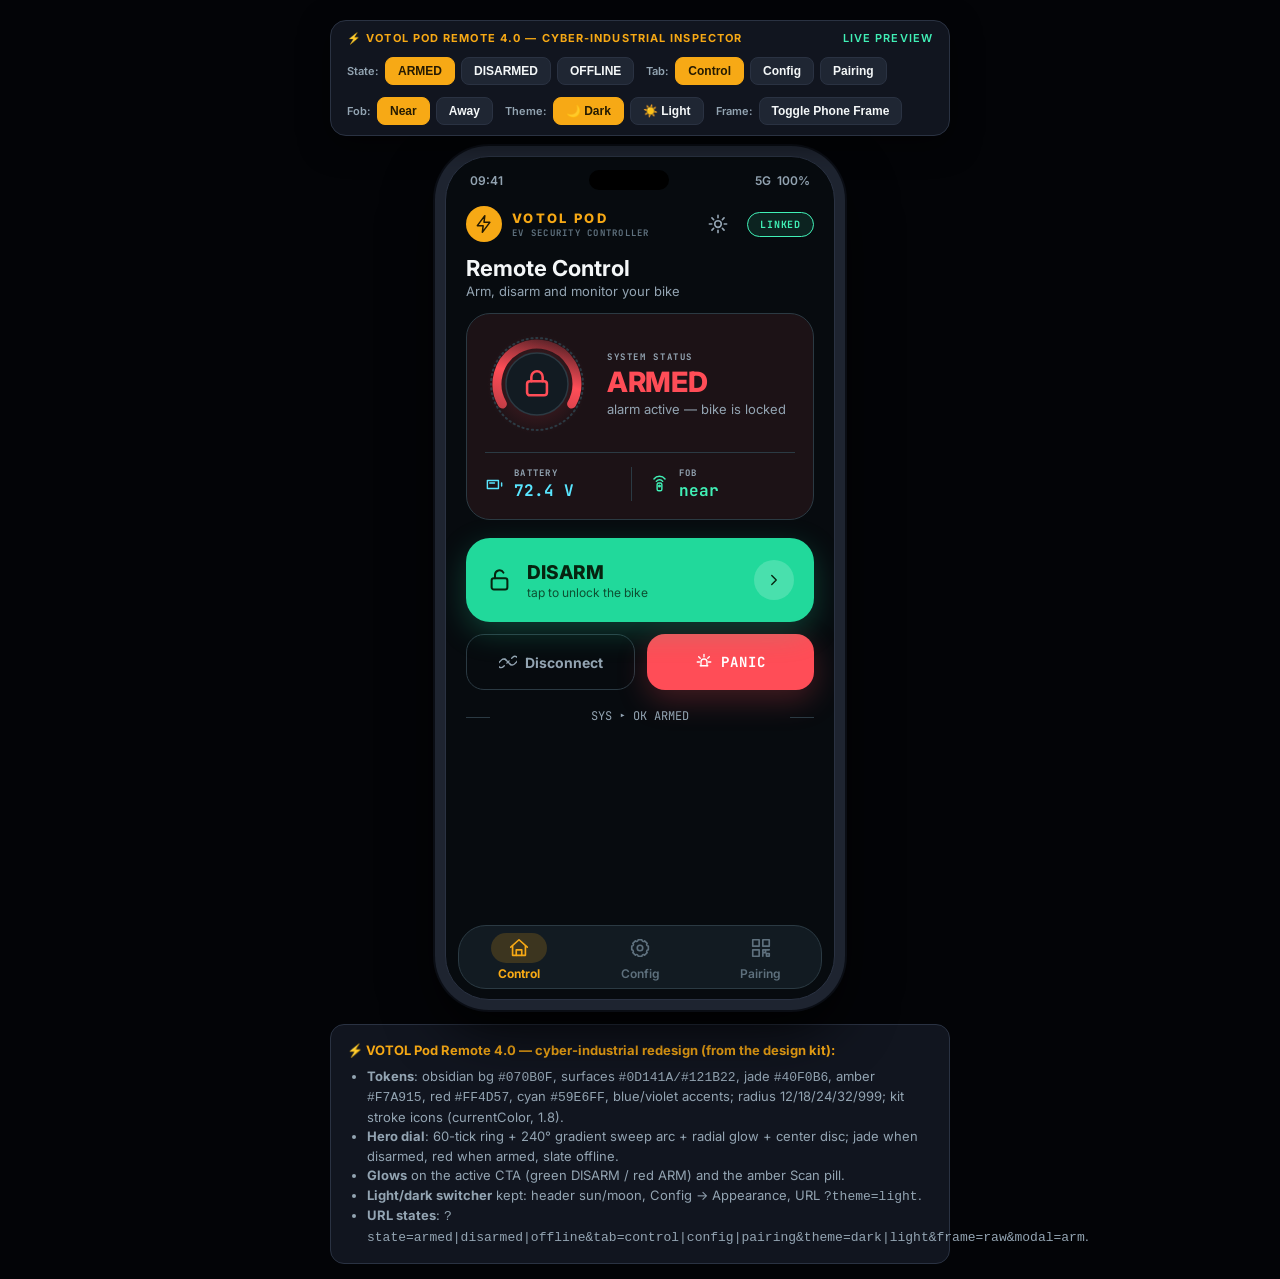
==== commit 785a8be7: "feat(app): v4.0 cyber-industrial redesign from designer asset kit Rebuild on votol_pod_asset_kit tok" ====
--- a/pod-remote-web/index.html
+++ b/pod-remote-web/index.html
@@ -3,84 +3,90 @@
 <head>
   <meta charset="UTF-8">
   <meta name="viewport" content="width=device-width, initial-scale=1.0, maximum-scale=1.0, user-scalable=no">
-  <title>VOTOL Pod Remote 3.0 — UI/UX Preview</title>
+  <title>VOTOL Pod Remote 4.0 — UI/UX Preview</title>
   <link rel="preconnect" href="https://fonts.googleapis.com">
   <link rel="preconnect" href="https://fonts.gstatic.com" crossorigin>
   <link href="https://fonts.googleapis.com/css2?family=Inter:wght@400;500;600;700;800&family=JetBrains+Mono:wght@500;700&display=swap" rel="stylesheet">
   <style>
     :root {
-      /* dark palette (default) — mirrors values-night/colors.xml of the APK */
-      --bg: #0A0F14;
-      --surface: #0D141C;
-      --card: #131A24;
-      --cardAlt: #161C24;
-      --border: #2A3440;
-      --text: #F2F5F8;
-      --text2: #8A97A5;
-      --muted: #5E6B79;
-      --brand: #F5B301;
-      --onBrand: #1A1205;
-      --brandText: #FFC93C;
-      --green: #22E06A;
+      /* dark = design kit tokens verbatim */
+      --bg: #070B0F;
+      --surface: #0D141A;
+      --surfaceElevated: #121B22;
+      --border: #2B3A43;
+      --text: #F4F7F8;
+      --text2: #93A4B2;
+      --muted: #5E707D;
+      --brand: #F7A915;
+      --onBrand: #241A02;
+      --brandText: #F7A915;
+      --jade: #40F0B6;
+      --green: #21D99B;
       --onGreen: #06230F;
-      --red: #E5484D;
-      --stateGreen: #22E06A;
-      --stateRed: #E5484D;
-      --statGray: #9AA3B2;
-      --statVolt: #3EC9F0;
-      --heroArmed: #2A1115;
-      --heroDisarmed: #10241C;
-      --heroOffline: #161B27;
-      --ctaArmBg: #2A1115;
-      --ctaArmStroke: #7A2E33;
-      --accentTeal: #2DD4E8;
-      --accentGreen: #22E06A;
-      --accentBlue: #5B9DFF;
-      --accentAmber: #FFC93C;
+      --red: #FF4D57;
+      --onRed: #FFFFFF;
+      --stateGreen: #40F0B6;
+      --stateRed: #FF4D57;
+      --statGray: #93A4B2;
+      --statVolt: #59E6FF;
+      --heroArmed: #1C1216;
+      --heroDisarmed: #0F1E1B;
+      --heroOffline: #121B22;
+      --ctaArmBg: #24161A;
+      --ctaArmStroke: #8A3038;
+      --accentTeal: #59E6FF;
+      --accentGreen: #40F0B6;
+      --accentBlue: #55A7FF;
+      --accentViolet: #7B7CFF;
+      --accentAmber: #F7A915;
       --chipBg: rgba(255,255,255,0.10);
-      --navIndicator: rgba(245,179,1,0.18);
+      --navIndicator: rgba(247,169,21,0.18);
+      --glowGreen: 0 10px 30px rgba(33,217,155,0.25);
+      --glowRed: 0 10px 30px rgba(255,77,87,0.25);
+      --glowAmber: 0 10px 28px rgba(247,169,21,0.22);
       --scrim: rgba(0,0,0,0.75);
+      --tick: #2B3A43;
     }
 
     .phone-wrapper[data-theme="light"] {
-      /* light palette — mirrors values/colors.xml of the APK */
-      --bg: #F2F5F8;
-      --surface: #FFFFFF;
-      --card: #FFFFFF;
-      --cardAlt: #F5F8FA;
-      --border: #DFE5EC;
-      --text: #10161D;
-      --text2: #5A6672;
-      --muted: #98A4B1;
-      --brandText: #B45309;
-      --stateGreen: #0E9F5B;
-      --stateRed: #D93A3F;
-      --statGray: #5A6672;
-      --statVolt: #0E8FB8;
-      --heroArmed: #FBEBEC;
-      --heroDisarmed: #E7F8EF;
-      --heroOffline: #EDF1F6;
-      --ctaArmBg: #FBEBEC;
-      --ctaArmStroke: #F0B9BD;
-      --accentTeal: #0E8FA8;
-      --accentGreen: #0E9F5B;
-      --accentBlue: #2563EB;
-      --accentAmber: #B45309;
+      /* light = derived from kit hues */
+      --bg: #EFF3F2;
+      --surface: #F7FAF9;
+      --surfaceElevated: #FFFFFF;
+      --border: #D8E2DF;
+      --text: #10181B;
+      --text2: #55646D;
+      --muted: #93A4B2;
+      --brandText: #9A6A03;
+      --jade: #0BA47A;
+      --stateGreen: #0C9E6E;
+      --stateRed: #D93440;
+      --statGray: #55646D;
+      --statVolt: #0793B5;
+      --heroArmed: #FBE9EA;
+      --heroDisarmed: #E5F7EF;
+      --heroOffline: #EDF1F3;
+      --ctaArmBg: #FBE9EA;
+      --ctaArmStroke: #F0B6BB;
+      --accentTeal: #0793B5;
+      --accentGreen: #0C9E6E;
+      --accentBlue: #2F6FE0;
+      --accentViolet: #5758D6;
+      --accentAmber: #9A6A03;
       --chipBg: rgba(170,170,170,0.14);
-      --navIndicator: rgba(245,179,1,0.15);
+      --navIndicator: rgba(247,169,21,0.15);
+      --glowGreen: 0 8px 22px rgba(12,158,110,0.16);
+      --glowRed: 0 8px 22px rgba(217,52,64,0.14);
+      --glowAmber: 0 8px 20px rgba(247,169,21,0.18);
       --scrim: rgba(16,22,29,0.45);
-    }
-
-    * {
-      box-sizing: border-box;
-      margin: 0;
-      padding: 0;
-      -webkit-tap-highlight-color: transparent;
-    }
+      --tick: #C3D2CE;
+    }
+
+    * { box-sizing: border-box; margin: 0; padding: 0; -webkit-tap-highlight-color: transparent; }
 
     body {
       background: #030407;
-      color: #F2F5F8;
+      color: #F4F7F8;
       font-family: 'Inter', -apple-system, BlinkMacSystemFont, "Segoe UI", Roboto, sans-serif;
       min-height: 100vh;
       display: flex;
@@ -108,39 +114,21 @@
     }
 
     .preview-toolbar-title {
-      font-size: 11px;
-      font-weight: 700;
-      text-transform: uppercase;
-      letter-spacing: 0.1em;
-      color: #F5B301;
-      width: 100%;
-      display: flex;
-      justify-content: space-between;
-      align-items: center;
+      font-size: 11px; font-weight: 700; text-transform: uppercase;
+      letter-spacing: 0.1em; color: #F7A915; width: 100%;
+      display: flex; justify-content: space-between; align-items: center;
     }
 
     .toolbar-group { display: flex; align-items: center; gap: 6px; }
-    .tool-label { font-size: 11px; color: #9AA3B2; font-weight: 600; }
+    .tool-label { font-size: 11px; color: #93A4B2; font-weight: 600; }
 
     .tool-btn {
-      background: #1F2633;
-      border: 1px solid #2A3242;
-      color: #F5F7FB;
-      padding: 6px 12px;
-      border-radius: 8px;
-      font-size: 12px;
-      font-weight: 600;
-      cursor: pointer;
-      transition: all 0.15s ease;
-    }
-
+      background: #1F2633; border: 1px solid #2A3242; color: #F4F7F8;
+      padding: 6px 12px; border-radius: 8px; font-size: 12px; font-weight: 600;
+      cursor: pointer; transition: all 0.15s ease;
+    }
     .tool-btn:hover { background: #2D3748; border-color: #4A5568; }
-
-    .tool-btn.active {
-      background: #F5B301;
-      color: #07090D;
-      border-color: #F5B301;
-    }
+    .tool-btn.active { background: #F7A915; color: #241A02; border-color: #F7A915; }
 
     /* Phone shell */
     .phone-wrapper {
@@ -155,146 +143,58 @@
       overflow: hidden;
       border: 1px solid #2A3242;
     }
-
-    .phone-wrapper.raw-viewport {
-      box-shadow: none;
-      border-radius: 0;
-      border: none;
-    }
-
-    /* Android status bar mock */
+    .phone-wrapper.raw-viewport { box-shadow: none; border-radius: 0; border: none; }
+
     .status-bar {
-      height: 38px;
-      padding: 8px 24px 0 24px;
-      display: flex;
-      justify-content: space-between;
-      align-items: center;
-      font-size: 12px;
-      font-weight: 600;
-      color: var(--text2);
-      z-index: 10;
-      user-select: none;
-      flex-shrink: 0;
-    }
-
-    .status-bar .notch {
-      width: 80px;
-      height: 20px;
-      background: #000;
-      border-radius: 20px;
-      margin: 0 auto;
-    }
-
-    /* ============ App header: logo + wordmark + theme toggle + pill ============ */
-    .app-header {
-      padding: 10px 20px 0 20px;
-      flex-shrink: 0;
-    }
-
-    .header-top {
-      display: flex;
-      align-items: center;
-      gap: 10px;
-    }
+      height: 38px; padding: 8px 24px 0 24px;
+      display: flex; justify-content: space-between; align-items: center;
+      font-size: 12px; font-weight: 600; color: var(--text2);
+      z-index: 10; user-select: none; flex-shrink: 0;
+    }
+    .status-bar .notch { width: 80px; height: 20px; background: #000; border-radius: 20px; margin: 0 auto; }
+
+    /* ============ App header ============ */
+    .app-header { padding: 10px 20px 0 20px; flex-shrink: 0; }
+    .header-top { display: flex; align-items: center; gap: 10px; }
 
     .logo-badge {
-      width: 36px;
-      height: 36px;
-      border-radius: 50%;
+      width: 36px; height: 36px; border-radius: 50%;
       background: var(--brand);
-      display: flex;
-      align-items: center;
-      justify-content: center;
-      flex-shrink: 0;
-    }
-
-    .logo-badge svg { width: 20px; height: 20px; fill: #1A1205; }
+      display: flex; align-items: center; justify-content: center; flex-shrink: 0;
+    }
+    .logo-badge svg { width: 20px; height: 20px; color: #241A02; }
 
     .brand-block { flex: 1; min-width: 0; }
-
-    .brand-title {
-      color: var(--brandText);
-      font-size: 13px;
-      font-weight: 800;
-      letter-spacing: 0.18em;
-    }
-
+    .brand-title { color: var(--brandText); font-size: 13px; font-weight: 800; letter-spacing: 0.18em; }
     .brand-sub {
-      color: var(--muted);
-      font-size: 9px;
-      font-weight: 700;
-      letter-spacing: 0.18em;
-      margin-top: 1px;
+      color: var(--muted); font-size: 9px; font-weight: 700;
+      letter-spacing: 0.14em; margin-top: 1px;
+      font-family: 'JetBrains Mono', monospace;
     }
 
     .theme-toggle {
-      width: 38px;
-      height: 38px;
-      border: none;
-      border-radius: 50%;
-      background: transparent;
-      color: var(--text2);
-      display: flex;
-      align-items: center;
-      justify-content: center;
-      cursor: pointer;
-      flex-shrink: 0;
-    }
-
-    .theme-toggle svg { width: 22px; height: 22px; fill: currentColor; }
+      width: 38px; height: 38px; border: none; border-radius: 50%;
+      background: transparent; color: var(--text2);
+      display: flex; align-items: center; justify-content: center;
+      cursor: pointer; flex-shrink: 0;
+    }
+    .theme-toggle svg { width: 22px; height: 22px; }
     .theme-toggle:active { transform: scale(0.92); }
 
     .link-badge {
-      padding: 5px 12px;
-      border-radius: 999px;
-      font-size: 10px;
-      font-weight: 700;
-      letter-spacing: 0.1em;
-      text-transform: uppercase;
-      border: 1px solid var(--border);
-      background: var(--card);
-      flex-shrink: 0;
-    }
-
-    .badge-linked {
-      color: var(--stateGreen);
-      border-color: var(--stateGreen);
-      background: color-mix(in srgb, var(--stateGreen) 9%, transparent);
-    }
-
-    .badge-offline {
-      color: var(--statGray);
-      border-color: var(--statGray);
-      background: color-mix(in srgb, var(--statGray) 8%, transparent);
-    }
-
-    .badge-searching {
-      color: var(--brandText);
-      border-color: var(--brandText);
-      background: color-mix(in srgb, var(--brandText) 10%, transparent);
-    }
-
-    .page-title {
-      color: var(--text);
-      font-size: 22px;
-      font-weight: 700;
-      margin-top: 12px;
-    }
-
-    .page-subtitle {
-      color: var(--text2);
-      font-size: 13px;
-      margin-top: 2px;
-    }
+      padding: 5px 12px; border-radius: 999px; font-size: 10px; font-weight: 700;
+      letter-spacing: 0.08em; font-family: 'JetBrains Mono', monospace;
+      border: 1px solid var(--border); background: var(--surface); flex-shrink: 0;
+    }
+    .badge-linked   { color: var(--stateGreen); border-color: var(--stateGreen); background: color-mix(in srgb, var(--stateGreen) 10%, transparent); }
+    .badge-offline  { color: var(--statGray);   border-color: var(--statGray);   background: color-mix(in srgb, var(--statGray) 8%, transparent); }
+    .badge-searching{ color: var(--brandText);  border-color: var(--brandText);  background: color-mix(in srgb, var(--brand) 10%, transparent); }
+
+    .page-title { color: var(--text); font-size: 22px; font-weight: 700; margin-top: 12px; }
+    .page-subtitle { color: var(--text2); font-size: 13px; margin-top: 2px; }
 
     /* Scrollable content */
-    .tab-content-container {
-      flex: 1;
-      overflow-y: auto;
-      padding: 14px 20px 16px 20px;
-      scrollbar-width: none;
-    }
-
+    .tab-content-container { flex: 1; overflow-y: auto; padding: 14px 20px 16px 20px; scrollbar-width: none; }
     .tab-content-container::-webkit-scrollbar { display: none; }
 
     .view-tab { display: none; flex-direction: column; animation: fadeIn 0.18s ease-out; }
@@ -305,241 +205,139 @@
       to { opacity: 1; transform: translateY(0); }
     }
 
-    /* ============ Hero status card ============ */
+    /* kit stroke icons inherit color */
+    svg.ico { fill: none; stroke: currentColor; stroke-width: 1.8; stroke-linecap: round; stroke-linejoin: round; }
+
+    /* ============ Hero card ============ */
     .status-card {
       border-radius: 24px;
       border: 1px solid var(--border);
-      padding: 20px;
+      padding: 18px;
       transition: all 0.25s ease;
     }
-
     .status-card.armed { background: var(--heroArmed); }
     .status-card.disarmed { background: var(--heroDisarmed); }
     .status-card.offline { background: var(--heroOffline); }
 
-    .hero-top { display: flex; align-items: center; gap: 16px; }
-
-    .hero-rings {
-      width: 64px;
-      height: 64px;
-      border-radius: 50%;
-      display: flex;
-      align-items: center;
-      justify-content: center;
-      flex-shrink: 0;
-      position: relative;
-    }
-
-    .hero-rings::before,
-    .hero-rings::after {
-      content: "";
-      position: absolute;
-      inset: 0;
-      border-radius: 50%;
-      border: 1.5px solid var(--ring, rgba(255,255,255,0.2));
-    }
-
-    .hero-rings::after {
-      inset: 7px;
-      border-color: var(--ring2, rgba(255,255,255,0.12));
-      box-shadow: 0 0 0 7px var(--bg2, rgba(255,255,255,0.06));
-    }
-
-    .hero-rings.armed   { --ring: rgba(229,72,77,0.36);  --ring2: rgba(229,72,77,0.22);  --bg2: rgba(229,72,77,0.12); }
-    .hero-rings.disarmed{ --ring: rgba(34,224,106,0.36); --ring2: rgba(34,224,106,0.22); --bg2: rgba(34,224,106,0.12); }
-    .hero-rings.offline { --ring: rgba(100,116,139,0.36);--ring2: rgba(100,116,139,0.22);--bg2: rgba(100,116,139,0.12); }
-
-    .hero-rings svg { width: 30px; height: 30px; fill: currentColor; position: relative; z-index: 1; }
-    .hero-rings.armed    { color: var(--stateRed); }
-    .hero-rings.disarmed { color: var(--stateGreen); }
-    .hero-rings.offline  { color: var(--statGray); }
+    .hero-top { display: flex; align-items: center; gap: 18px; }
+
+    .hero-dial { position: relative; width: 104px; height: 104px; flex-shrink: 0; }
+    .hero-dial svg.dial-svg { width: 104px; height: 104px; display: block; }
 
     .hero-info { display: flex; flex-direction: column; min-width: 0; }
 
     .hero-micro {
-      font-size: 9px;
-      font-weight: 700;
-      letter-spacing: 0.2em;
-      color: var(--text2);
-      text-transform: uppercase;
-    }
-
-    .state-text {
-      font-size: 28px;
-      font-weight: 800;
-      letter-spacing: -0.01em;
-      line-height: 1.15;
-      margin-top: 2px;
-    }
-
+      font-size: 9px; font-weight: 700; letter-spacing: 0.18em;
+      color: var(--text2); font-family: 'JetBrains Mono', monospace;
+    }
+
+    .state-text { font-size: 28px; font-weight: 800; letter-spacing: -0.01em; line-height: 1.15; margin-top: 3px; }
     .state-armed { color: var(--stateRed); }
     .state-disarmed { color: var(--stateGreen); }
     .state-offline { color: var(--statGray); }
 
-    .sub-text { font-size: 13px; color: var(--text2); margin-top: 2px; }
+    .sub-text { font-size: 13px; color: var(--text2); margin-top: 3px; }
 
     .hero-divider { height: 1px; background: var(--border); margin: 16px 0 14px 0; }
 
     .hero-stats { display: flex; align-items: center; }
-
-    .stat-item {
-      flex: 1;
-      display: flex;
-      align-items: center;
-      gap: 10px;
-      min-width: 0;
-    }
-
-    .stat-item svg { width: 18px; height: 18px; fill: currentColor; flex-shrink: 0; }
-
-    .stat-volt svg { color: var(--statVolt); }
-    .stat-fob svg { color: var(--accentGreen); }
+    .stat-item { flex: 1; display: flex; align-items: center; gap: 10px; min-width: 0; }
+    .stat-item svg.ico { width: 19px; height: 19px; flex-shrink: 0; }
+    .stat-volt svg.ico { color: var(--statVolt); }
+    .stat-fob svg.ico { color: var(--stateGreen); }
 
     .stat-label {
-      font-size: 9px;
-      font-weight: 700;
-      letter-spacing: 0.15em;
-      color: var(--text2);
-      text-transform: uppercase;
-    }
-
-    .stat-val { font-size: 16px; font-weight: 700; margin-top: 1px; }
+      font-size: 9px; font-weight: 700; letter-spacing: 0.14em; color: var(--text2);
+      font-family: 'JetBrains Mono', monospace;
+    }
+    .stat-val {
+      font-size: 16px; font-weight: 700; margin-top: 1px;
+      font-family: 'JetBrains Mono', monospace;
+    }
     .val-volt { color: var(--statVolt); }
     .val-fob-near { color: var(--stateGreen); }
     .val-fob-away-armed { color: var(--stateRed); }
     .val-fob-away { color: var(--statGray); }
     .val-fob-none { color: var(--text2); }
 
-    .stat-vdiv {
-      width: 1px;
-      height: 32px;
-      background: var(--border);
-      margin-right: 16px;
-      flex-shrink: 0;
-    }
-
-    /* ============ Primary CTA (ARM / DISARM / Connect) ============ */
+    .stat-vdiv { width: 1px; height: 34px; background: var(--border); margin-right: 18px; flex-shrink: 0; }
+
+    /* ============ Primary CTA ============ */
+    .cta-wrap { margin-top: 18px; position: relative; }
+
     .cta-btn {
+      position: relative;
       width: 100%;
       height: 84px;
       border-radius: 24px;
-      margin-top: 18px;
       padding: 0 20px;
       display: flex;
       align-items: center;
       gap: 14px;
       cursor: pointer;
       border: none;
-      transition: transform 0.12s ease, filter 0.12s ease;
+      transition: transform 0.12s ease;
       font-family: inherit;
       text-align: left;
     }
-
     .cta-btn:active { transform: scale(0.985); }
 
-    .cta-btn .cta-icon { width: 26px; height: 26px; fill: currentColor; flex-shrink: 0; }
+    .cta-btn .cta-icon { width: 27px; height: 27px; flex-shrink: 0; }
     .cta-btn .cta-texts { flex: 1; min-width: 0; }
-    .cta-btn .cta-label { font-size: 19px; font-weight: 800; letter-spacing: 0.01em; }
+    .cta-btn .cta-label { font-size: 19px; font-weight: 800; }
     .cta-btn .cta-sub { font-size: 12px; opacity: 0.85; margin-top: 1px; }
 
     .cta-chip {
-      width: 40px;
-      height: 40px;
-      border-radius: 50%;
-      display: flex;
-      align-items: center;
-      justify-content: center;
-      flex-shrink: 0;
-    }
-
-    .cta-chip svg { width: 18px; height: 18px; fill: currentColor; }
-
-    .cta-disarm {
-      background: var(--green);
-      color: var(--onGreen);
-      box-shadow: 0 10px 26px rgba(34,224,106,0.22);
-    }
-
+      width: 40px; height: 40px; border-radius: 50%;
+      display: flex; align-items: center; justify-content: center; flex-shrink: 0;
+    }
+    .cta-chip svg.ico { width: 18px; height: 18px; }
+
+    .cta-disarm { background: var(--green); color: var(--onGreen); box-shadow: var(--glowGreen); }
     .cta-disarm .cta-chip { background: rgba(255,255,255,0.18); color: var(--onGreen); }
+    .cta-disarm .cta-sub { color: var(--onGreen); opacity: 0.75; }
 
     .cta-arm {
       background: var(--ctaArmBg);
       color: var(--stateRed);
       border: 1.5px solid var(--ctaArmStroke);
-    }
-
+      box-shadow: var(--glowRed);
+    }
     .cta-arm .cta-chip { background: var(--chipBg); color: var(--stateRed); }
-
-    .cta-connect {
-      background: var(--card);
-      color: var(--text);
-      border: 1px solid var(--border);
-    }
-
+    .cta-arm .cta-sub { color: var(--stateRed); opacity: 0.72; }
+
+    .cta-connect { background: var(--surfaceElevated); color: var(--text); border: 1px solid var(--border); }
     .cta-connect .cta-chip { background: var(--chipBg); color: var(--text2); }
-    .cta-connect .cta-sub { color: var(--text2); }
+    .cta-connect .cta-sub { color: var(--text2); opacity: 1; }
 
     /* ============ Secondary tiles ============ */
     .quick-actions-row { display: flex; gap: 12px; margin-top: 12px; }
 
     .quick-btn {
-      flex: 1;
-      height: 56px;
-      border-radius: 18px;
-      font-size: 14px;
-      font-weight: 700;
-      cursor: pointer;
-      display: flex;
-      align-items: center;
-      justify-content: center;
-      gap: 8px;
-      transition: all 0.15s ease;
-      font-family: inherit;
-    }
-
-    .quick-btn svg { width: 18px; height: 18px; fill: currentColor; }
+      flex: 1; height: 56px; border-radius: 18px; font-size: 14px; font-weight: 700;
+      cursor: pointer; display: flex; align-items: center; justify-content: center;
+      gap: 8px; transition: all 0.15s ease; font-family: inherit;
+    }
+    .quick-btn svg.ico { width: 18px; height: 18px; }
     .quick-btn:active { transform: scale(0.97); }
 
-    .btn-disconnect {
-      background: transparent;
-      color: var(--text2);
-      border: 1px solid var(--border);
-    }
-
+    .btn-disconnect { background: transparent; color: var(--text2); border: 1px solid var(--border); }
     .btn-panic {
-      background: var(--red);
-      color: #FFFFFF;
-      border: none;
-    }
-
-    /* Ticker */
-    .ticker {
-      margin-top: 18px;
-      display: flex;
-      align-items: center;
-      gap: 10px;
-    }
-
-    .ticker::before, .ticker::after {
-      content: "";
-      width: 24px;
-      height: 1px;
-      background: var(--border);
-      flex-shrink: 0;
-    }
-
+      background: var(--red); color: var(--onRed); border: none;
+      font-family: 'JetBrains Mono', monospace; letter-spacing: 0.08em;
+      box-shadow: var(--glowRed);
+    }
+
+    .ticker { margin-top: 18px; display: flex; align-items: center; gap: 10px; }
+    .ticker::before, .ticker::after { content: ""; width: 24px; height: 1px; background: var(--border); flex-shrink: 0; }
     .reply-log {
-      font-family: 'JetBrains Mono', monospace;
-      font-size: 12px;
-      color: var(--text2);
-      text-align: center;
-      min-height: 18px;
-      flex: 1;
+      font-family: 'JetBrains Mono', monospace; font-size: 12px;
+      color: var(--text2); text-align: center; min-height: 18px; flex: 1;
     }
 
     /* ============ Config cards ============ */
     .config-card {
-      background: var(--card);
+      background: var(--surfaceElevated);
       border: 1px solid var(--border);
       border-radius: 18px;
       padding: 16px;
@@ -547,65 +345,47 @@
     }
 
     .read-cfg-card {
-      display: flex;
-      align-items: center;
-      gap: 14px;
-      padding: 16px;
-      cursor: pointer;
-      transition: border-color 0.15s ease;
-    }
-
+      display: flex; align-items: center; gap: 14px; padding: 16px;
+      cursor: pointer; transition: border-color 0.15s ease;
+    }
     .read-cfg-card:hover { border-color: var(--accentAmber); }
     .read-cfg-card:active { transform: scale(0.99); }
-
-    .read-cfg-card > svg { width: 22px; height: 22px; fill: var(--accentAmber); flex-shrink: 0; }
-
+    .read-cfg-card > svg.ico { width: 22px; height: 22px; color: var(--accentAmber); flex-shrink: 0; }
     .read-cfg-texts { flex: 1; min-width: 0; }
     .read-cfg-title { font-size: 15px; font-weight: 700; color: var(--text); }
     .read-cfg-sub { font-size: 12px; color: var(--text2); margin-top: 1px; }
-
-    .read-cfg-arrow { width: 18px; height: 18px; fill: var(--muted); flex-shrink: 0; }
+    .read-cfg-arrow { width: 18px; height: 18px; color: var(--muted); flex-shrink: 0; }
 
     .card-head { display: flex; align-items: center; gap: 12px; }
-
     .card-badge {
-      width: 34px;
-      height: 34px;
-      border-radius: 12px;
-      display: flex;
-      align-items: center;
-      justify-content: center;
-      flex-shrink: 0;
-      border: 1px solid currentColor;
-    }
-
-    .card-badge svg { width: 17px; height: 17px; fill: currentColor; }
-
+      width: 34px; height: 34px; border-radius: 12px;
+      display: flex; align-items: center; justify-content: center;
+      flex-shrink: 0; border: 1px solid currentColor;
+    }
+    .card-badge svg.ico { width: 18px; height: 18px; }
     .badge-amber { color: var(--accentAmber); background: color-mix(in srgb, var(--brand) 10%, transparent); }
     .badge-teal  { color: var(--accentTeal);  background: color-mix(in srgb, var(--accentTeal) 10%, transparent); }
     .badge-green { color: var(--accentGreen); background: color-mix(in srgb, var(--accentGreen) 10%, transparent); }
     .badge-blue  { color: var(--accentBlue);  background: color-mix(in srgb, var(--accentBlue) 10%, transparent); }
+    .badge-violet{ color: var(--accentViolet);background: color-mix(in srgb, var(--accentViolet) 10%, transparent); }
 
     .card-title {
-      font-size: 11px;
-      font-weight: 700;
-      letter-spacing: 0.12em;
-      text-transform: uppercase;
-    }
-
+      font-size: 11px; font-weight: 700; letter-spacing: 0.1em;
+      font-family: 'JetBrains Mono', monospace;
+    }
     .card-title.amber { color: var(--accentAmber); }
     .card-title.teal { color: var(--accentTeal); }
     .card-title.green { color: var(--accentGreen); }
     .card-title.blue { color: var(--accentBlue); }
+    .card-title.violet { color: var(--accentViolet); }
 
     .card-status { font-size: 13px; color: var(--text2); margin-top: 10px; }
 
     .input-row { display: flex; gap: 8px; margin-top: 10px; align-items: stretch; }
 
     .text-input {
-      flex: 1;
-      min-width: 0;
-      background: var(--cardAlt);
+      flex: 1; min-width: 0;
+      background: var(--surface);
       border: 1px solid var(--border);
       border-radius: 12px;
       padding: 12px;
@@ -614,200 +394,113 @@
       outline: none;
       font-family: inherit;
     }
-
     .text-input:focus { border-color: var(--accentAmber); }
     .text-input::placeholder { color: var(--muted); }
 
     .btn-small {
-      background: transparent;
-      border: 1px solid var(--border);
-      color: var(--text);
-      padding: 0 18px;
-      border-radius: 12px;
-      font-weight: 700;
-      font-size: 13px;
-      cursor: pointer;
-      font-family: inherit;
-      min-width: 72px;
-    }
-
+      background: transparent; border: 1px solid var(--border); color: var(--text);
+      padding: 0 18px; border-radius: 12px; font-weight: 700; font-size: 13px;
+      cursor: pointer; font-family: inherit; min-width: 72px;
+    }
     .btn-small:hover { border-color: var(--text2); }
 
     .btn-outline-red {
-      width: 100%;
-      background: transparent;
-      border: 1px solid var(--ctaArmStroke);
-      color: var(--stateRed);
-      padding: 12px;
-      border-radius: 12px;
-      font-weight: 700;
-      font-size: 13px;
-      cursor: pointer;
-      margin-top: 10px;
-      display: flex;
-      align-items: center;
-      justify-content: center;
-      gap: 8px;
-      font-family: inherit;
-    }
-
-    .btn-outline-red svg { width: 16px; height: 16px; fill: currentColor; }
+      width: 100%; background: transparent; border: 1px solid var(--ctaArmStroke);
+      color: var(--stateRed); padding: 12px; border-radius: 12px; font-weight: 700;
+      font-size: 13px; cursor: pointer; margin-top: 10px;
+      display: flex; align-items: center; justify-content: center; gap: 8px; font-family: inherit;
+    }
+    .btn-outline-red svg.ico { width: 16px; height: 16px; }
     .btn-outline-red:hover { background: color-mix(in srgb, var(--red) 8%, transparent); }
 
     .btn-group-row { display: flex; gap: 10px; margin-top: 10px; }
     .btn-group-row .btn-small { flex: 1; padding: 12px; min-width: 0; }
+    .btn-small.bt-active {
+      border-color: var(--accentBlue);
+      color: var(--accentBlue);
+      background: color-mix(in srgb, var(--accentBlue) 10%, transparent);
+    }
 
     /* Appearance row */
-    .appearance-row {
-      display: flex;
-      align-items: center;
-      gap: 12px;
-    }
-
+    .appearance-row { display: flex; align-items: center; gap: 12px; }
     .appearance-texts { flex: 1; min-width: 0; }
     .appearance-val { font-size: 13px; color: var(--text2); margin-top: 2px; }
 
     .theme-switch {
-      position: relative;
-      width: 52px;
-      height: 32px;
-      border-radius: 999px;
-      border: 2px solid var(--brand);
-      background: var(--cardAlt);
-      cursor: pointer;
-      transition: background 0.2s ease;
-      flex-shrink: 0;
-    }
-
+      position: relative; width: 52px; height: 32px; border-radius: 999px;
+      border: 2px solid var(--brand); background: var(--surface);
+      cursor: pointer; transition: background 0.2s ease; flex-shrink: 0;
+    }
     .theme-switch.on { background: var(--brand); }
-
     .theme-switch::after {
-      content: "";
-      position: absolute;
-      top: 3px;
-      left: 3px;
-      width: 22px;
-      height: 22px;
-      border-radius: 50%;
-      background: var(--brand);
-      transition: all 0.2s ease;
-    }
-
-    .theme-switch.on::after {
-      left: 23px;
-      background: var(--onBrand);
-    }
+      content: ""; position: absolute; top: 3px; left: 3px;
+      width: 22px; height: 22px; border-radius: 50%;
+      background: var(--brand); transition: all 0.2s ease;
+    }
+    .theme-switch.on::after { left: 23px; background: var(--onBrand); }
 
     /* ============ Pairing ============ */
     .scan-qr-btn {
-      width: 100%;
-      height: 62px;
-      background: var(--brand);
-      color: var(--onBrand);
-      border: none;
-      border-radius: 20px;
-      font-size: 16px;
-      font-weight: 800;
-      display: flex;
-      align-items: center;
-      justify-content: center;
-      gap: 10px;
-      cursor: pointer;
-      margin-top: 16px;
-      box-shadow: 0 10px 24px color-mix(in srgb, var(--brand) 25%, transparent);
-      font-family: inherit;
-      transition: transform 0.12s ease;
-    }
-
+      width: 100%; height: 62px; background: var(--brand); color: var(--onBrand);
+      border: none; border-radius: 20px; font-size: 16px; font-weight: 800;
+      display: flex; align-items: center; justify-content: center; gap: 10px;
+      cursor: pointer; margin-top: 16px; font-family: inherit;
+      box-shadow: var(--glowAmber); transition: transform 0.12s ease;
+    }
     .scan-qr-btn:active { transform: scale(0.985); }
-    .scan-qr-btn svg { width: 22px; height: 22px; fill: currentColor; }
+    .scan-qr-btn svg.ico { width: 22px; height: 22px; }
 
     .pair-divider { height: 1px; background: var(--border); margin: 18px 0 14px 0; }
-
     .divider-text {
-      font-size: 11px;
-      font-weight: 700;
-      letter-spacing: 0.12em;
-      color: var(--muted);
-      text-transform: uppercase;
-    }
-
-    .btn-save-key {
-      background: var(--green);
-      color: var(--onGreen);
-      border: none;
-      font-weight: 800;
-    }
-
-    .btn-forget-key {
-      background: transparent;
-      border: 1px solid var(--ctaArmStroke);
-      color: var(--stateRed);
-      font-weight: 700;
-    }
-
-    /* ============ Floating bottom nav ============ */
+      font-size: 11px; font-weight: 700; letter-spacing: 0.1em; color: var(--muted);
+      font-family: 'JetBrains Mono', monospace;
+    }
+
+    .key-input-wrap { position: relative; margin-top: 10px; }
+    .key-copy {
+      position: absolute; right: 4px; top: 50%; transform: translateY(-50%);
+      width: 40px; height: 40px; border: none; background: transparent;
+      color: var(--text2); cursor: pointer; display: flex;
+      align-items: center; justify-content: center; border-radius: 50%;
+    }
+    .key-copy svg.ico { width: 18px; height: 18px; }
+    .key-copy:hover { color: var(--text); }
+
+    .btn-save-key { background: var(--green); color: var(--onGreen); border: none; font-weight: 800; }
+    .btn-forget-key { background: transparent; border: 1px solid var(--ctaArmStroke); color: var(--stateRed); font-weight: 700; }
+
+    /* ============ Bottom nav ============ */
     .bottom-nav {
-      flex-shrink: 0;
-      margin: 0 12px 10px 12px;
-      height: 64px;
-      background: var(--surface);
+      flex-shrink: 0; margin: 0 12px 10px 12px; height: 64px;
+      background: var(--surfaceElevated);
       border: 1px solid var(--border);
       border-radius: 28px;
-      display: flex;
-      justify-content: space-around;
-      align-items: center;
-      z-index: 20;
-      user-select: none;
-    }
-
+      display: flex; justify-content: space-around; align-items: center;
+      z-index: 20; user-select: none;
+    }
     .nav-item {
-      flex: 1;
-      display: flex;
-      flex-direction: column;
-      align-items: center;
-      justify-content: center;
-      gap: 3px;
-      cursor: pointer;
-      color: var(--muted);
-      transition: color 0.15s ease;
-      height: 100%;
-    }
-
+      flex: 1; display: flex; flex-direction: column; align-items: center;
+      justify-content: center; gap: 3px; cursor: pointer; color: var(--muted);
+      transition: color 0.15s ease; height: 100%;
+    }
     .nav-icon-container {
-      width: 56px;
-      height: 30px;
-      border-radius: 16px;
-      display: flex;
-      align-items: center;
-      justify-content: center;
+      width: 56px; height: 30px; border-radius: 16px;
+      display: flex; align-items: center; justify-content: center;
       transition: all 0.2s ease;
     }
-
-    .nav-icon { width: 22px; height: 22px; fill: currentColor; }
-    .nav-label { font-size: 12px; font-weight: 600; letter-spacing: 0.02em; }
-
+    .nav-icon-container svg.ico { width: 22px; height: 22px; }
+    .nav-label { font-size: 12px; font-weight: 600; }
     .nav-item.active { color: var(--brandText); }
-
-    .nav-item.active .nav-icon-container {
-      background: var(--navIndicator);
-    }
-
+    .nav-item.active .nav-icon-container { background: var(--navIndicator); }
     .nav-item.active .nav-label { font-weight: 700; }
 
     /* ============ ARM modal ============ */
     .modal-overlay {
-      position: absolute;
-      top: 0; left: 0; right: 0; bottom: 0;
-      background: var(--scrim);
-      backdrop-filter: blur(4px);
-      display: none;
-      align-items: center;
-      justify-content: center;
-      padding: 24px;
-      z-index: 100;
-    }
-
+      position: absolute; top: 0; left: 0; right: 0; bottom: 0;
+      background: var(--scrim); backdrop-filter: blur(4px);
+      display: none; align-items: center; justify-content: center;
+      padding: 24px; z-index: 100;
+    }
     .modal-overlay.show { display: flex; animation: modalFade 0.15s ease-out; }
 
     @keyframes modalFade {
@@ -816,63 +509,30 @@
     }
 
     .modal-card {
-      background: var(--card);
-      border: 1px solid var(--border);
-      border-radius: 24px;
-      padding: 24px;
-      width: 100%;
+      background: var(--surfaceElevated); border: 1px solid var(--border);
+      border-radius: 24px; padding: 24px; width: 100%;
       box-shadow: 0 20px 40px rgba(0,0,0,0.5);
     }
-
     .modal-title { font-size: 19px; font-weight: 700; color: var(--text); }
-
-    .modal-desc {
-      font-size: 14px;
-      color: var(--text2);
-      margin-top: 8px;
-      line-height: 1.4;
-    }
-
+    .modal-desc { font-size: 14px; color: var(--text2); margin-top: 8px; line-height: 1.4; }
     .modal-actions { display: flex; justify-content: flex-end; gap: 12px; margin-top: 24px; }
 
     .btn-modal-cancel {
-      background: transparent;
-      border: none;
-      color: var(--text2);
-      font-weight: 700;
-      font-size: 15px;
-      padding: 10px 16px;
-      cursor: pointer;
-      font-family: inherit;
-    }
-
+      background: transparent; border: none; color: var(--text2);
+      font-weight: 700; font-size: 15px; padding: 10px 16px; cursor: pointer; font-family: inherit;
+    }
     .btn-modal-confirm {
-      background: var(--red);
-      border: none;
-      color: #FFFFFF;
-      font-weight: 700;
-      font-size: 15px;
-      padding: 10px 20px;
-      border-radius: 12px;
-      cursor: pointer;
-      font-family: inherit;
-    }
-
-    /* Designer notes */
+      background: var(--red); border: none; color: var(--onRed);
+      font-weight: 700; font-size: 15px; padding: 10px 20px; border-radius: 12px;
+      cursor: pointer; font-family: inherit;
+    }
+
     .designer-notes {
-      margin-top: 24px;
-      max-width: 620px;
-      width: 100%;
-      background: #11151F;
-      border: 1px solid #2A3242;
-      border-radius: 14px;
-      padding: 16px;
-      font-size: 13px;
-      color: #9AA3B2;
-      line-height: 1.5;
-    }
-
-    .designer-notes h4 { color: #F5B301; margin-bottom: 6px; font-size: 13px; }
+      margin-top: 24px; max-width: 620px; width: 100%;
+      background: #11151F; border: 1px solid #2A3242; border-radius: 14px;
+      padding: 16px; font-size: 13px; color: #93A4B2; line-height: 1.5;
+    }
+    .designer-notes h4 { color: #F7A915; margin-bottom: 6px; font-size: 13px; }
     .designer-notes ul { margin-left: 20px; }
   </style>
 </head>
@@ -881,8 +541,8 @@
   <!-- Inspector toolbar -->
   <div class="preview-toolbar" id="previewToolbar">
     <div class="preview-toolbar-title">
-      <span>⚡ VOTOL POD REMOTE 3.0 — UI/UX INSPECTOR</span>
-      <span style="color:#22E06A; font-weight:600;">LIVE PREVIEW</span>
+      <span>&#9889; VOTOL POD REMOTE 4.0 — CYBER-INDUSTRIAL INSPECTOR</span>
+      <span style="color:#40F0B6; font-weight:600;">LIVE PREVIEW</span>
     </div>
 
     <div class="toolbar-group">
@@ -907,8 +567,8 @@
 
     <div class="toolbar-group">
       <span class="tool-label">Theme:</span>
-      <button class="tool-btn active" id="btnThemeDark" onclick="setTheme('dark')">🌙 Dark</button>
-      <button class="tool-btn" id="btnThemeLight" onclick="setTheme('light')">☀️ Light</button>
+      <button class="tool-btn active" id="btnThemeDark" onclick="setTheme('dark')">&#127769; Dark</button>
+      <button class="tool-btn" id="btnThemeLight" onclick="setTheme('light')">&#9728;&#65039; Light</button>
     </div>
 
     <div class="toolbar-group">
@@ -920,7 +580,6 @@
   <!-- Phone mockup -->
   <div class="phone-wrapper" id="phoneWrapper" data-theme="dark">
 
-    <!-- Android status bar -->
     <div class="status-bar">
       <span>09:41</span>
       <div class="notch"></div>
@@ -934,17 +593,14 @@
     <div class="app-header">
       <div class="header-top">
         <div class="logo-badge">
-          <svg viewBox="0 0 24 24"><path d="M7,2v11h3v9l7,-12h-4l4,-8H7z"/></svg>
+          <svg class="ico" viewBox="0 0 24 24"><path d="M13 2 4 14h7l-1 8 9-12h-7l1-8Z"/></svg>
         </div>
         <div class="brand-block">
           <div class="brand-title">VOTOL POD</div>
           <div class="brand-sub">EV SECURITY CONTROLLER</div>
         </div>
         <button class="theme-toggle" id="themeToggle" onclick="toggleTheme()" title="Toggle light / dark theme">
-          <svg id="themeToggleIcon" viewBox="0 0 24 24">
-            <path d="M12,12m-3.6,0a3.6,3.6 0 1,0 7.2,0a3.6,3.6 0 1,0 -7.2,0"/>
-            <path d="M12,2.6V5.4 M12,18.6V21.4 M2.6,12H5.4 M18.6,12H21.4 M5.28,5.28L7.25,7.25 M16.75,16.75L18.72,18.72 M18.72,5.28L16.75,7.25 M7.25,16.75L5.28,18.72" stroke="currentColor" stroke-width="2" stroke-linecap="round" fill="none"/>
-          </svg>
+          <svg class="ico" id="themeToggleIcon" viewBox="0 0 24 24"><path d="M12 2.6V5.2M12 18.8V21.4M2.6 12H5.2M18.8 12H21.4M5.4 5.4 7.2 7.2M16.8 16.8 18.6 18.6M18.6 5.4 16.8 7.2M7.2 16.8 5.4 18.6"/><circle cx="12" cy="12" r="3.6"/></svg>
         </button>
         <span class="link-badge badge-linked" id="linkBadge">LINKED</span>
       </div>
@@ -960,10 +616,33 @@
 
         <div class="status-card armed" id="statusCard">
           <div class="hero-top">
-            <div class="hero-rings armed" id="heroRings">
-              <svg id="heroIcon" viewBox="0 0 24 24">
-                <path fill-rule="evenodd" d="M12,2A10,10 0 1,0 12.02,2Z M12,3.6A8.4,8.4 0 1,1 11.98,3.6Z"/>
-                <path d="M4.4,17.6L17.6,4.4l2.5,2.5L6.9,20.1L4.4,17.6z"/>
+            <div class="hero-dial" id="heroDial">
+              <svg class="dial-svg" viewBox="0 0 104 104">
+                <defs>
+                  <radialGradient id="dialGlow" cx="50%" cy="50%" r="50%">
+                    <stop offset="34%" stop-color="var(--dial)" stop-opacity="0.24"/>
+                    <stop offset="60%" stop-color="var(--dial)" stop-opacity="0.10"/>
+                    <stop offset="100%" stop-color="var(--dial)" stop-opacity="0"/>
+                  </radialGradient>
+                  <linearGradient id="dialArc" x1="0%" y1="100%" x2="100%" y2="0%">
+                    <stop offset="0%" stop-color="var(--dial)" stop-opacity="0.05"/>
+                    <stop offset="45%" stop-color="var(--dial)" stop-opacity="1"/>
+                    <stop offset="100%" stop-color="var(--dial)" stop-opacity="0.55"/>
+                  </linearGradient>
+                </defs>
+                <circle cx="52" cy="52" r="50" fill="url(#dialGlow)"/>
+                <circle cx="52" cy="52" r="46" fill="none"
+                        stroke="var(--tick)" stroke-width="2" stroke-linecap="round"
+                        pathLength="240" stroke-dasharray="1 3"
+                        transform="rotate(-91 52 52)"/>
+                <circle cx="52" cy="52" r="40" fill="none"
+                        stroke="url(#dialArc)" stroke-width="9" stroke-linecap="round"
+                        pathLength="360" stroke-dasharray="240 360"
+                        transform="rotate(150 52 52)"/>
+                <circle cx="52" cy="52" r="31" fill="var(--surfaceElevated)" stroke="var(--tick)" stroke-width="1.5"/>
+              </svg>
+              <svg class="ico" id="heroIcon" viewBox="0 0 24 24" style="position:absolute; inset:0; margin:auto; width:34px; height:34px; color:var(--dial);">
+                <rect x="5" y="10" width="14" height="10" rx="2"/><path d="M8 10V7a4 4 0 0 1 8 0v3"/>
               </svg>
             </div>
             <div class="hero-info">
@@ -977,7 +656,7 @@
 
           <div class="hero-stats">
             <div class="stat-item stat-volt">
-              <svg viewBox="0 0 24 24"><path d="M7,2v11h3v9l7,-12h-4l4,-8H7z"/></svg>
+              <svg class="ico" viewBox="0 0 24 24"><path d="M17 7H3v10h14V7Z"/><path d="M21 10v4"/><path d="M6 10h6"/></svg>
               <div>
                 <div class="stat-label">BATTERY</div>
                 <div class="stat-val val-volt" id="voltText">72.4 V</div>
@@ -985,11 +664,7 @@
             </div>
             <div class="stat-vdiv"></div>
             <div class="stat-item stat-fob">
-              <svg viewBox="0 0 24 24">
-                <path d="M12,12m-2.2,0a2.2,2.2 0 1,0 4.4,0a2.2,2.2 0 1,0 -4.4,0"/>
-                <path d="M9.1,14.9A4.4,4.4 0 0,1 9.1,9.1 M14.9,9.1A4.4,4.4 0 0,1 14.9,14.9" stroke="currentColor" stroke-width="2.4" stroke-linecap="round" fill="none"/>
-                <path d="M6.5,17.5A7.8,7.8 0 0,1 6.5,6.5 M17.5,6.5A7.8,7.8 0 0,1 17.5,17.5" stroke="currentColor" stroke-width="2.4" stroke-linecap="round" fill="none"/>
-              </svg>
+              <svg class="ico" viewBox="0 0 24 24"><path d="M8 8a5 5 0 0 1 8 0"/><path d="M5 5a9 9 0 0 1 14 0"/><rect x="9" y="10" width="6" height="10" rx="2"/><circle cx="12" cy="14" r="1"/></svg>
               <div>
                 <div class="stat-label">FOB</div>
                 <div class="stat-val val-fob-near" id="fobText">near</div>
@@ -999,38 +674,35 @@
         </div>
 
         <!-- Primary contextual action -->
-        <button class="cta-btn cta-disarm" id="ctaBtn" onclick="handleSecurityToggle()">
-          <svg class="cta-icon" id="ctaIcon" viewBox="0 0 24 24">
-            <path d="M18,8h-1V6c0,-2.76 -2.24,-5 -5,-5S7,3.24 7,6h1.9c0,-1.71 1.39,-3.1 3.1,-3.1c1.71,0 3.1,1.39 3.1,3.1v2H6c-1.1,0 -2,0.9 -2,2v10c0,1.1 0.9,2 2,2h12c1.1,0 2,-0.9 2,-2V10C20,8.9 19.1,8 18,8zM18,20H6V10h12V20zM12,17c1.1,0 2,-0.9 2,-2s-0.9,-2 -2,-2s-2,0.9 -2,2S10.9,17 12,17z"/>
-          </svg>
-          <div class="cta-texts">
-            <div class="cta-label" id="ctaLabel">DISARM</div>
-            <div class="cta-sub" id="ctaSub">tap to unlock the bike</div>
-          </div>
-          <div class="cta-chip" id="ctaChip">
-            <svg viewBox="0 0 24 24"><path d="M12,4L10.59,5.41 16.17,11H4v2h12.17l-5.58,5.59L12,20 20,12 12,4z"/></svg>
-          </div>
-        </button>
+        <div class="cta-wrap">
+          <button class="cta-btn cta-disarm" id="ctaBtn" onclick="handleSecurityToggle()">
+            <svg class="ico cta-icon" id="ctaIcon" viewBox="0 0 24 24">
+              <rect x="5" y="10" width="14" height="10" rx="2"/><path d="M8 10V7a4 4 0 0 1 7.5-2"/>
+            </svg>
+            <div class="cta-texts">
+              <div class="cta-label" id="ctaLabel">DISARM</div>
+              <div class="cta-sub" id="ctaSub">tap to unlock the bike</div>
+            </div>
+            <div class="cta-chip" id="ctaChip">
+              <svg class="ico" viewBox="0 0 24 24"><path d="m9 18 6-6-6-6"/></svg>
+            </div>
+          </button>
+        </div>
 
         <!-- Secondary: Disconnect + Panic -->
         <div class="quick-actions-row">
-          <button class="quick-btn btn-disconnect" id="btnDisconnect" onclick="toggleConnect()">
-            <svg viewBox="0 0 24 24">
-              <path d="M3.9,12c0,-1.71 1.39,-3.1 3.1,-3.1h4V7H7c-2.76,0 -5,2.24 -5,5s2.24,5 5,5h4v-1.9H7c-1.71,0 -3.1,-1.39 -3.1,-3.1zM8,13h8v-2H8V13zM17,7h-4v1.9h4c1.71,0 3.1,1.39 3.1,3.1s-1.39,3.1 -3.1,3.1h-4V17h4c2.76,0 5,-2.24 5,-5S19.76,7 17,7z"/>
-              <path d="M4.2,4.2L19.8,19.8" stroke="currentColor" stroke-width="2.2" stroke-linecap="round" fill="none"/>
-            </svg>
+          <button class="quick-btn btn-disconnect" onclick="toggleConnect()">
+            <svg class="ico" viewBox="0 0 24 24"><path d="m8 8 8 8"/><path d="M10.5 13.5 13.5 10.5"/><path d="M7.05 16.95l-1.4 1.4a4 4 0 0 1-5.66-5.66l3.54-3.54a4 4 0 0 1 5.66 0"/><path d="m16.95 7.05 1.4-1.4a4 4 0 0 1 5.66 5.66l-3.54 3.54a4 4 0 0 1-5.66 0"/></svg>
             <span id="btnDisconnectLabel">Disconnect</span>
           </button>
-          <button class="quick-btn btn-panic" id="btnPanic" onclick="triggerPanic()">
-            <svg viewBox="0 0 24 24">
-              <path d="M7.58,4.08L6.15,2.65C3.75,4.48 2.17,7.3 2.03,10.5h2c0.15,-2.65 1.51,-4.97 3.55,-6.42zM20.37,10.5h2c-0.15,-3.2 -1.73,-6.02 -4.12,-7.85l-1.42,1.43C18.85,5.53 20.21,7.85 20.37,10.5zM18,11c0,-3.07 -1.64,-5.64 -4.5,-6.32V4c0,-0.83 -0.67,-1.5 -1.5,-1.5s-1.5,0.67 -1.5,1.5v0.68C7.63,5.36 6,7.92 6,11v5l-2,2v1h16v-1l-2,-2V11zM12,22c0.14,0 0.27,-0.01 0.4,-0.04c0.65,-0.14 1.18,-0.58 1.44,-1.18c0.1,-0.24 0.15,-0.5 0.15,-0.78h-4C10.99,21.1 11.88,22 12,22z"/>
-            </svg>
+          <button class="quick-btn btn-panic" onclick="triggerPanic()">
+            <svg class="ico" viewBox="0 0 24 24"><path d="M7 17h10"/><path d="M8 17v-5a4 4 0 0 1 8 0v5"/><path d="M12 2v3"/><path d="m4.9 4.9 2.1 2.1"/><path d="m19.1 4.9-2.1 2.1"/><path d="M3 12h3"/><path d="M18 12h3"/></svg>
             PANIC
           </button>
         </div>
 
         <div class="ticker">
-          <div class="reply-log" id="replyText">pod replied: OK ARMED</div>
+          <div class="reply-log" id="replyText">SYS &#9656; OK ARMED</div>
         </div>
 
       </div>
@@ -1038,20 +710,20 @@
       <!-- ================= TAB 2: CONFIG ================= -->
       <div class="view-tab" id="viewConfig">
 
-        <div class="config-card read-cfg-card" onclick="logReply('config loaded from pod')">
-          <svg viewBox="0 0 24 24"><path d="M17.65,6.35C16.2,4.9 14.21,4 12,4c-4.42,0 -7.99,3.58 -8,8s3.57,8 8,8c3.73,0 6.84,-2.55 7.73,-6h-2.08c-0.82,2.33 -3.04,4 -5.65,4 -3.31,0 -6,-2.69 -6,-6s2.69,-6 6,-6c1.66,0 3.14,0.69 4.22,1.78L13,11h7V4l-2.35,2.35z"/></svg>
+        <div class="config-card read-cfg-card" onclick="logReply('SYS &#9656; config loaded from pod')">
+          <svg class="ico" viewBox="0 0 24 24"><path d="M12 3v12"/><path d="m7 10 5 5 5-5"/><path d="M5 21h14"/></svg>
           <div class="read-cfg-texts">
             <div class="read-cfg-title">Read Config from Pod</div>
             <div class="read-cfg-sub">sync current settings over BLE</div>
           </div>
-          <svg class="read-cfg-arrow" viewBox="0 0 24 24"><path d="M12,4L10.59,5.41 16.17,11H4v2h12.17l-5.58,5.59L12,20 20,12 12,4z"/></svg>
+          <svg class="ico read-cfg-arrow" viewBox="0 0 24 24"><path d="m9 18 6-6-6-6"/></svg>
         </div>
 
         <!-- Security PIN -->
         <div class="config-card">
           <div class="card-head">
             <div class="card-badge badge-amber">
-              <svg viewBox="0 0 24 24"><path d="M18,8h-1V6c0,-2.76 -2.24,-5 -5,-5S7,3.24 7,6v2H6c-1.1,0 -2,0.9 -2,2v10c0,1.1 0.9,2 2,2h12c1.1,0 2,-0.9 2,-2V10C20,8.9 19.1,8 18,8zM9,6c0,-1.66 1.34,-3 3,-3s3,1.34 3,3v2H9V6zM12,17c-1.1,0 -2,-0.9 -2,-2s0.9,-2 2,-2s2,0.9 2,2S13.1,17 12,17z"/></svg>
+              <svg class="ico" viewBox="0 0 24 24"><rect x="5" y="10" width="14" height="10" rx="2"/><path d="M8 10V7a4 4 0 0 1 8 0v3"/></svg>
             </div>
             <div class="card-title amber">SECURITY PIN</div>
           </div>
@@ -1066,7 +738,7 @@
         <div class="config-card">
           <div class="card-head">
             <div class="card-badge badge-teal">
-              <svg viewBox="0 0 24 24"><path d="M20.38,8.57l-1.23,1.85a8,8 0 0,1 -0.22,7.58H5.07A8,8 0 0,1 15.58,6.85l1.85,-1.23A10,10 0 0,0 3.35,19a2,2 0 0,0 1.72,1h13.85a2,2 0 0,0 1.74,-1a10,10 0 0,0 -0.27,-10.44zM10.59,15.41a2,2 0 0,0 2.83,0l5.66,-8.49l-8.49,5.66a2,2 0 0,0 0,2.83z"/></svg>
+              <svg class="ico" viewBox="0 0 24 24"><path d="M4 18a8 8 0 1 1 16 0"/><path d="m12 14 4-4"/><path d="M7 18h10"/></svg>
             </div>
             <div class="card-title teal">SPEED CALIBRATION</div>
           </div>
@@ -1081,17 +753,13 @@
         <div class="config-card">
           <div class="card-head">
             <div class="card-badge badge-green">
-              <svg viewBox="0 0 24 24">
-                <path d="M12,12m-2.2,0a2.2,2.2 0 1,0 4.4,0a2.2,2.2 0 1,0 -4.4,0"/>
-                <path d="M9.1,14.9A4.4,4.4 0 0,1 9.1,9.1 M14.9,9.1A4.4,4.4 0 0,1 14.9,14.9" stroke="currentColor" stroke-width="2.4" stroke-linecap="round" fill="none"/>
-                <path d="M6.5,17.5A7.8,7.8 0 0,1 6.5,6.5 M17.5,6.5A7.8,7.8 0 0,1 17.5,17.5" stroke="currentColor" stroke-width="2.4" stroke-linecap="round" fill="none"/>
-              </svg>
+              <svg class="ico" viewBox="0 0 24 24"><path d="M8 8a5 5 0 0 1 8 0"/><path d="M5 5a9 9 0 0 1 14 0"/><rect x="9" y="10" width="6" height="10" rx="2"/><circle cx="12" cy="14" r="1"/></svg>
             </div>
-            <div class="card-title green">PHYSICAL FOBS (ITAG)</div>
+            <div class="card-title green">PHYSICAL FOBS / ITAG</div>
           </div>
           <div class="card-status" id="cfgFobStatus">Registered fobs: 1</div>
           <button class="btn-outline-red" onclick="clearFobs()">
-            <svg viewBox="0 0 24 24"><path d="M6,19c0,1.1 0.9,2 2,2h8c1.1,0 2,-0.9 2,-2V7H6V19zM19,4h-3.5l-1,-1h-5l-1,1H5v2h14V4z"/></svg>
+            <svg class="ico" viewBox="0 0 24 24"><path d="M4 7h16"/><path d="M9 7V4h6v3"/><path d="m7 7 1 13h8l1-13"/><path d="M10 11v5M14 11v5"/></svg>
             Clear all registered fobs
           </button>
         </div>
@@ -1100,25 +768,25 @@
         <div class="config-card">
           <div class="card-head">
             <div class="card-badge badge-blue">
-              <svg viewBox="0 0 24 24"><path d="M17.71,7.71L12,2h-1v7.59L6.41,5 5,6.41 10.59,12 5,17.59 6.41,19 11,14.41V22h1l5.71,-5.71 -4.3,-4.29 4.3,-4.29zM13,5.83l1.88,1.88L13,9.59V5.83zM14.88,16.29L13,18.17v-3.76L14.88,16.29z"/></svg>
+              <svg class="ico" viewBox="0 0 24 24"><path d="m7 7 10 10-5 4V3l5 4L7 17"/></svg>
             </div>
             <div class="card-title blue">VOTOL BRIDGE BT LINK</div>
           </div>
           <div class="card-status" id="cfgBtStatus">Bridge BT dial: OFF (CAN Bus mode)</div>
           <div class="btn-group-row">
-            <button class="btn-small" onclick="setBt(false)">Turn OFF (CAN)</button>
-            <button class="btn-small" onclick="setBt(true)">Turn ON (BT)</button>
+            <button class="btn-small bt-active" id="btOffBtn" onclick="setBt(false)">Turn OFF (CAN)</button>
+            <button class="btn-small" id="btOnBtn" onclick="setBt(true)">Turn ON (BT)</button>
           </div>
         </div>
 
         <!-- Appearance -->
         <div class="config-card">
           <div class="appearance-row">
-            <div class="card-badge badge-amber" id="appearanceBadge">
-              <svg id="appearanceIcon" viewBox="0 0 24 24"><path d="M14.2,3.1A9.4,9.4 0 1,0 20.9,14.3A7.6,7.6 0 0,1 14.2,3.1Z"/></svg>
+            <div class="card-badge badge-violet">
+              <svg class="ico" id="appearanceIcon" viewBox="0 0 24 24"><path d="M20.2 14.2A8.6 8.6 0 1 1 9.8 3.8a7 7 0 0 0 10.4 10.4Z"/></svg>
             </div>
             <div class="appearance-texts">
-              <div class="card-title amber">APPEARANCE</div>
+              <div class="card-title violet">APPEARANCE</div>
               <div class="appearance-val">Dark theme</div>
             </div>
             <button class="theme-switch on" id="darkThemeSwitch" onclick="toggleTheme()" title="Toggle dark theme"></button>
@@ -1132,28 +800,30 @@
 
         <div class="config-card" style="padding: 20px; border-radius: 24px;">
           <div class="card-head">
-            <div class="card-title amber" style="font-size:11px;">PAIR WITH DISPLAY POD</div>
+            <div class="card-title amber">PAIR WITH DISPLAY POD</div>
           </div>
           <div class="card-status" style="margin-top: 6px;">
             Wake the pod screen, open SYS → SET, then scan its QR code.
           </div>
 
           <button class="scan-qr-btn" onclick="simulateScan()">
-            <svg viewBox="0 0 24 24">
-              <path d="M12,12m-3.2,0a3.2,3.2 0 1,0 6.4,0a3.2,3.2 0 1,0 -6.4,0"/>
-              <path d="M9,2L7.17,4H4c-1.1,0 -2,0.9 -2,2v12c0,1.1 0.9,2 2,2h16c1.1,0 2,-0.9 2,-2V6c0,-1.1 -0.9,-2 -2,-2h-3.17L15,2H9zM12,17c-2.76,0 -5,-2.24 -5,-5s2.24,-5 5,-5s5,2.24 5,5S14.76,17 12,17z"/>
-            </svg>
+            <svg class="ico" viewBox="0 0 24 24"><path d="M4 9V4h5M15 4h5v5M20 15v5h-5M9 20H4v-5"/><path d="M9 9h6v6H9z"/></svg>
             Scan QR Code
           </button>
 
           <div class="pair-divider"></div>
           <div class="divider-text">OR ENTER KEY MANUALLY</div>
 
-          <input type="text" class="text-input" style="width:100%; font-family:'JetBrains Mono', monospace; margin-top:10px;" placeholder="32-hex key or PIN" value="a1b2c3d4e5f60718293a4b5c6d7e8f90" id="keyInput">
+          <div class="key-input-wrap">
+            <input type="text" class="text-input" style="width:100%; font-family:'JetBrains Mono', monospace; padding-right:52px;" placeholder="32-hex key or PIN" value="a1b2c3d4e5f60718293a4b5c6d7e8f90" id="keyInput">
+            <button class="key-copy" onclick="copyKey()" title="Copy key">
+              <svg class="ico" viewBox="0 0 24 24"><rect x="8" y="8" width="11" height="11" rx="2"/><path d="M5 15H4a2 2 0 0 1-2-2V4a2 2 0 0 1 2-2h9a2 2 0 0 1 2 2v1"/></svg>
+            </button>
+          </div>
 
           <div class="btn-group-row">
-            <button class="btn-small btn-save-key" onclick="logReply('pairing key saved')">Save Key</button>
-            <button class="btn-small btn-forget-key" onclick="logReply('key removed')">Forget</button>
+            <button class="btn-small btn-save-key" onclick="logReply('SYS &#9656; pairing key saved')">Save Key</button>
+            <button class="btn-small btn-forget-key" onclick="logReply('SYS &#9656; key removed')">Forget</button>
           </div>
         </div>
 
@@ -1165,27 +835,21 @@
     <nav class="bottom-nav">
       <div class="nav-item active" id="navItemControl" onclick="switchTab('control')">
         <div class="nav-icon-container">
-          <svg class="nav-icon" viewBox="0 0 24 24">
-            <path d="M18,8h-1V6c0,-2.76 -2.24,-5 -5,-5S7,3.24 7,6v2H6c-1.1,0 -2,0.9 -2,2v10c0,1.1 0.9,2 2,2h12c1.1,0 2,-0.9 2,-2V10C20,8.9 19.1,8 18,8z M9,6c0,-1.66 1.34,-3 3,-3s3,1.34 3,3v2H9V6z M12,17c-1.1,0 -2,-0.9 -2,-2s0.9,-2 2,-2s2,0.9 2,2S13.1,17 12,17z"/>
-          </svg>
+          <svg class="ico" viewBox="0 0 24 24"><path d="m3 11 9-8 9 8"/><path d="M5 10v10h14V10"/><path d="M9 20v-6h6v6"/></svg>
         </div>
         <span class="nav-label">Control</span>
       </div>
 
       <div class="nav-item" id="navItemConfig" onclick="switchTab('config')">
         <div class="nav-icon-container">
-          <svg class="nav-icon" viewBox="0 0 24 24">
-            <path d="M19.14,12.94c0.04,-0.3 0.06,-0.61 0.06,-0.94c0,-0.32 -0.02,-0.64 -0.07,-0.94l2.03,-1.58c0.18,-0.14 0.23,-0.41 0.12,-0.61l-1.92,-3.32c-0.12,-0.22 -0.37,-0.29 -0.59,-0.22l-2.39,0.96c-0.5,-0.38 -1.03,-0.7 -1.62,-0.94L14.4,2.81c-0.04,-0.24 -0.24,-0.41 -0.48,-0.41h-3.84c-0.24,0 -0.43,0.17 -0.47,0.41L9.25,5.35C8.66,5.59 8.12,5.92 7.63,6.29L5.24,5.33c-0.22,-0.08 -0.47,0 -0.59,0.22L2.74,8.87c-0.12,0.21 -0.08,0.47 0.12,0.61l2.03,1.58C4.84,11.36 4.8,11.69 4.8,12s0.02,0.64 0.07,0.94l-2.03,1.58c-0.18,0.14 -0.23,0.41 -0.12,0.61l1.92,3.32c0.12,0.22 0.37,0.29 0.59,0.22l2.39,-0.96c0.5,0.38 1.03,0.7 1.62,0.94l0.36,2.54c0.05,0.24 0.24,0.41 0.48,0.41h3.84c0.24,0 0.44,-0.17 0.47,-0.41l0.36,-2.54c0.59,-0.24 1.13,-0.56 1.62,-0.94l2.39,0.96c0.22,0.08 0.47,0 0.59,-0.22l1.92,-3.32c0.12,-0.22 0.07,-0.47 -0.12,-0.61L19.14,12.94z M12,15.6c-1.98,0 -3.6,-1.62 -3.6,-3.6s1.62,-3.6 3.6,-3.6s3.6,1.62 3.6,3.6S13.98,15.6 12,15.6z"/>
-          </svg>
+          <svg class="ico" viewBox="0 0 24 24"><circle cx="12" cy="12" r="3"/><path d="M19.4 15a1.7 1.7 0 0 0 .3 1.9l.1.1-2.8 2.8-.1-.1a1.7 1.7 0 0 0-1.9-.3 1.7 1.7 0 0 0-1 1.6V21h-4v-.1a1.7 1.7 0 0 0-1-1.6 1.7 1.7 0 0 0-1.9.3l-.1.1L4.2 17l.1-.1a1.7 1.7 0 0 0 .3-1.9 1.7 1.7 0 0 0-1.6-1H3v-4h.1a1.7 1.7 0 0 0 1.6-1 1.7 1.7 0 0 0-.3-1.9L4.2 7 7 4.2l.1.1a1.7 1.7 0 0 0 1.9.3 1.7 1.7 0 0 0 1-1.6V3h4v.1a1.7 1.7 0 0 0 1 1.6 1.7 1.7 0 0 0 1.9-.3l.1-.1L19.8 7l-.1.1a1.7 1.7 0 0 0-.3 1.9 1.7 1.7 0 0 0 1.6 1h.1v4H21a1.7 1.7 0 0 0-1.6 1Z"/></svg>
         </div>
         <span class="nav-label">Config</span>
       </div>
 
       <div class="nav-item" id="navItemPairing" onclick="switchTab('pairing')">
         <div class="nav-icon-container">
-          <svg class="nav-icon" viewBox="0 0 24 24">
-            <path d="M3,3h8v8H3V3z M5,5v4h4V5H5z M3,13h8v8H3V13z M5,15v4h4v-4H5z M13,3h8v8h-8V3z M15,5v4h4V5H15z M13,13h2v2h-2V13z M19,13h2v2h-2V13z M17,15h2v2h-2V15z M15,17h2v2h-2V17z M13,19h2v2h-2V19z M19,19h2v2h-2V19z"/>
-          </svg>
+          <svg class="ico" viewBox="0 0 24 24"><rect x="3" y="3" width="7" height="7"/><rect x="14" y="3" width="7" height="7"/><rect x="3" y="14" width="7" height="7"/><path d="M14 14h3v3h-3zM18 18h3v3h-3zM18 14h3M14 18v3"/></svg>
         </div>
         <span class="nav-label">Pairing</span>
       </div>
@@ -1207,27 +871,27 @@
 
   <!-- Info notes -->
   <div class="designer-notes">
-    <h4>⚡ VOTOL Pod Remote 3.0 — what changed:</h4>
+    <h4>&#9889; VOTOL Pod Remote 4.0 — cyber-industrial redesign (from the design kit):</h4>
     <ul>
-      <li><strong>Redesign</strong>: amber-branded header (bolt logo + "EV SECURITY CONTROLLER" + LINKED/OFFLINE pill), state-tinted hero card with concentric-ring icon + SYSTEM STATUS, battery/fob stat row with vertical divider, full-width CTA with icon + label/sub + arrow chip, icon-badged config cards (amber PIN / teal speed / green fobs / blue BT), big amber Scan-QR pill, floating pill bottom nav.</li>
-      <li><strong>Light/Dark theme switcher</strong>: header sun/moon button, or Config → Appearance switch. URL: <code>?theme=light</code>.</li>
+      <li><strong>Tokens</strong>: obsidian bg <code>#070B0F</code>, surfaces <code>#0D141A/#121B22</code>, jade <code>#40F0B6</code>, amber <code>#F7A915</code>, red <code>#FF4D57</code>, cyan <code>#59E6FF</code>, blue/violet accents; radius 12/18/24/32/999; kit stroke icons (currentColor, 1.8).</li>
+      <li><strong>Hero dial</strong>: 60-tick ring + 240&deg; gradient sweep arc + radial glow + center disc; jade when disarmed, red when armed, slate offline.</li>
+      <li><strong>Glows</strong> on the active CTA (green DISARM / red ARM) and the amber Scan pill.</li>
+      <li><strong>Light/dark switcher</strong> kept: header sun/moon, Config &rarr; Appearance, URL <code>?theme=light</code>.</li>
       <li><strong>URL states</strong>: <code>?state=armed|disarmed|offline&tab=control|config|pairing&theme=dark|light&frame=raw&modal=arm</code>.</li>
     </ul>
   </div>
 
   <script>
-    /* SVG icon path bundles (same paths as the Android vectors) */
+    /* kit icon inner markup (stroke attrs come from CSS class .ico) */
     const ICONS = {
-      bolt: '<path d="M7,2v11h3v9l7,-12h-4l4,-8H7z"/>',
-      lock: '<path d="M18,8h-1V6c0,-2.76 -2.24,-5 -5,-5S7,3.24 7,6v2H6c-1.1,0 -2,0.9 -2,2v10c0,1.1 0.9,2 2,2h12c1.1,0 2,-0.9 2,-2V10C20,8.9 19.1,8 18,8zM9,6c0,-1.66 1.34,-3 3,-3s3,1.34 3,3v2H9V6zM12,17c-1.1,0 -2,-0.9 -2,-2s0.9,-2 2,-2s2,0.9 2,2S13.1,17 12,17z"/>',
-      lockOpen: '<path d="M18,8h-1V6c0,-2.76 -2.24,-5 -5,-5S7,3.24 7,6h1.9c0,-1.71 1.39,-3.1 3.1,-3.1c1.71,0 3.1,1.39 3.1,3.1v2H6c-1.1,0 -2,0.9 -2,2v10c0,1.1 0.9,2 2,2h12c1.1,0 2,-0.9 2,-2V10C20,8.9 19.1,8 18,8zM18,20H6V10h12V20zM12,17c1.1,0 2,-0.9 2,-2s-0.9,-2 -2,-2s-2,0.9 -2,2S10.9,17 12,17z"/>',
-      noEntry: '<path fill-rule="evenodd" d="M12,2A10,10 0 1,0 12.02,2Z M12,3.6A8.4,8.4 0 1,1 11.98,3.6Z"/><path d="M4.4,17.6L17.6,4.4l2.5,2.5L6.9,20.1L4.4,17.6z"/>',
-      linkOff: '<path d="M3.9,12c0,-1.71 1.39,-3.1 3.1,-3.1h4V7H7c-2.76,0 -5,2.24 -5,5s2.24,5 5,5h4v-1.9H7c-1.71,0 -3.1,-1.39 -3.1,-3.1zM8,13h8v-2H8V13zM17,7h-4v1.9h4c1.71,0 3.1,1.39 3.1,3.1s-1.39,3.1 -3.1,3.1h-4V17h4c2.76,0 5,-2.24 5,-5S19.76,7 17,7z"/><path d="M4.2,4.2L19.8,19.8" stroke="currentColor" stroke-width="2.2" stroke-linecap="round" fill="none"/>',
-      radar: '<path d="M12,12m-2.2,0a2.2,2.2 0 1,0 4.4,0a2.2,2.2 0 1,0 -4.4,0"/><path d="M9.1,14.9A4.4,4.4 0 0,1 9.1,9.1 M14.9,9.1A4.4,4.4 0 0,1 14.9,14.9" stroke="currentColor" stroke-width="2.4" stroke-linecap="round" fill="none"/><path d="M6.5,17.5A7.8,7.8 0 0,1 6.5,6.5 M17.5,6.5A7.8,7.8 0 0,1 17.5,17.5" stroke="currentColor" stroke-width="2.4" stroke-linecap="round" fill="none"/>',
-      help: '<path d="M11,18h2v-2h-2V18zM12,2C6.48,2 2,6.48 2,12s4.48,10 10,10s10,-4.48 10,-10S17.52,2 12,2zM12,20c-4.41,0 -8,-3.59 -8,-8s3.59,-8 8,-8s8,3.59 8,8S16.41,20 12,20zM12,6c-2.21,0 -4,1.79 -4,4h2c0,-1.1 0.9,-2 2,-2s2,0.9 2,2c0,2 -3,1.75 -3,5h2c0,-2.25 3,-2.5 3,-5C16,7.79 14.21,6 12,6z"/>',
-      arrow: '<path d="M12,4L10.59,5.41 16.17,11H4v2h12.17l-5.58,5.59L12,20 20,12 12,4z"/>',
-      sun: '<path d="M12,12m-3.6,0a3.6,3.6 0 1,0 7.2,0a3.6,3.6 0 1,0 -7.2,0"/><path d="M12,2.6V5.4 M12,18.6V21.4 M2.6,12H5.4 M18.6,12H21.4 M5.28,5.28L7.25,7.25 M16.75,16.75L18.72,18.72 M18.72,5.28L16.75,7.25 M7.25,16.75L5.28,18.72" stroke="currentColor" stroke-width="2" stroke-linecap="round" fill="none"/>',
-      moon: '<path d="M14.2,3.1A9.4,9.4 0 1,0 20.9,14.3A7.6,7.6 0 0,1 14.2,3.1Z"/>'
+      bolt: '<path d="M13 2 4 14h7l-1 8 9-12h-7l1-8Z"/>',
+      lock: '<rect x="5" y="10" width="14" height="10" rx="2"/><path d="M8 10V7a4 4 0 0 1 8 0v3"/>',
+      unlock: '<rect x="5" y="10" width="14" height="10" rx="2"/><path d="M8 10V7a4 4 0 0 1 7.5-2"/>',
+      disconnect: '<path d="m8 8 8 8"/><path d="M10.5 13.5 13.5 10.5"/><path d="M7.05 16.95l-1.4 1.4a4 4 0 0 1-5.66-5.66l3.54-3.54a4 4 0 0 1 5.66 0"/><path d="m16.95 7.05 1.4-1.4a4 4 0 0 1 5.66 5.66l-3.54 3.54a4 4 0 0 1-5.66 0"/>',
+      link: '<path d="M10.5 13.5 13.5 10.5"/><path d="M7.05 16.95l-1.4 1.4a4 4 0 0 1-5.66-5.66l3.54-3.54a4 4 0 0 1 5.66 0"/><path d="m16.95 7.05 1.4-1.4a4 4 0 0 1 5.66 5.66l-3.54 3.54a4 4 0 0 1-5.66 0"/>',
+      shield: '<path d="M12 3 5 6v5c0 5 3.5 8 7 10 3.5-2 7-5 7-10V6l-7-3Z"/><path d="m9 12 2 2 4-4"/>',
+      sun: '<path d="M12 2.6V5.2M12 18.8V21.4M2.6 12H5.2M18.8 12H21.4M5.4 5.4 7.2 7.2M16.8 16.8 18.6 18.6M18.6 5.4 16.8 7.2M7.2 16.8 5.4 18.6"/><circle cx="12" cy="12" r="3.6"/>',
+      moon: '<path d="M20.2 14.2A8.6 8.6 0 1 1 9.8 3.8a7 7 0 0 0 10.4 10.4Z"/>'
     };
 
     // State model — declarations MUST stay above every function (headless-safe)
@@ -1248,9 +912,23 @@
       $('darkThemeSwitch').classList.toggle('on', theme === 'dark');
       $('themeToggleIcon').innerHTML = theme === 'dark' ? ICONS.sun : ICONS.moon;
       $('appearanceIcon').innerHTML = theme === 'dark' ? ICONS.moon : ICONS.sun;
+      applyDial();
     }
 
     function toggleTheme() { setTheme(currentTheme === 'dark' ? 'light' : 'dark'); }
+
+    /* ------------------------------ dial ------------------------------ */
+    function getCss(v) { return getComputedStyle($('phoneWrapper')).getPropertyValue(v).trim(); }
+
+    function dialColor() {
+      if (currentState === 'ARMED') return getCss('--stateRed');
+      if (currentState === 'DISARMED') return getCss('--jade');
+      return getCss('--statGray');
+    }
+
+    function applyDial() {
+      $('phoneWrapper').style.setProperty('--dial', dialColor());
+    }
 
     /* ------------------------------ state ------------------------------ */
     function setState(state) {
@@ -1274,8 +952,7 @@
         $('btnDisconnectLabel').textContent = 'Connect';
 
         $('statusCard').className = 'status-card offline';
-        $('heroRings').className = 'hero-rings offline';
-        $('heroIcon').innerHTML = ICONS.linkOff;
+        $('heroIcon').innerHTML = ICONS.disconnect;
         $('stateText').textContent = 'OFFLINE';
         $('stateText').className = 'state-text state-offline';
         $('subText').textContent = 'not connected';
@@ -1284,10 +961,10 @@
         $('fobText').className = 'stat-val val-fob-none';
 
         ctaBtn.className = 'cta-btn cta-connect';
-        ctaIcon.innerHTML = ICONS.radar;
+        ctaIcon.innerHTML = ICONS.link;
         ctaLabel.textContent = 'Connect to Control';
         ctaSub.textContent = 'link with the display pod';
-        $('replyText').textContent = 'tap connect to scan for the pod';
+        $('replyText').textContent = 'SYS \u25B8 tap connect to scan for the pod';
       } else if (state === 'ARMED') {
         isConnected = true;
         linkBadge.textContent = 'LINKED';
@@ -1295,8 +972,7 @@
         $('btnDisconnectLabel').textContent = 'Disconnect';
 
         $('statusCard').className = 'status-card armed';
-        $('heroRings').className = 'hero-rings armed';
-        $('heroIcon').innerHTML = ICONS.noEntry;
+        $('heroIcon').innerHTML = ICONS.lock;
         $('stateText').textContent = 'ARMED';
         $('stateText').className = 'state-text state-armed';
         $('subText').textContent = 'alarm active — bike is locked';
@@ -1304,10 +980,10 @@
         updateFobDisplay();
 
         ctaBtn.className = 'cta-btn cta-disarm';
-        ctaIcon.innerHTML = ICONS.lockOpen;
+        ctaIcon.innerHTML = ICONS.unlock;
         ctaLabel.textContent = 'DISARM';
         ctaSub.textContent = 'tap to unlock the bike';
-        $('replyText').textContent = 'pod replied: OK ARMED';
+        $('replyText').textContent = 'SYS \u25B8 OK ARMED';
       } else if (state === 'DISARMED') {
         isConnected = true;
         linkBadge.textContent = 'LINKED';
@@ -1315,8 +991,7 @@
         $('btnDisconnectLabel').textContent = 'Disconnect';
 
         $('statusCard').className = 'status-card disarmed';
-        $('heroRings').className = 'hero-rings disarmed';
-        $('heroIcon').innerHTML = ICONS.lockOpen;
+        $('heroIcon').innerHTML = ICONS.unlock;
         $('stateText').textContent = 'DISARMED';
         $('stateText').className = 'state-text state-disarmed';
         $('subText').textContent = 'keyless active — ready to ride';
@@ -1327,8 +1002,10 @@
         ctaIcon.innerHTML = ICONS.lock;
         ctaLabel.textContent = 'ARM';
         ctaSub.textContent = 'tap to lock & arm the bike';
-        $('replyText').textContent = 'pod replied: OK DISARM';
+        $('replyText').textContent = 'SYS \u25B8 OK DISARM';
       }
+
+      applyDial();
     }
 
     function setFob(near) {
@@ -1362,14 +1039,8 @@
 
     function closeArmModal() { $('armModal').classList.remove('show'); }
     function confirmArm() { closeArmModal(); setState('ARMED'); }
-
-    function toggleConnect() {
-      setState(isConnected ? 'OFFLINE' : 'ARMED');
-    }
-
-    function triggerPanic() {
-      $('replyText').textContent = 'pod replied: OK PANIC (chirping)';
-    }
+    function toggleConnect() { setState(isConnected ? 'OFFLINE' : 'ARMED'); }
+    function triggerPanic() { $('replyText').textContent = 'SYS \u25B8 OK PANIC (chirping)'; }
 
     function switchTab(tab) {
       activeTab = tab;
@@ -1393,35 +1064,44 @@
 
     function toggleFrame() { $('phoneWrapper').classList.toggle('raw-viewport'); }
 
-    function logReply(msg) { $('replyText').textContent = msg; }
+    function logReply(msg) { $('replyText').innerHTML = msg; }
 
     function savePin() {
       const pin = $('newPinInput').value;
       if (pin) {
         $('cfgPinStatus').textContent = `Current PIN: ${pin}`;
         $('newPinInput').value = '';
-        logReply('PIN updated to ' + pin);
+        logReply('SYS &#9656; PIN updated');
       }
     }
 
     function saveWheel() {
       const val = $('wheelInput').value;
       $('cfgWheelStatus').textContent = `Wheel circumference: ${val} m`;
-      logReply('Wheel circumference updated to ' + val);
+      logReply('SYS &#9656; wheel circumference \u2192 ' + val + ' m');
     }
 
     function clearFobs() {
       $('cfgFobStatus').textContent = 'Registered fobs: 0';
-      logReply('all fobs cleared');
+      logReply('SYS &#9656; all fobs cleared');
     }
 
     function setBt(on) {
       $('cfgBtStatus').textContent = `Bridge BT dial: ${on ? 'ON (Bluetooth)' : 'OFF (CAN Bus mode)'}`;
-      logReply(`BT dial turned ${on ? 'ON' : 'OFF'}`);
+      $('btOnBtn').classList.toggle('bt-active', on);
+      $('btOffBtn').classList.toggle('bt-active', !on);
+      logReply(`SYS &#9656; BT dial ${on ? 'ON' : 'OFF'}`);
+    }
+
+    function copyKey() {
+      const k = $('keyInput').value.trim();
+      if (!k) return;
+      if (navigator.clipboard) navigator.clipboard.writeText(k).catch(() => {});
+      logReply('SYS &#9656; key copied to clipboard');
     }
 
     function simulateScan() {
-      logReply('paired via QR scan: a1b2c3d4e5f60718293a4b5c6d7e8f90');
+      logReply('SYS &#9656; paired via QR: a1b2c3d4e5f60718293a4b5c6d7e8f90');
     }
 
     // URL-param initialization
@@ -1436,7 +1116,7 @@
 
       if (paramFrame === 'raw') {
         document.body.style.padding = '0';
-        document.body.style.background = '#0A0F14';
+        document.body.style.background = '#070B0F';
         document.body.style.justifyContent = 'flex-start';
         const tb = $('previewToolbar');
         if (tb) tb.style.display = 'none';
